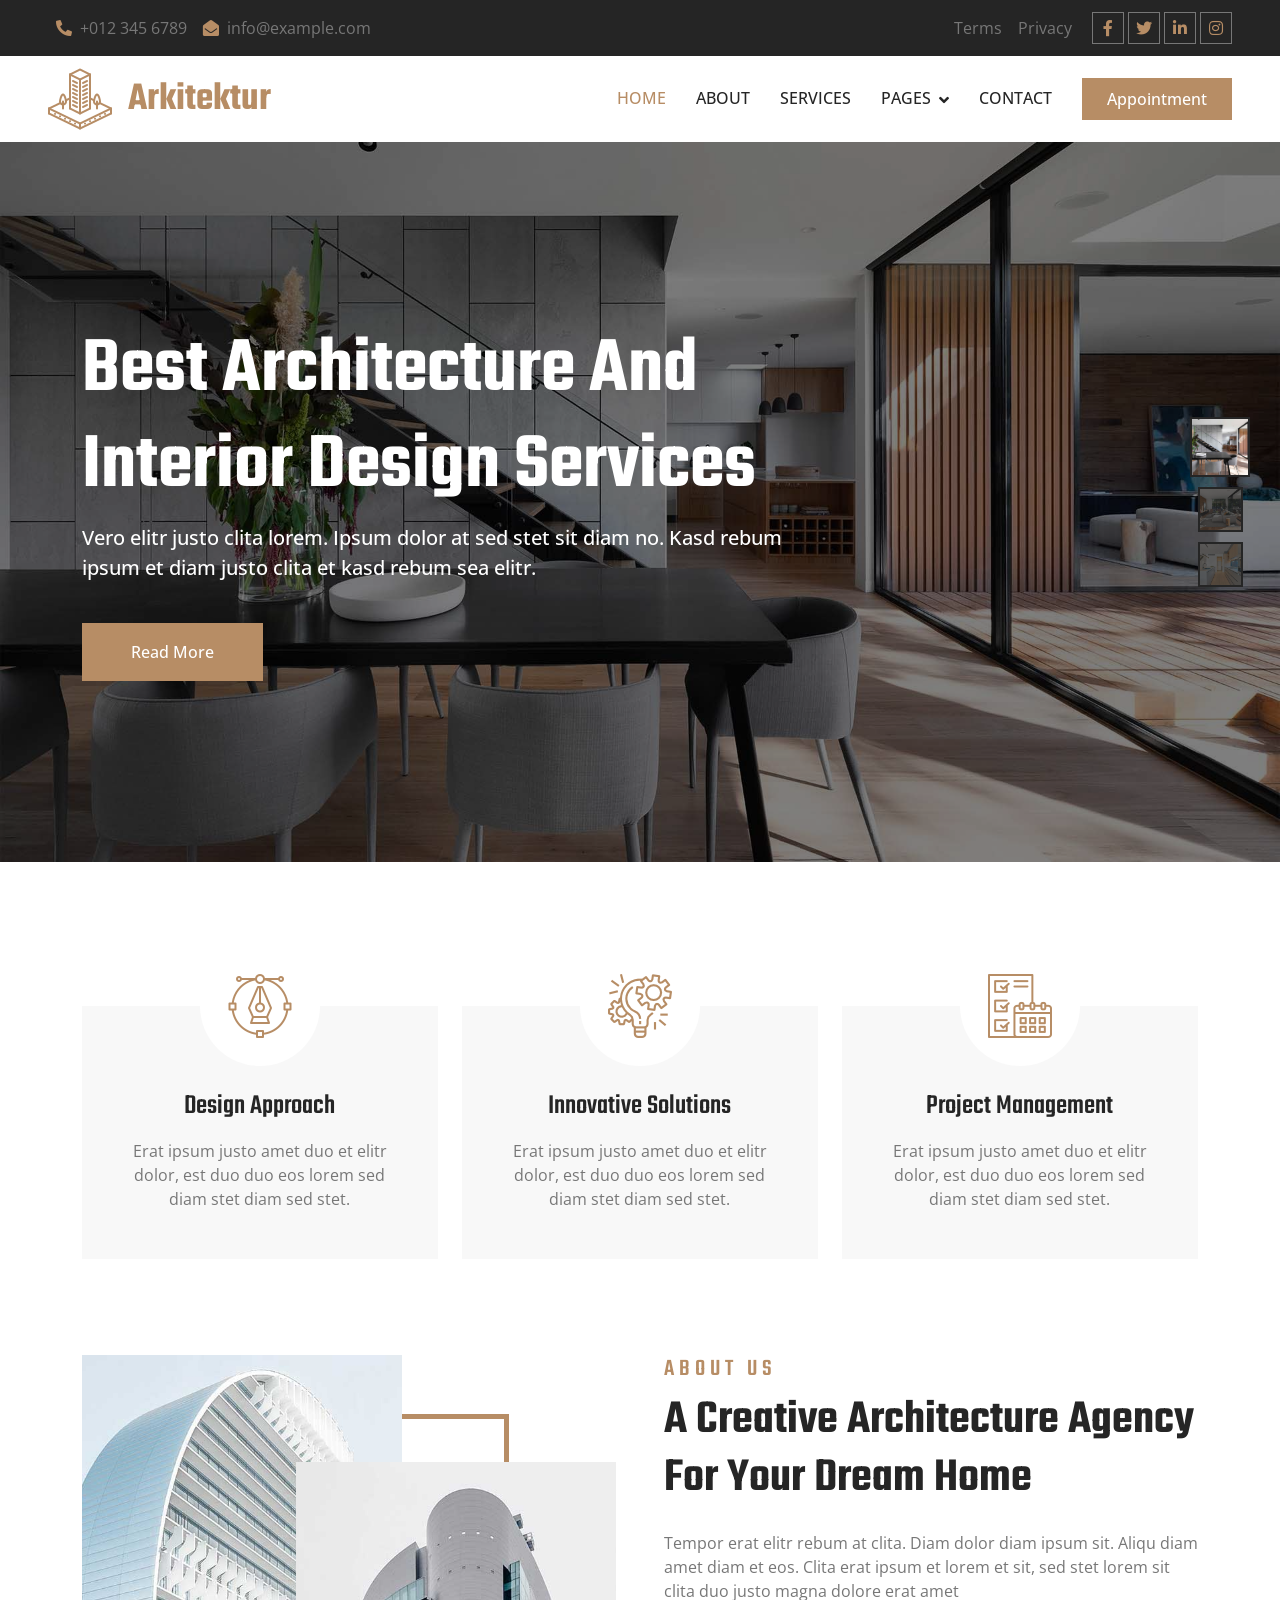
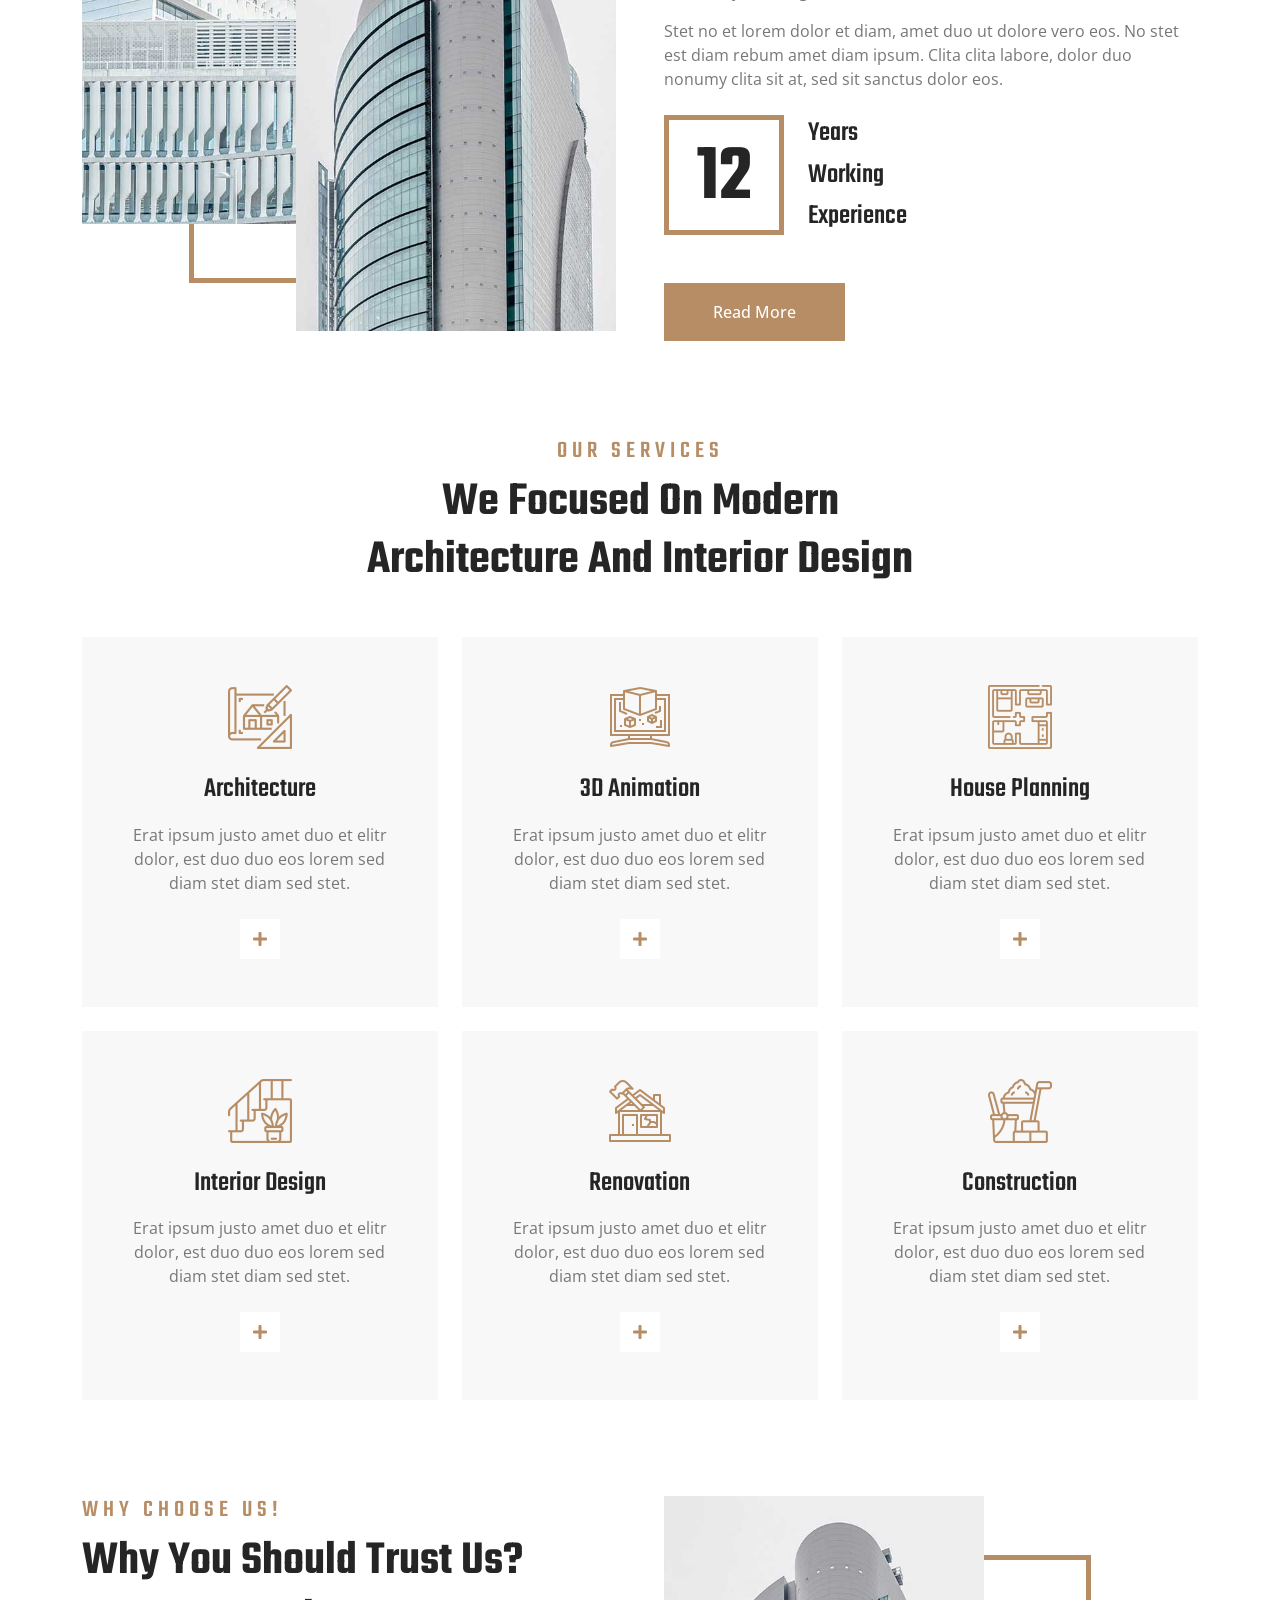
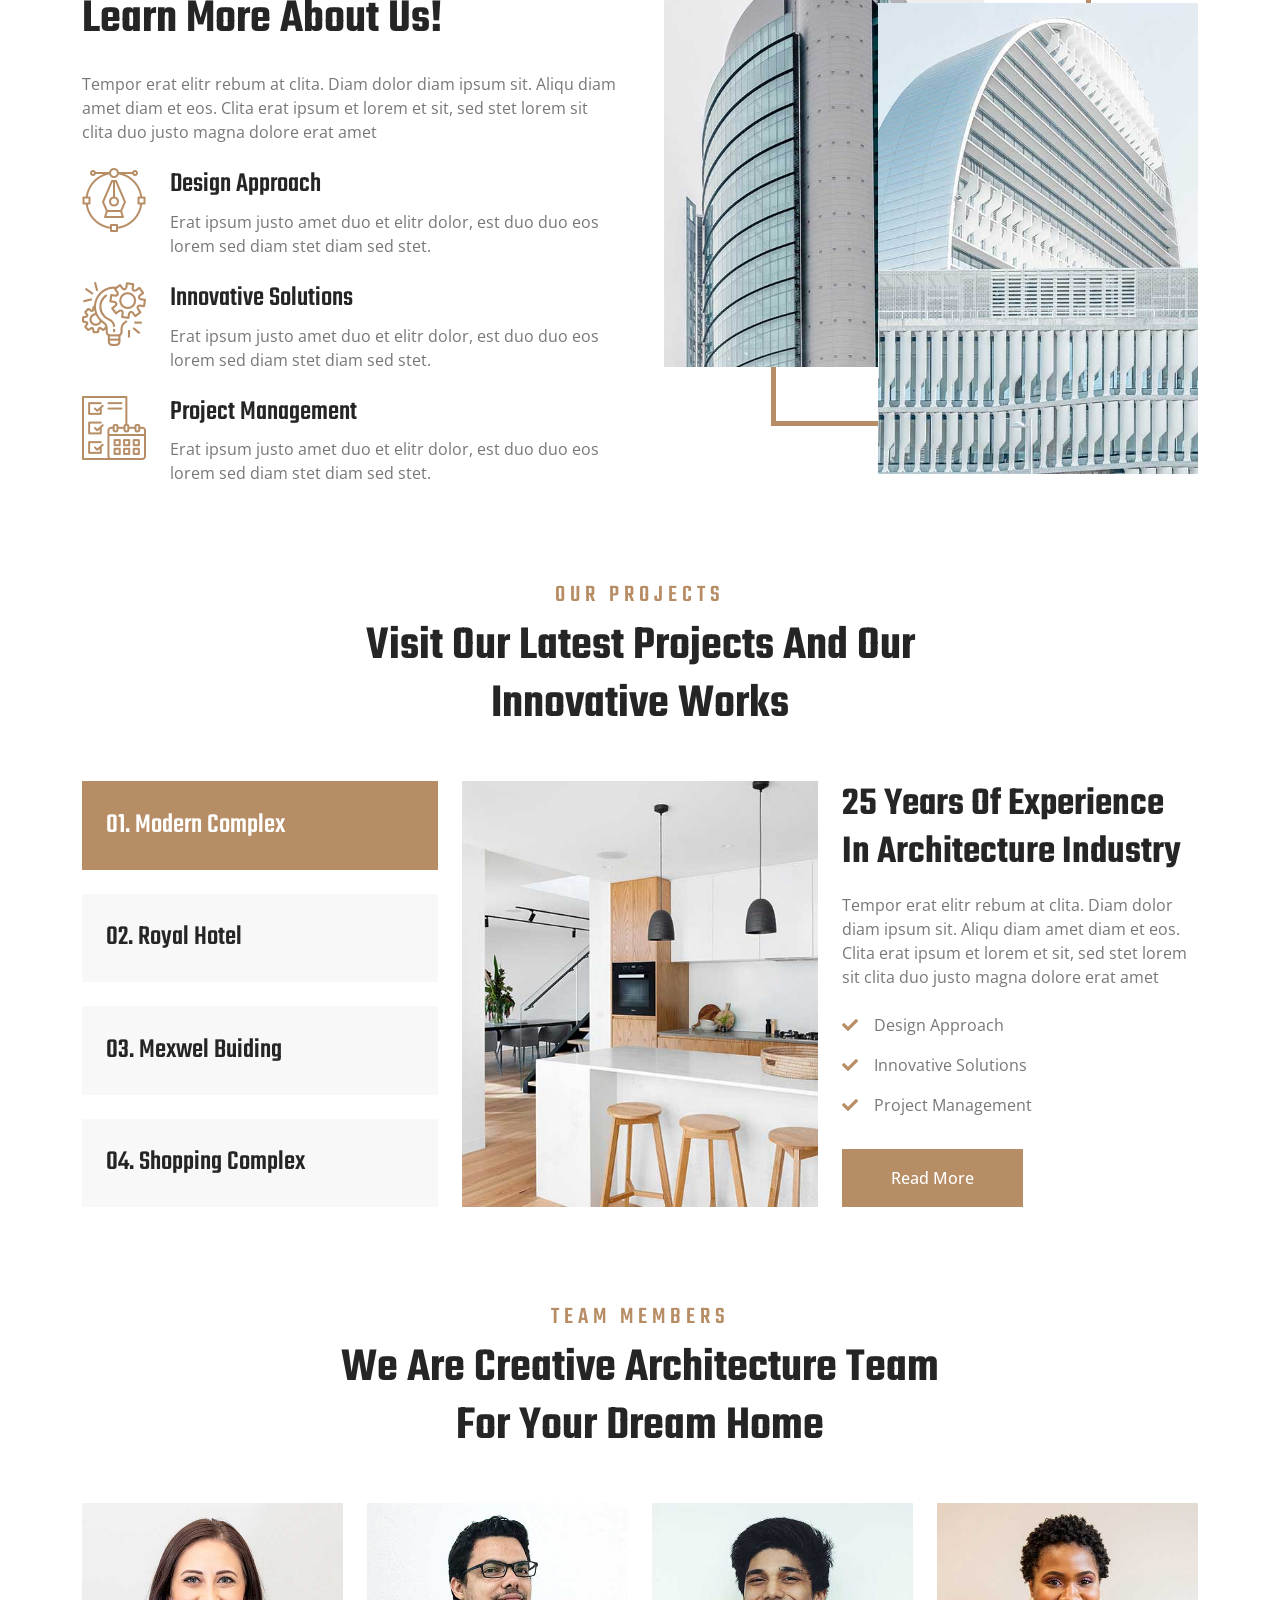
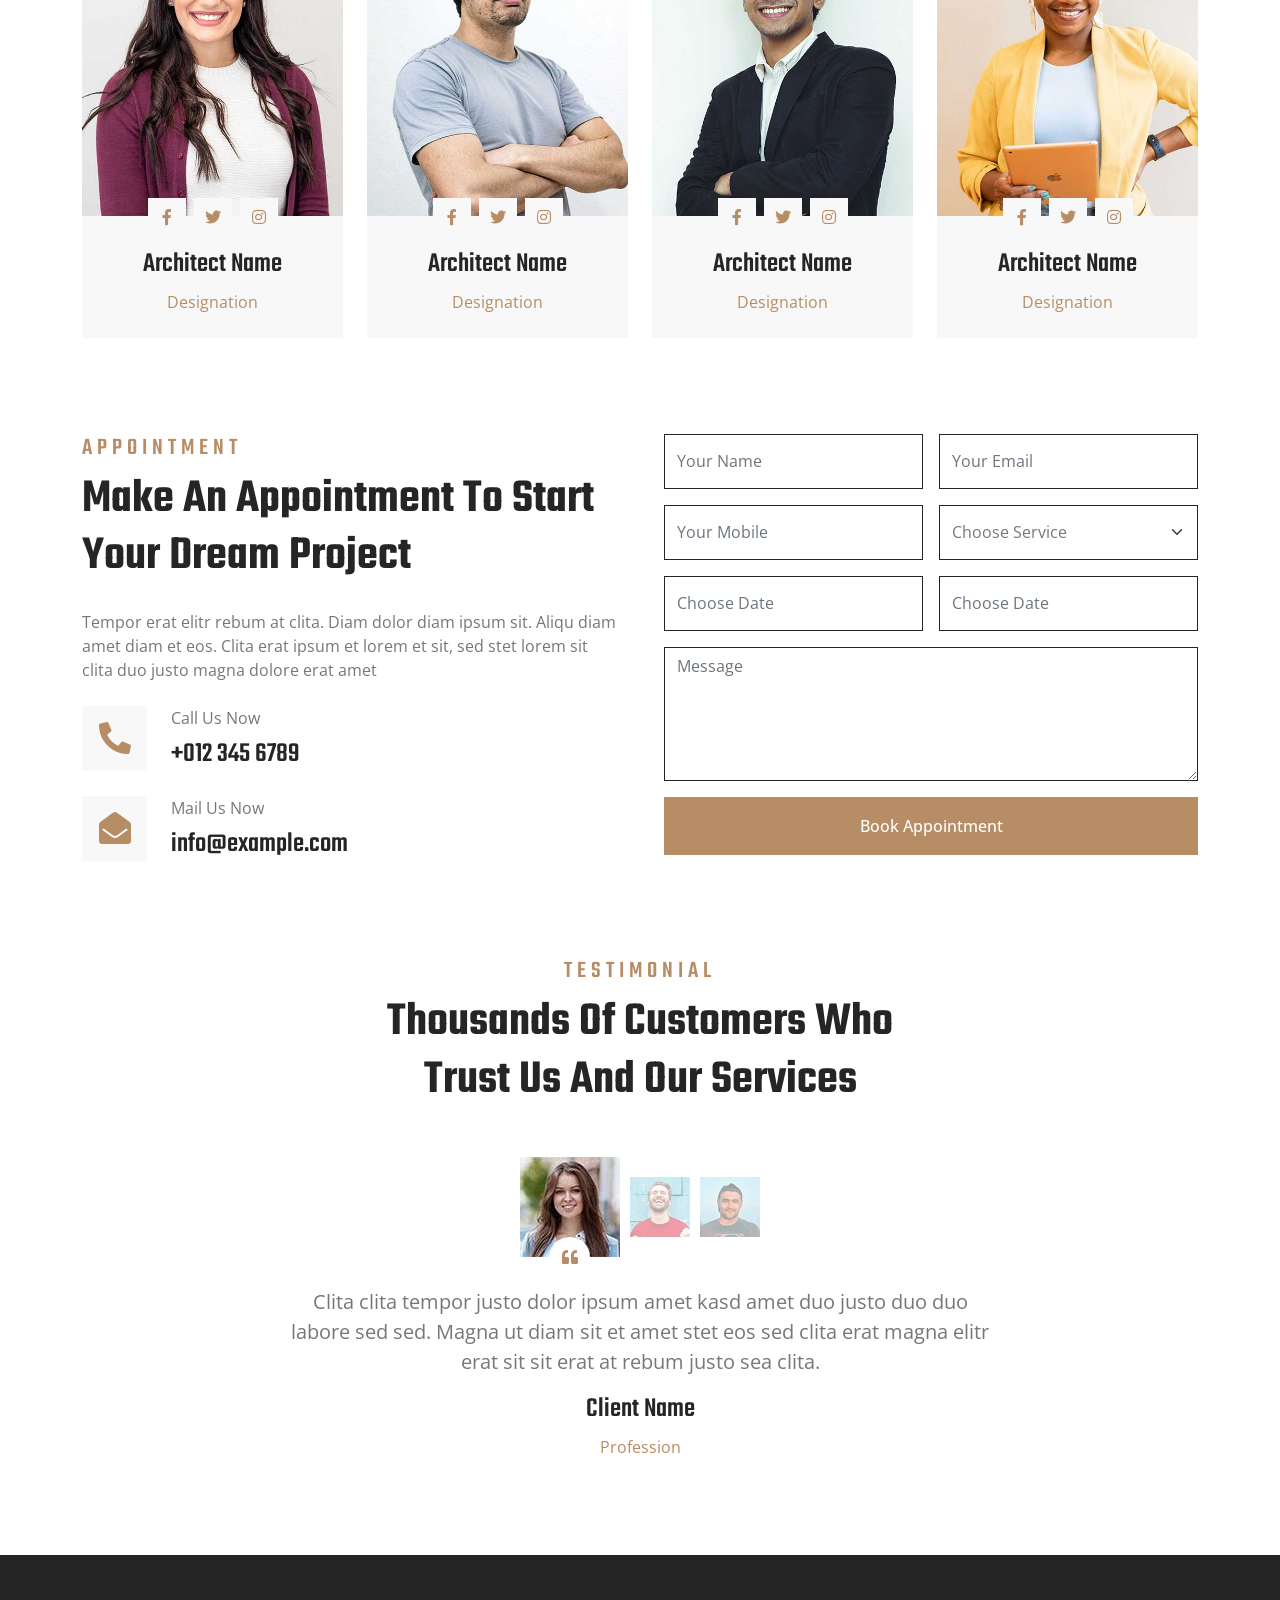
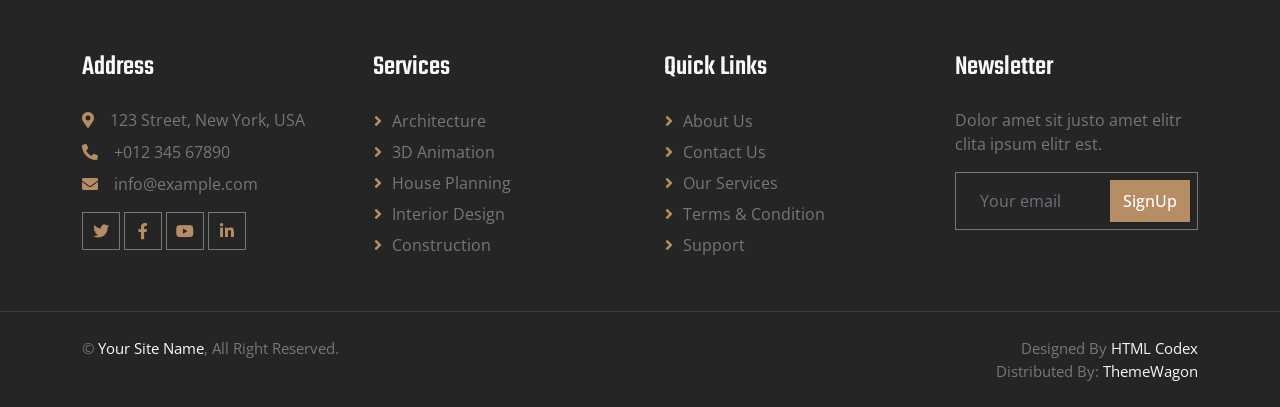
==== index.html @ e040a4ea "new" ====
<!DOCTYPE html>
<html lang="en">

<head>
    <meta charset="utf-8">
    <title>Arkitektur - Architecture HTML Template</title>
    <meta content="width=device-width, initial-scale=1.0" name="viewport">
    <meta content="" name="keywords">
    <meta content="" name="description">

    <!-- Favicon -->
    <link href="img/favicon.ico" rel="icon">

    <!-- Google Web Fonts -->
    <link rel="preconnect" href="https://fonts.googleapis.com">
    <link rel="preconnect" href="https://fonts.gstatic.com" crossorigin>
    <link href="https://fonts.googleapis.com/css2?family=Open+Sans:wght@400;500;600&family=Teko:wght@400;500;600&display=swap" rel="stylesheet">

    <!-- Icon Font Stylesheet -->
    <link href="https://cdnjs.cloudflare.com/ajax/libs/font-awesome/5.10.0/css/all.min.css" rel="stylesheet">
    <link href="https://cdn.jsdelivr.net/npm/bootstrap-icons@1.4.1/font/bootstrap-icons.css" rel="stylesheet">

    <!-- Libraries Stylesheet -->
    <link href="lib/animate/animate.min.css" rel="stylesheet">
    <link href="lib/owlcarousel/assets/owl.carousel.min.css" rel="stylesheet">
    <link href="lib/tempusdominus/css/tempusdominus-bootstrap-4.min.css" rel="stylesheet" />

    <!-- Customized Bootstrap Stylesheet -->
    <link href="css/bootstrap.min.css" rel="stylesheet">

    <!-- Template Stylesheet -->
    <link href="css/style.css" rel="stylesheet">
</head>

<body>
    <!-- Spinner Start -->
    <div id="spinner" class="show bg-white position-fixed translate-middle w-100 vh-100 top-50 start-50 d-flex align-items-center justify-content-center">
        <div class="spinner-border position-relative text-primary" style="width: 6rem; height: 6rem;" role="status"></div>
        <img class="position-absolute top-50 start-50 translate-middle" src="img/icons/icon-1.png" alt="Icon">
    </div>
    <!-- Spinner End -->


    <!-- Topbar Start -->
    <div class="container-fluid bg-dark p-0 wow fadeIn" data-wow-delay="0.1s">
        <div class="row gx-0 d-none d-lg-flex">
            <div class="col-lg-7 px-5 text-start">
                <div class="h-100 d-inline-flex align-items-center py-3 me-3">
                    <a class="text-body px-2" href="tel:+0123456789"><i class="fa fa-phone-alt text-primary me-2"></i>+012 345 6789</a>
                    <a class="text-body px-2" href="mailto:info@example.com"><i class="fa fa-envelope-open text-primary me-2"></i>info@example.com</a>
                </div>
            </div>
            <div class="col-lg-5 px-5 text-end">
                <div class="h-100 d-inline-flex align-items-center py-3 me-2">
                    <a class="text-body px-2" href="">Terms</a>
                    <a class="text-body px-2" href="">Privacy</a>
                </div>
                <div class="h-100 d-inline-flex align-items-center">
                    <a class="btn btn-sm-square btn-outline-body me-1" href=""><i class="fab fa-facebook-f"></i></a>
                    <a class="btn btn-sm-square btn-outline-body me-1" href=""><i class="fab fa-twitter"></i></a>
                    <a class="btn btn-sm-square btn-outline-body me-1" href=""><i class="fab fa-linkedin-in"></i></a>
                    <a class="btn btn-sm-square btn-outline-body me-0" href=""><i class="fab fa-instagram"></i></a>
                </div>
            </div>
        </div>
    </div>
    <!-- Topbar End -->


    <!-- Navbar Start -->
    <nav class="navbar navbar-expand-lg bg-white navbar-light sticky-top py-lg-0 px-lg-5 wow fadeIn" data-wow-delay="0.1s">
        <a href="index.html" class="navbar-brand ms-4 ms-lg-0">
            <h1 class="text-primary m-0"><img class="me-3" src="img/icons/icon-1.png" alt="Icon">Arkitektur</h1>
        </a>
        <button type="button" class="navbar-toggler me-4" data-bs-toggle="collapse" data-bs-target="#navbarCollapse">
            <span class="navbar-toggler-icon"></span>
        </button>
        <div class="collapse navbar-collapse" id="navbarCollapse">
            <div class="navbar-nav ms-auto p-4 p-lg-0">
                <a href="index.html" class="nav-item nav-link active">Home</a>
                <a href="about.html" class="nav-item nav-link">About</a>
                <a href="service.html" class="nav-item nav-link">Services</a>
                <div class="nav-item dropdown">
                    <a href="#" class="nav-link dropdown-toggle" data-bs-toggle="dropdown">Pages</a>
                    <div class="dropdown-menu border-0 m-0">
                        <a href="feature.html" class="dropdown-item">Our Features</a>
                        <a href="project.html" class="dropdown-item">Our Projects</a>
                        <a href="team.html" class="dropdown-item">Team Members</a>
                        <a href="appointment.html" class="dropdown-item">Appointment</a>
                        <a href="testimonial.html" class="dropdown-item">Testimonial</a>
                        <a href="404.html" class="dropdown-item">404 Page</a>
                    </div>
                </div>
                <a href="contact.html" class="nav-item nav-link">Contact</a>
            </div>
            <a href="" class="btn btn-primary py-2 px-4 d-none d-lg-block">Appointment</a>
        </div>
    </nav>
    <!-- Navbar End -->


    <!-- Carousel Start -->
    <div class="container-fluid p-0 pb-5 wow fadeIn" data-wow-delay="0.1s">
        <div class="owl-carousel header-carousel position-relative">
            <div class="owl-carousel-item position-relative" data-dot="<img src='img/carousel-1.jpg'>">
                <img class="img-fluid" src="img/carousel-1.jpg" alt="">
                <div class="owl-carousel-inner">
                    <div class="container">
                        <div class="row justify-content-start">
                            <div class="col-10 col-lg-8">
                                <h1 class="display-1 text-white animated slideInDown">Best Architecture And Interior Design Services</h1>
                                <p class="fs-5 fw-medium text-white mb-4 pb-3">Vero elitr justo clita lorem. Ipsum dolor at sed stet sit diam no. Kasd rebum ipsum et diam justo clita et kasd rebum sea elitr.</p>
                                <a href="" class="btn btn-primary py-3 px-5 animated slideInLeft">Read More</a>
                            </div>
                        </div>
                    </div>
                </div>
            </div>
            <div class="owl-carousel-item position-relative" data-dot="<img src='img/carousel-2.jpg'>">
                <img class="img-fluid" src="img/carousel-2.jpg" alt="">
                <div class="owl-carousel-inner">
                    <div class="container">
                        <div class="row justify-content-start">
                            <div class="col-10 col-lg-8">
                                <h1 class="display-1 text-white animated slideInDown">Best Architecture And Interior Design Services</h1>
                                <p class="fs-5 fw-medium text-white mb-4 pb-3">Vero elitr justo clita lorem. Ipsum dolor at sed stet sit diam no. Kasd rebum ipsum et diam justo clita et kasd rebum sea elitr.</p>
                                <a href="" class="btn btn-primary py-3 px-5 animated slideInLeft">Read More</a>
                            </div>
                        </div>
                    </div>
                </div>
            </div>
            <div class="owl-carousel-item position-relative" data-dot="<img src='img/carousel-3.jpg'>">
                <img class="img-fluid" src="img/carousel-3.jpg" alt="">
                <div class="owl-carousel-inner">
                    <div class="container">
                        <div class="row justify-content-start">
                            <div class="col-10 col-lg-8">
                                <h1 class="display-1 text-white animated slideInDown">Best Architecture And Interior Design Services</h1>
                                <p class="fs-5 fw-medium text-white mb-4 pb-3">Vero elitr justo clita lorem. Ipsum dolor at sed stet sit diam no. Kasd rebum ipsum et diam justo clita et kasd rebum sea elitr.</p>
                                <a href="" class="btn btn-primary py-3 px-5 animated slideInLeft">Read More</a>
                            </div>
                        </div>
                    </div>
                </div>
            </div>
        </div>
    </div>
    <!-- Carousel End -->


    <!-- Facts Start -->
    <div class="container-xxl py-5">
        <div class="container pt-5">
            <div class="row g-4">
                <div class="col-lg-4 col-md-6 wow fadeInUp" data-wow-delay="0.1s">
                    <div class="fact-item text-center bg-light h-100 p-5 pt-0">
                        <div class="fact-icon">
                            <img src="img/icons/icon-2.png" alt="Icon">
                        </div>
                        <h3 class="mb-3">Design Approach</h3>
                        <p class="mb-0">Erat ipsum justo amet duo et elitr dolor, est duo duo eos lorem sed diam stet diam sed stet.</p>
                    </div>
                </div>
                <div class="col-lg-4 col-md-6 wow fadeInUp" data-wow-delay="0.3s">
                    <div class="fact-item text-center bg-light h-100 p-5 pt-0">
                        <div class="fact-icon">
                            <img src="img/icons/icon-3.png" alt="Icon">
                        </div>
                        <h3 class="mb-3">Innovative Solutions</h3>
                        <p class="mb-0">Erat ipsum justo amet duo et elitr dolor, est duo duo eos lorem sed diam stet diam sed stet.</p>
                    </div>
                </div>
                <div class="col-lg-4 col-md-6 wow fadeInUp" data-wow-delay="0.5s">
                    <div class="fact-item text-center bg-light h-100 p-5 pt-0">
                        <div class="fact-icon">
                            <img src="img/icons/icon-4.png" alt="Icon">
                        </div>
                        <h3 class="mb-3">Project Management</h3>
                        <p class="mb-0">Erat ipsum justo amet duo et elitr dolor, est duo duo eos lorem sed diam stet diam sed stet.</p>
                    </div>
                </div>
            </div>
        </div>
    </div>
    <!-- Facts End -->


    <!-- About Start -->
    <div class="container-xxl py-5">
        <div class="container">
            <div class="row g-5">
                <div class="col-lg-6 wow fadeIn" data-wow-delay="0.1s">
                    <div class="about-img">
                        <img class="img-fluid" src="img/about-1.jpg" alt="">
                        <img class="img-fluid" src="img/about-2.jpg" alt="">
                    </div>
                </div>
                <div class="col-lg-6 wow fadeIn" data-wow-delay="0.5s">
                    <h4 class="section-title">About Us</h4>
                    <h1 class="display-5 mb-4">A Creative Architecture Agency For Your Dream Home</h1>
                    <p>Tempor erat elitr rebum at clita. Diam dolor diam ipsum sit. Aliqu diam amet diam et eos. Clita erat ipsum et lorem et sit, sed stet lorem sit clita duo justo magna dolore erat amet</p>
                    <p class="mb-4">Stet no et lorem dolor et diam, amet duo ut dolore vero eos. No stet est diam rebum amet diam ipsum. Clita clita labore, dolor duo nonumy clita sit at, sed sit sanctus dolor eos.</p>
                    <div class="d-flex align-items-center mb-5">
                        <div class="d-flex flex-shrink-0 align-items-center justify-content-center border border-5 border-primary" style="width: 120px; height: 120px;">
                            <h1 class="display-1 mb-n2" data-toggle="counter-up">25</h1>
                        </div>
                        <div class="ps-4">
                            <h3>Years</h3>
                            <h3>Working</h3>
                            <h3 class="mb-0">Experience</h3>
                        </div>
                    </div>
                    <a class="btn btn-primary py-3 px-5" href="">Read More</a>
                </div>
            </div>
        </div>
    </div>
    <!-- About End -->


    <!-- Service Start -->
    <div class="container-xxl py-5">
        <div class="container">
            <div class="text-center mx-auto mb-5 wow fadeInUp" data-wow-delay="0.1s" style="max-width: 600px;">
                <h4 class="section-title">Our Services</h4>
                <h1 class="display-5 mb-4">We Focused On Modern Architecture And Interior Design</h1>
            </div>
            <div class="row g-4">
                <div class="col-lg-4 col-md-6 wow fadeInUp" data-wow-delay="0.1s">
                    <div class="service-item d-flex position-relative text-center h-100">
                        <img class="bg-img" src="img/service-1.jpg" alt="">
                        <div class="service-text p-5">
                            <img class="mb-4" src="img/icons/icon-5.png" alt="Icon">
                            <h3 class="mb-3">Architecture</h3>
                            <p class="mb-4">Erat ipsum justo amet duo et elitr dolor, est duo duo eos lorem sed diam stet diam sed stet.</p>
                            <a class="btn" href=""><i class="fa fa-plus text-primary me-3"></i>Read More</a>
                        </div>
                    </div>
                </div>
                <div class="col-lg-4 col-md-6 wow fadeInUp" data-wow-delay="0.3s">
                    <div class="service-item d-flex position-relative text-center h-100">
                        <img class="bg-img" src="img/service-2.jpg" alt="">
                        <div class="service-text p-5">
                            <img class="mb-4" src="img/icons/icon-6.png" alt="Icon">
                            <h3 class="mb-3">3D Animation</h3>
                            <p class="mb-4">Erat ipsum justo amet duo et elitr dolor, est duo duo eos lorem sed diam stet diam sed stet.</p>
                            <a class="btn" href=""><i class="fa fa-plus text-primary me-3"></i>Read More</a>
                        </div>
                    </div>
                </div>
                <div class="col-lg-4 col-md-6 wow fadeInUp" data-wow-delay="0.5s">
                    <div class="service-item d-flex position-relative text-center h-100">
                        <img class="bg-img" src="img/service-3.jpg" alt="">
                        <div class="service-text p-5">
                            <img class="mb-4" src="img/icons/icon-7.png" alt="Icon">
                            <h3 class="mb-3">House Planning</h3>
                            <p class="mb-4">Erat ipsum justo amet duo et elitr dolor, est duo duo eos lorem sed diam stet diam sed stet.</p>
                            <a class="btn" href=""><i class="fa fa-plus text-primary me-3"></i>Read More</a>
                        </div>
                    </div>
                </div>
                <div class="col-lg-4 col-md-6 wow fadeInUp" data-wow-delay="0.1s">
                    <div class="service-item d-flex position-relative text-center h-100">
                        <img class="bg-img" src="img/service-4.jpg" alt="">
                        <div class="service-text p-5">
                            <img class="mb-4" src="img/icons/icon-8.png" alt="Icon">
                            <h3 class="mb-3">Interior Design</h3>
                            <p class="mb-4">Erat ipsum justo amet duo et elitr dolor, est duo duo eos lorem sed diam stet diam sed stet.</p>
                            <a class="btn" href=""><i class="fa fa-plus text-primary me-3"></i>Read More</a>
                        </div>
                    </div>
                </div>
                <div class="col-lg-4 col-md-6 wow fadeInUp" data-wow-delay="0.3s">
                    <div class="service-item d-flex position-relative text-center h-100">
                        <img class="bg-img" src="img/service-5.jpg" alt="">
                        <div class="service-text p-5">
                            <img class="mb-4" src="img/icons/icon-9.png" alt="Icon">
                            <h3 class="mb-3">Renovation</h3>
                            <p class="mb-4">Erat ipsum justo amet duo et elitr dolor, est duo duo eos lorem sed diam stet diam sed stet.</p>
                            <a class="btn" href=""><i class="fa fa-plus text-primary me-3"></i>Read More</a>
                        </div>
                    </div>
                </div>
                <div class="col-lg-4 col-md-6 wow fadeInUp" data-wow-delay="0.5s">
                    <div class="service-item d-flex position-relative text-center h-100">
                        <img class="bg-img" src="img/service-6.jpg" alt="">
                        <div class="service-text p-5">
                            <img class="mb-4" src="img/icons/icon-10.png" alt="Icon">
                            <h3 class="mb-3">Construction</h3>
                            <p class="mb-4">Erat ipsum justo amet duo et elitr dolor, est duo duo eos lorem sed diam stet diam sed stet.</p>
                            <a class="btn" href=""><i class="fa fa-plus text-primary me-3"></i>Read More</a>
                        </div>
                    </div>
                </div>
            </div>
        </div>
    </div>
    <!-- Service End -->


    <!-- Feature Start -->
    <div class="container-xxl py-5">
        <div class="container">
            <div class="row g-5">
                <div class="col-lg-6 wow fadeInUp" data-wow-delay="0.1s">
                    <h4 class="section-title">Why Choose Us!</h4>
                    <h1 class="display-5 mb-4">Why You Should Trust Us? Learn More About Us!</h1>
                    <p class="mb-4">Tempor erat elitr rebum at clita. Diam dolor diam ipsum sit. Aliqu diam amet diam et eos. Clita erat ipsum et lorem et sit, sed stet lorem sit clita duo justo magna dolore erat amet</p>
                    <div class="row g-4">
                        <div class="col-12">
                            <div class="d-flex align-items-start">
                                <img class="flex-shrink-0" src="img/icons/icon-2.png" alt="Icon">
                                <div class="ms-4">
                                    <h3>Design Approach</h3>
                                    <p class="mb-0">Erat ipsum justo amet duo et elitr dolor, est duo duo eos lorem sed diam stet diam sed stet.</p>
                                </div>
                            </div>
                        </div>
                        <div class="col-12">
                            <div class="d-flex align-items-start">
                                <img class="flex-shrink-0" src="img/icons/icon-3.png" alt="Icon">
                                <div class="ms-4">
                                    <h3>Innovative Solutions</h3>
                                    <p class="mb-0">Erat ipsum justo amet duo et elitr dolor, est duo duo eos lorem sed diam stet diam sed stet.</p>
                                </div>
                            </div>
                        </div>
                        <div class="col-12">
                            <div class="d-flex align-items-start">
                                <img class="flex-shrink-0" src="img/icons/icon-4.png" alt="Icon">
                                <div class="ms-4">
                                    <h3>Project Management</h3>
                                    <p class="mb-0">Erat ipsum justo amet duo et elitr dolor, est duo duo eos lorem sed diam stet diam sed stet.</p>
                                </div>
                            </div>
                        </div>
                    </div>
                </div>
                <div class="col-lg-6 wow fadeInUp" data-wow-delay="0.5s">
                    <div class="feature-img">
                        <img class="img-fluid" src="img/about-2.jpg" alt="">
                        <img class="img-fluid" src="img/about-1.jpg" alt="">
                    </div>
                </div>
            </div>
        </div>
    </div>
    <!-- Feature End -->


    <!-- Project Start -->
    <div class="container-xxl project py-5">
        <div class="container">
            <div class="text-center mx-auto mb-5 wow fadeInUp" data-wow-delay="0.1s" style="max-width: 600px;">
                <h4 class="section-title">Our Projects</h4>
                <h1 class="display-5 mb-4">Visit Our Latest Projects And Our Innovative Works</h1>
            </div>
            <div class="row g-4 wow fadeInUp" data-wow-delay="0.3s">
                <div class="col-lg-4">
                    <div class="nav nav-pills d-flex justify-content-between w-100 h-100 me-4">
                        <button class="nav-link w-100 d-flex align-items-center text-start p-4 mb-4 active" data-bs-toggle="pill" data-bs-target="#tab-pane-1" type="button">
                            <h3 class="m-0">01. Modern Complex</h3>
                        </button>
                        <button class="nav-link w-100 d-flex align-items-center text-start p-4 mb-4" data-bs-toggle="pill" data-bs-target="#tab-pane-2" type="button">
                            <h3 class="m-0">02. Royal Hotel</h3>
                        </button>
                        <button class="nav-link w-100 d-flex align-items-center text-start p-4 mb-4" data-bs-toggle="pill" data-bs-target="#tab-pane-3" type="button">
                            <h3 class="m-0">03. Mexwel Buiding</h3>
                        </button>
                        <button class="nav-link w-100 d-flex align-items-center text-start p-4 mb-0" data-bs-toggle="pill" data-bs-target="#tab-pane-4" type="button">
                            <h3 class="m-0">04. Shopping Complex</h3>
                        </button>
                    </div>
                </div>
                <div class="col-lg-8">
                    <div class="tab-content w-100">
                        <div class="tab-pane fade show active" id="tab-pane-1">
                            <div class="row g-4">
                                <div class="col-md-6" style="min-height: 350px;">
                                    <div class="position-relative h-100">
                                        <img class="position-absolute img-fluid w-100 h-100" src="img/project-1.jpg"
                                            style="object-fit: cover;" alt="">
                                    </div>
                                </div>
                                <div class="col-md-6">
                                    <h1 class="mb-3">25 Years Of Experience In Architecture Industry</h1>
                                    <p class="mb-4">Tempor erat elitr rebum at clita. Diam dolor diam ipsum sit. Aliqu diam amet diam et eos. Clita erat ipsum et lorem et sit, sed stet lorem sit clita duo justo magna dolore erat amet</p>
                                    <p><i class="fa fa-check text-primary me-3"></i>Design Approach</p>
                                    <p><i class="fa fa-check text-primary me-3"></i>Innovative Solutions</p>
                                    <p><i class="fa fa-check text-primary me-3"></i>Project Management</p>
                                    <a href="" class="btn btn-primary py-3 px-5 mt-3">Read More</a>
                                </div>
                            </div>
                        </div>
                        <div class="tab-pane fade" id="tab-pane-2">
                            <div class="row g-4">
                                <div class="col-md-6" style="min-height: 350px;">
                                    <div class="position-relative h-100">
                                        <img class="position-absolute img-fluid w-100 h-100" src="img/project-2.jpg"
                                            style="object-fit: cover;" alt="">
                                    </div>
                                </div>
                                <div class="col-md-6">
                                    <h1 class="mb-3">25 Years Of Experience In Architecture Industry</h1>
                                    <p class="mb-4">Tempor erat elitr rebum at clita. Diam dolor diam ipsum sit. Aliqu diam amet diam et eos. Clita erat ipsum et lorem et sit, sed stet lorem sit clita duo justo magna dolore erat amet</p>
                                    <p><i class="fa fa-check text-primary me-3"></i>Design Approach</p>
                                    <p><i class="fa fa-check text-primary me-3"></i>Innovative Solutions</p>
                                    <p><i class="fa fa-check text-primary me-3"></i>Project Management</p>
                                    <a href="" class="btn btn-primary py-3 px-5 mt-3">Read More</a>
                                </div>
                            </div>
                        </div>
                        <div class="tab-pane fade" id="tab-pane-3">
                            <div class="row g-4">
                                <div class="col-md-6" style="min-height: 350px;">
                                    <div class="position-relative h-100">
                                        <img class="position-absolute img-fluid w-100 h-100" src="img/project-3.jpg"
                                            style="object-fit: cover;" alt="">
                                    </div>
                                </div>
                                <div class="col-md-6">
                                    <h1 class="mb-3">25 Years Of Experience In Architecture Industry</h1>
                                    <p class="mb-4">Tempor erat elitr rebum at clita. Diam dolor diam ipsum sit. Aliqu diam amet diam et eos. Clita erat ipsum et lorem et sit, sed stet lorem sit clita duo justo magna dolore erat amet</p>
                                    <p><i class="fa fa-check text-primary me-3"></i>Design Approach</p>
                                    <p><i class="fa fa-check text-primary me-3"></i>Innovative Solutions</p>
                                    <p><i class="fa fa-check text-primary me-3"></i>Project Management</p>
                                    <a href="" class="btn btn-primary py-3 px-5 mt-3">Read More</a>
                                </div>
                            </div>
                        </div>
                        <div class="tab-pane fade" id="tab-pane-4">
                            <div class="row g-4">
                                <div class="col-md-6" style="min-height: 350px;">
                                    <div class="position-relative h-100">
                                        <img class="position-absolute img-fluid w-100 h-100" src="img/project-4.jpg"
                                            style="object-fit: cover;" alt="">
                                    </div>
                                </div>
                                <div class="col-md-6">
                                    <h1 class="mb-3">25 Years Of Experience In Architecture Industry</h1>
                                    <p class="mb-4">Tempor erat elitr rebum at clita. Diam dolor diam ipsum sit. Aliqu diam amet diam et eos. Clita erat ipsum et lorem et sit, sed stet lorem sit clita duo justo magna dolore erat amet</p>
                                    <p><i class="fa fa-check text-primary me-3"></i>Design Approach</p>
                                    <p><i class="fa fa-check text-primary me-3"></i>Innovative Solutions</p>
                                    <p><i class="fa fa-check text-primary me-3"></i>Project Management</p>
                                    <a href="" class="btn btn-primary py-3 px-5 mt-3">Read More</a>
                                </div>
                            </div>
                        </div>
                    </div>
                </div>
            </div>
        </div>
    </div>
    <!-- Project End -->


    <!-- Team Start -->
    <div class="container-xxl py-5">
        <div class="container">
            <div class="text-center mx-auto mb-5 wow fadeInUp" data-wow-delay="0.1s" style="max-width: 600px;">
                <h4 class="section-title">Team Members</h4>
                <h1 class="display-5 mb-4">We Are Creative Architecture Team For Your Dream Home</h1>
            </div>
            <div class="row g-0 team-items">
                <div class="col-lg-3 col-md-6 wow fadeInUp" data-wow-delay="0.1s">
                    <div class="team-item position-relative">
                        <div class="position-relative">
                            <img class="img-fluid" src="img/team-1.jpg" alt="">
                            <div class="team-social text-center">
                                <a class="btn btn-square" href=""><i class="fab fa-facebook-f"></i></a>
                                <a class="btn btn-square" href=""><i class="fab fa-twitter"></i></a>
                                <a class="btn btn-square" href=""><i class="fab fa-instagram"></i></a>
                            </div>
                        </div>
                        <div class="bg-light text-center p-4">
                            <h3 class="mt-2">Architect Name</h3>
                            <span class="text-primary">Designation</span>
                        </div>
                    </div>
                </div>
                <div class="col-lg-3 col-md-6 wow fadeInUp" data-wow-delay="0.3s">
                    <div class="team-item position-relative">
                        <div class="position-relative">
                            <img class="img-fluid" src="img/team-2.jpg" alt="">
                            <div class="team-social text-center">
                                <a class="btn btn-square" href=""><i class="fab fa-facebook-f"></i></a>
                                <a class="btn btn-square" href=""><i class="fab fa-twitter"></i></a>
                                <a class="btn btn-square" href=""><i class="fab fa-instagram"></i></a>
                            </div>
                        </div>
                        <div class="bg-light text-center p-4">
                            <h3 class="mt-2">Architect Name</h3>
                            <span class="text-primary">Designation</span>
                        </div>
                    </div>
                </div>
                <div class="col-lg-3 col-md-6 wow fadeInUp" data-wow-delay="0.5s">
                    <div class="team-item position-relative">
                        <div class="position-relative">
                            <img class="img-fluid" src="img/team-3.jpg" alt="">
                            <div class="team-social text-center">
                                <a class="btn btn-square" href=""><i class="fab fa-facebook-f"></i></a>
                                <a class="btn btn-square" href=""><i class="fab fa-twitter"></i></a>
                                <a class="btn btn-square" href=""><i class="fab fa-instagram"></i></a>
                            </div>
                        </div>
                        <div class="bg-light text-center p-4">
                            <h3 class="mt-2">Architect Name</h3>
                            <span class="text-primary">Designation</span>
                        </div>
                    </div>
                </div>
                <div class="col-lg-3 col-md-6 wow fadeInUp" data-wow-delay="0.7s">
                    <div class="team-item position-relative">
                        <div class="position-relative">
                            <img class="img-fluid" src="img/team-4.jpg" alt="">
                            <div class="team-social text-center">
                                <a class="btn btn-square" href=""><i class="fab fa-facebook-f"></i></a>
                                <a class="btn btn-square" href=""><i class="fab fa-twitter"></i></a>
                                <a class="btn btn-square" href=""><i class="fab fa-instagram"></i></a>
                            </div>
                        </div>
                        <div class="bg-light text-center p-4">
                            <h3 class="mt-2">Architect Name</h3>
                            <span class="text-primary">Designation</span>
                        </div>
                    </div>
                </div>
            </div>
        </div>
    </div>
    <!-- Team End -->


    <!-- Appointment Start -->
    <div class="container-xxl py-5">
        <div class="container">
            <div class="row g-5">
                <div class="col-lg-6 wow fadeInUp" data-wow-delay="0.1s">
                    <h4 class="section-title">Appointment</h4>
                    <h1 class="display-5 mb-4">Make An Appointment To Start Your Dream Project</h1>
                    <p class="mb-4">Tempor erat elitr rebum at clita. Diam dolor diam ipsum sit. Aliqu diam amet diam et eos. Clita erat ipsum et lorem et sit, sed stet lorem sit clita duo justo magna dolore erat amet</p>
                    <div class="row g-4">
                        <div class="col-12">
                            <div class="d-flex">
                                <div class="d-flex flex-shrink-0 align-items-center justify-content-center bg-light" style="width: 65px; height: 65px;">
                                    <i class="fa fa-2x fa-phone-alt text-primary"></i>
                                </div>
                                <div class="ms-4">
                                    <p class="mb-2">Call Us Now</p>
                                    <h3 class="mb-0">+012 345 6789</h3>
                                </div>
                            </div>
                        </div>
                        <div class="col-12">
                            <div class="d-flex">
                                <div class="d-flex flex-shrink-0 align-items-center justify-content-center bg-light" style="width: 65px; height: 65px;">
                                    <i class="fa fa-2x fa-envelope-open text-primary"></i>
                                </div>
                                <div class="ms-4">
                                    <p class="mb-2">Mail Us Now</p>
                                    <h3 class="mb-0">info@example.com</h3>
                                </div>
                            </div>
                        </div>
                    </div>
                </div>
                <div class="col-lg-6 wow fadeInUp" data-wow-delay="0.5s">
                    <div class="row g-3">
                        <div class="col-12 col-sm-6">
                            <input type="text" class="form-control" placeholder="Your Name" style="height: 55px;">
                        </div>
                        <div class="col-12 col-sm-6">
                            <input type="email" class="form-control" placeholder="Your Email" style="height: 55px;">
                        </div>
                        <div class="col-12 col-sm-6">
                            <input type="text" class="form-control" placeholder="Your Mobile" style="height: 55px;">
                        </div>
                        <div class="col-12 col-sm-6">
                            <select class="form-select" style="height: 55px;">
                                <option selected>Choose Service</option>
                                <option value="1">Service 1</option>
                                <option value="2">Service 2</option>
                                <option value="3">Service 3</option>
                            </select>
                        </div>
                        <div class="col-12 col-sm-6">
                            <div class="date" id="date" data-target-input="nearest">
                                <input type="text"
                                    class="form-control datetimepicker-input"
                                    placeholder="Choose Date" data-target="#date" data-toggle="datetimepicker" style="height: 55px;">
                            </div>
                        </div>
                        <div class="col-12 col-sm-6">
                            <div class="time" id="time" data-target-input="nearest">
                                <input type="text"
                                    class="form-control datetimepicker-input"
                                    placeholder="Choose Date" data-target="#time" data-toggle="datetimepicker" style="height: 55px;">
                            </div>
                        </div>
                        <div class="col-12">
                            <textarea class="form-control" rows="5" placeholder="Message"></textarea>
                        </div>
                        <div class="col-12">
                            <button class="btn btn-primary w-100 py-3" type="submit">Book Appointment</button>
                        </div>
                    </div>
                </div>
            </div>
        </div>
    </div>
    <!-- Appointment End -->


    <!-- Testimonial Start -->
    <div class="container-xxl py-5">
        <div class="container">
            <div class="text-center mx-auto mb-5 wow fadeInUp" data-wow-delay="0.1s" style="max-width: 600px;">
                <h4 class="section-title">Testimonial</h4>
                <h1 class="display-5 mb-4">Thousands Of Customers Who Trust Us And Our Services</h1>
            </div>
            <div class="owl-carousel testimonial-carousel wow fadeInUp" data-wow-delay="0.1s">
                <div class="testimonial-item text-center" data-dot="<img class='img-fluid' src='img/testimonial-1.jpg' alt=''>">
                    <p class="fs-5">Clita clita tempor justo dolor ipsum amet kasd amet duo justo duo duo labore sed sed. Magna ut diam sit et amet stet eos sed clita erat magna elitr erat sit sit erat at rebum justo sea clita.</p>
                    <h3>Client Name</h3>
                    <span class="text-primary">Profession</span>
                </div>
                <div class="testimonial-item text-center" data-dot="<img class='img-fluid' src='img/testimonial-2.jpg' alt=''>">
                    <p class="fs-5">Clita clita tempor justo dolor ipsum amet kasd amet duo justo duo duo labore sed sed. Magna ut diam sit et amet stet eos sed clita erat magna elitr erat sit sit erat at rebum justo sea clita.</p>
                    <h3>Client Name</h3>
                    <span class="text-primary">Profession</span>
                </div>
                <div class="testimonial-item text-center" data-dot="<img class='img-fluid' src='img/testimonial-3.jpg' alt=''>">
                    <p class="fs-5">Clita clita tempor justo dolor ipsum amet kasd amet duo justo duo duo labore sed sed. Magna ut diam sit et amet stet eos sed clita erat magna elitr erat sit sit erat at rebum justo sea clita.</p>
                    <h3>Client Name</h3>
                    <span class="text-primary">Profession</span>
                </div>
            </div>      
        </div>
    </div>
    <!-- Testimonial End -->


    <!-- Footer Start -->
    <div class="container-fluid bg-dark text-body footer mt-5 pt-5 px-0 wow fadeIn" data-wow-delay="0.1s">
        <div class="container py-5">
            <div class="row g-5">
                <div class="col-lg-3 col-md-6">
                    <h3 class="text-light mb-4">Address</h3>
                    <p class="mb-2"><i class="fa fa-map-marker-alt text-primary me-3"></i>123 Street, New York, USA</p>
                    <p class="mb-2"><i class="fa fa-phone-alt text-primary me-3"></i>+012 345 67890</p>
                    <p class="mb-2"><i class="fa fa-envelope text-primary me-3"></i>info@example.com</p>
                    <div class="d-flex pt-2">
                        <a class="btn btn-square btn-outline-body me-1" href=""><i class="fab fa-twitter"></i></a>
                        <a class="btn btn-square btn-outline-body me-1" href=""><i class="fab fa-facebook-f"></i></a>
                        <a class="btn btn-square btn-outline-body me-1" href=""><i class="fab fa-youtube"></i></a>
                        <a class="btn btn-square btn-outline-body me-0" href=""><i class="fab fa-linkedin-in"></i></a>
                    </div>
                </div>
                <div class="col-lg-3 col-md-6">
                    <h3 class="text-light mb-4">Services</h3>
                    <a class="btn btn-link" href="">Architecture</a>
                    <a class="btn btn-link" href="">3D Animation</a>
                    <a class="btn btn-link" href="">House Planning</a>
                    <a class="btn btn-link" href="">Interior Design</a>
                    <a class="btn btn-link" href="">Construction</a>
                </div>
                <div class="col-lg-3 col-md-6">
                    <h3 class="text-light mb-4">Quick Links</h3>
                    <a class="btn btn-link" href="">About Us</a>
                    <a class="btn btn-link" href="">Contact Us</a>
                    <a class="btn btn-link" href="">Our Services</a>
                    <a class="btn btn-link" href="">Terms & Condition</a>
                    <a class="btn btn-link" href="">Support</a>
                </div>
                <div class="col-lg-3 col-md-6">
                    <h3 class="text-light mb-4">Newsletter</h3>
                    <p>Dolor amet sit justo amet elitr clita ipsum elitr est.</p>
                    <div class="position-relative mx-auto" style="max-width: 400px;">
                        <input class="form-control bg-transparent w-100 py-3 ps-4 pe-5" type="text" placeholder="Your email">
                        <button type="button" class="btn btn-primary py-2 position-absolute top-0 end-0 mt-2 me-2">SignUp</button>
                    </div>
                </div>
            </div>
        </div>
        <div class="container-fluid copyright">
            <div class="container">
                <div class="row">
                    <div class="col-md-6 text-center text-md-start mb-3 mb-md-0">
                        &copy; <a href="#">Your Site Name</a>, All Right Reserved.
                    </div>
                    <div class="col-md-6 text-center text-md-end">
                        <!--/*** This template is free as long as you keep the footer author’s credit link/attribution link/backlink. If you'd like to use the template without the footer author’s credit link/attribution link/backlink, you can purchase the Credit Removal License from "https://htmlcodex.com/credit-removal". Thank you for your support. ***/-->
                        Designed By <a href="https://htmlcodex.com">HTML Codex</a>
                        <br> Distributed By: <a class="border-bottom" href="https://themewagon.com" target="_blank">ThemeWagon</a>
                    </div>
                </div>
            </div>
        </div>
    </div>
    <!-- Footer End -->


    <!-- Back to Top -->
    <a href="#" class="btn btn-lg btn-primary btn-lg-square back-to-top"><i class="bi bi-arrow-up"></i></a>


    <!-- JavaScript Libraries -->
    <script src="https://code.jquery.com/jquery-3.4.1.min.js"></script>
    <script src="https://cdn.jsdelivr.net/npm/bootstrap@5.0.0/dist/js/bootstrap.bundle.min.js"></script>
    <script src="lib/wow/wow.min.js"></script>
    <script src="lib/easing/easing.min.js"></script>
    <script src="lib/waypoints/waypoints.min.js"></script>
    <script src="lib/counterup/counterup.min.js"></script>
    <script src="lib/owlcarousel/owl.carousel.min.js"></script>
    <script src="lib/tempusdominus/js/moment.min.js"></script>
    <script src="lib/tempusdominus/js/moment-timezone.min.js"></script>
    <script src="lib/tempusdominus/js/tempusdominus-bootstrap-4.min.js"></script>

    <!-- Template Javascript -->
    <script src="js/main.js"></script>
</body>

</html>
---- css/style.css ----
/********** Template CSS **********/
:root {
    --primary: #B78D65;
    --light: #F8F8F8;
    --dark: #252525;
}

h1,
h2,
.h1,
.h2,
.fw-bold {
    font-weight: 600 !important;
}

h3,
h4,
.h3,
.h4,
.fw-medium {
    font-weight: 500 !important;
}

h5,
h6,
.h5,
.h6,
.fw-normal {
    font-weight: 400 !important;
}

.back-to-top {
    position: fixed;
    display: none;
    right: 30px;
    bottom: 30px;
    z-index: 99;
}


/*** Spinner ***/
#spinner {
    opacity: 0;
    visibility: hidden;
    transition: opacity .5s ease-out, visibility 0s linear .5s;
    z-index: 99999;
}

#spinner.show {
    transition: opacity .5s ease-out, visibility 0s linear 0s;
    visibility: visible;
    opacity: 1;
}


/*** Button ***/
.btn {
    font-weight: 500;
    transition: .5s;
}

.btn.btn-primary,
.btn.btn-secondary {
    color: #FFFFFF;
}

.btn-square {
    width: 38px;
    height: 38px;
}

.btn-sm-square {
    width: 32px;
    height: 32px;
}

.btn-lg-square {
    width: 48px;
    height: 48px;
}

.btn-square,
.btn-sm-square,
.btn-lg-square {
    padding: 0;
    display: flex;
    align-items: center;
    justify-content: center;
    font-weight: normal;
}

.btn-outline-body {
    color: var(--primary);
    border-color: #777777;
}

.btn-outline-body:hover {
    color: #FFFFFF;
    background: var(--primary);
    border-color: var(--primary);
}


/*** Navbar ***/
.navbar .dropdown-toggle::after {
    border: none;
    content: "\f107";
    font-family: "Font Awesome 5 Free";
    font-weight: 900;
    vertical-align: middle;
    margin-left: 8px;
}

.navbar .navbar-nav .nav-link {
    margin-right: 30px;
    padding: 30px 0;
    color: var(--dark);
    font-weight: 500;
    text-transform: uppercase;
    outline: none;
}

.navbar .navbar-nav .nav-link:hover,
.navbar .navbar-nav .nav-link.active {
    color: var(--primary);
}

.navbar.sticky-top {
    top: -100px;
    transition: .5s;
}

@media (max-width: 991.98px) {
    .navbar .navbar-nav .nav-link {
        margin-right: 0;
        padding: 10px 0;
    }

    .navbar .navbar-nav {
        border-top: 1px solid #EEEEEE;
    }
}

@media (min-width: 992px) {
    .navbar .nav-item .dropdown-menu {
        display: block;
        visibility: hidden;
        top: 100%;
        transform: rotateX(-75deg);
        transform-origin: 0% 0%;
        transition: .5s;
        opacity: 0;
    }

    .navbar .nav-item:hover .dropdown-menu {
        transform: rotateX(0deg);
        visibility: visible;
        transition: .5s;
        opacity: 1;
    }
}


/*** Header ***/
.owl-carousel-inner {
    position: absolute;
    width: 100%;
    height: 100%;
    top: 0;
    left: 0;
    display: flex;
    align-items: center;
    background: rgba(0, 0, 0, .5);
}

@media (max-width: 768px) {
    .header-carousel .owl-carousel-item {
        position: relative;
        min-height: 500px;
    }

    .header-carousel .owl-carousel-item img {
        position: absolute;
        width: 100%;
        height: 100%;
        object-fit: cover;
    }

    .header-carousel .owl-carousel-item p {
        font-size: 16px !important;
    }
}

.header-carousel .owl-dots {
    position: absolute;
    width: 60px;
    height: 100%;
    top: 0;
    right: 30px;
    display: flex;
    flex-direction: column;
    align-items: center;
    justify-content: center;
}

.header-carousel .owl-dots .owl-dot {
    position: relative;
    width: 45px;
    height: 45px;
    margin: 5px 0;
    background: var(--dark);
    transition: .5s;
}

.header-carousel .owl-dots .owl-dot.active {
    width: 60px;
    height: 60px;
}

.header-carousel .owl-dots .owl-dot img {
    position: absolute;
    width: 100%;
    height: 100%;
    object-fit: cover;
    padding: 2px;
    transition: .5s;
    opacity: .3;
}

.header-carousel .owl-dots .owl-dot.active img {
    opacity: 1;
}

.page-header {
    background: linear-gradient(rgba(0, 0, 0, .5), rgba(0, 0, 0, .5)), url(../img/carousel-1.jpg) center center no-repeat;
    background-size: cover;
}

.breadcrumb-item+.breadcrumb-item::before {
    color: var(--light);
}


/*** Section Title ***/
.section-title {
    color: var(--primary);
    font-weight: 600;
    letter-spacing: 5px;
    text-transform: uppercase;
}


/*** Facts ***/
.fact-item .fact-icon {
    width: 120px;
    height: 120px;
    margin-top: -60px;
    margin-bottom: 1.5rem;
    display: inline-flex;
    align-items: center;
    justify-content: center;
    background: #FFFFFF;
    border-radius: 120px;
    transition: .5s;
}

.fact-item:hover .fact-icon {
    background: var(--dark);
}

.fact-item .fact-icon i {
    color: var(--primary);
    transition: .5;
}

.fact-item:hover .fact-icon i {
    color: #FFFFFF;
}


/*** About & Feature ***/
.about-img,
.feature-img {
    position: relative;
    height: 100%;
    min-height: 400px;
}

.about-img img,
.feature-img img {
    position: absolute;
    width: 60%;
    height: 80%;
    object-fit: cover;
}

.about-img img:last-child,
.feature-img img:last-child {
    margin: 20% 0 0 40%;
}

.about-img::before,
.feature-img::before {
    position: absolute;
    content: "";
    width: 60%;
    height: 80%;
    top: 10%;
    left: 20%;
    border: 5px solid var(--primary);
    z-index: -1;
}


/*** Service ***/
.service-item .bg-img {
    position: absolute;
    width: 100%;
    height: 100%;
    object-fit: cover;
    z-index: -1;
}

.service-item .service-text {
    background: var(--light);
    transition: .5s;
}

.service-item:hover .service-text {
    background: rgba(0, 0, 0, .7);
}

.service-item * {
    transition: .5;
}

.service-item:hover * {
    color: #FFFFFF;
}

.service-item .btn {
    width: 40px;
    height: 40px;
    display: inline-flex;
    align-items: center;
    color: var(--dark);
    background: #FFFFFF;
    white-space: nowrap;
    overflow: hidden;
    transition: .5s;
}

.service-item:hover .btn {
    width: 140px;
}


/*** Project ***/
.project .nav .nav-link {
    background: var(--light);
    transition: .5s;
}

.project .nav .nav-link.active {
    background: var(--primary);
}

.project .nav .nav-link.active h3 {
    color: #FFFFFF !important;
}


/*** Team ***/
.team-items {
    margin: -.75rem;
}

.team-item {
    padding: .75rem;
}

.team-item::after {
    position: absolute;
    content: "";
    width: 100%;
    height: 0;
    top: 0;
    left: 0;
    background: #FFFFFF;
    transition: .5s;
    z-index: -1;
}

.team-item:hover::after {
    height: 100%;
    background: var(--primary);
}

.team-item .team-social {
    position: absolute;
    width: 100%;
    bottom: -20px;
    left: 0;
}

.team-item .team-social .btn {
    display: inline-flex;
    margin: 0 2px;
    color: var(--primary);
    background: var(--light);
}

.team-item .team-social .btn:hover {
    color: #FFFFFF;
    background: var(--primary);
}


/*** Appointment ***/
.bootstrap-datetimepicker-widget.bottom {
    top: auto !important;
}

.bootstrap-datetimepicker-widget .table * {
    border-bottom-width: 0px;
}

.bootstrap-datetimepicker-widget .table th {
    font-weight: 500;
}

.bootstrap-datetimepicker-widget.dropdown-menu {
    padding: 10px;
    border-radius: 2px;
}

.bootstrap-datetimepicker-widget table td.active,
.bootstrap-datetimepicker-widget table td.active:hover {
    background: var(--primary);
}

.bootstrap-datetimepicker-widget table td.today::before {
    border-bottom-color: var(--primary);
}


/*** Testimonial ***/
.testimonial-carousel {
    display: flex !important;
    flex-direction: column-reverse;
    max-width: 700px;
    margin: 0 auto;
}

.testimonial-carousel .owl-dots {
    height: 100px;
    display: flex;
    align-items: center;
    justify-content: center;
    margin-bottom: 30px;
}

.testimonial-carousel .owl-dots .owl-dot {
    position: relative;
    width: 60px;
    height: 60px;
    margin: 0 5px;
    transition: .5s;
}

.testimonial-carousel .owl-dots .owl-dot.active {
    width: 100px;
    height: 100px;
}

.testimonial-carousel .owl-dots .owl-dot::after {
    position: absolute;
    width: 40px;
    height: 40px;
    bottom: -20px;
    left: 50%;
    transform: translateX(-50%);
    display: flex;
    align-items: center;
    justify-content: center;
    content: "\f10d";
    font-family: "Font Awesome 5 Free";
    font-weight: 900;
    color: var(--primary);
    background: #FFFFFF;
    border-radius: 40px;
    transition: .5s;
    opacity: 0;
}

.testimonial-carousel .owl-dots .owl-dot.active::after {
    opacity: 1;
}

.testimonial-carousel .owl-dots .owl-dot img {
    opacity: .4;
    transition: .5s;
}

.testimonial-carousel .owl-dots .owl-dot.active img {
    opacity: 1;
}


/*** Footer ***/
.footer .btn.btn-link {
    display: block;
    margin-bottom: 5px;
    padding: 0;
    text-align: left;
    color: #777777;
    font-weight: normal;
    text-transform: capitalize;
    transition: .3s;
}

.footer .btn.btn-link::before {
    position: relative;
    content: "\f105";
    font-family: "Font Awesome 5 Free";
    font-weight: 900;
    color: var(--primary);
    margin-right: 10px;
}

.footer .btn.btn-link:hover {
    color: var(--primary);
    letter-spacing: 1px;
    box-shadow: none;
}

.footer .form-control {
    border-color: #777777;
}

.footer .copyright {
    padding: 25px 0;
    font-size: 15px;
    border-top: 1px solid rgba(256, 256, 256, .1);
}

.footer .copyright a {
    color: var(--light);
}

.footer .copyright a:hover {
    color: var(--primary);
}
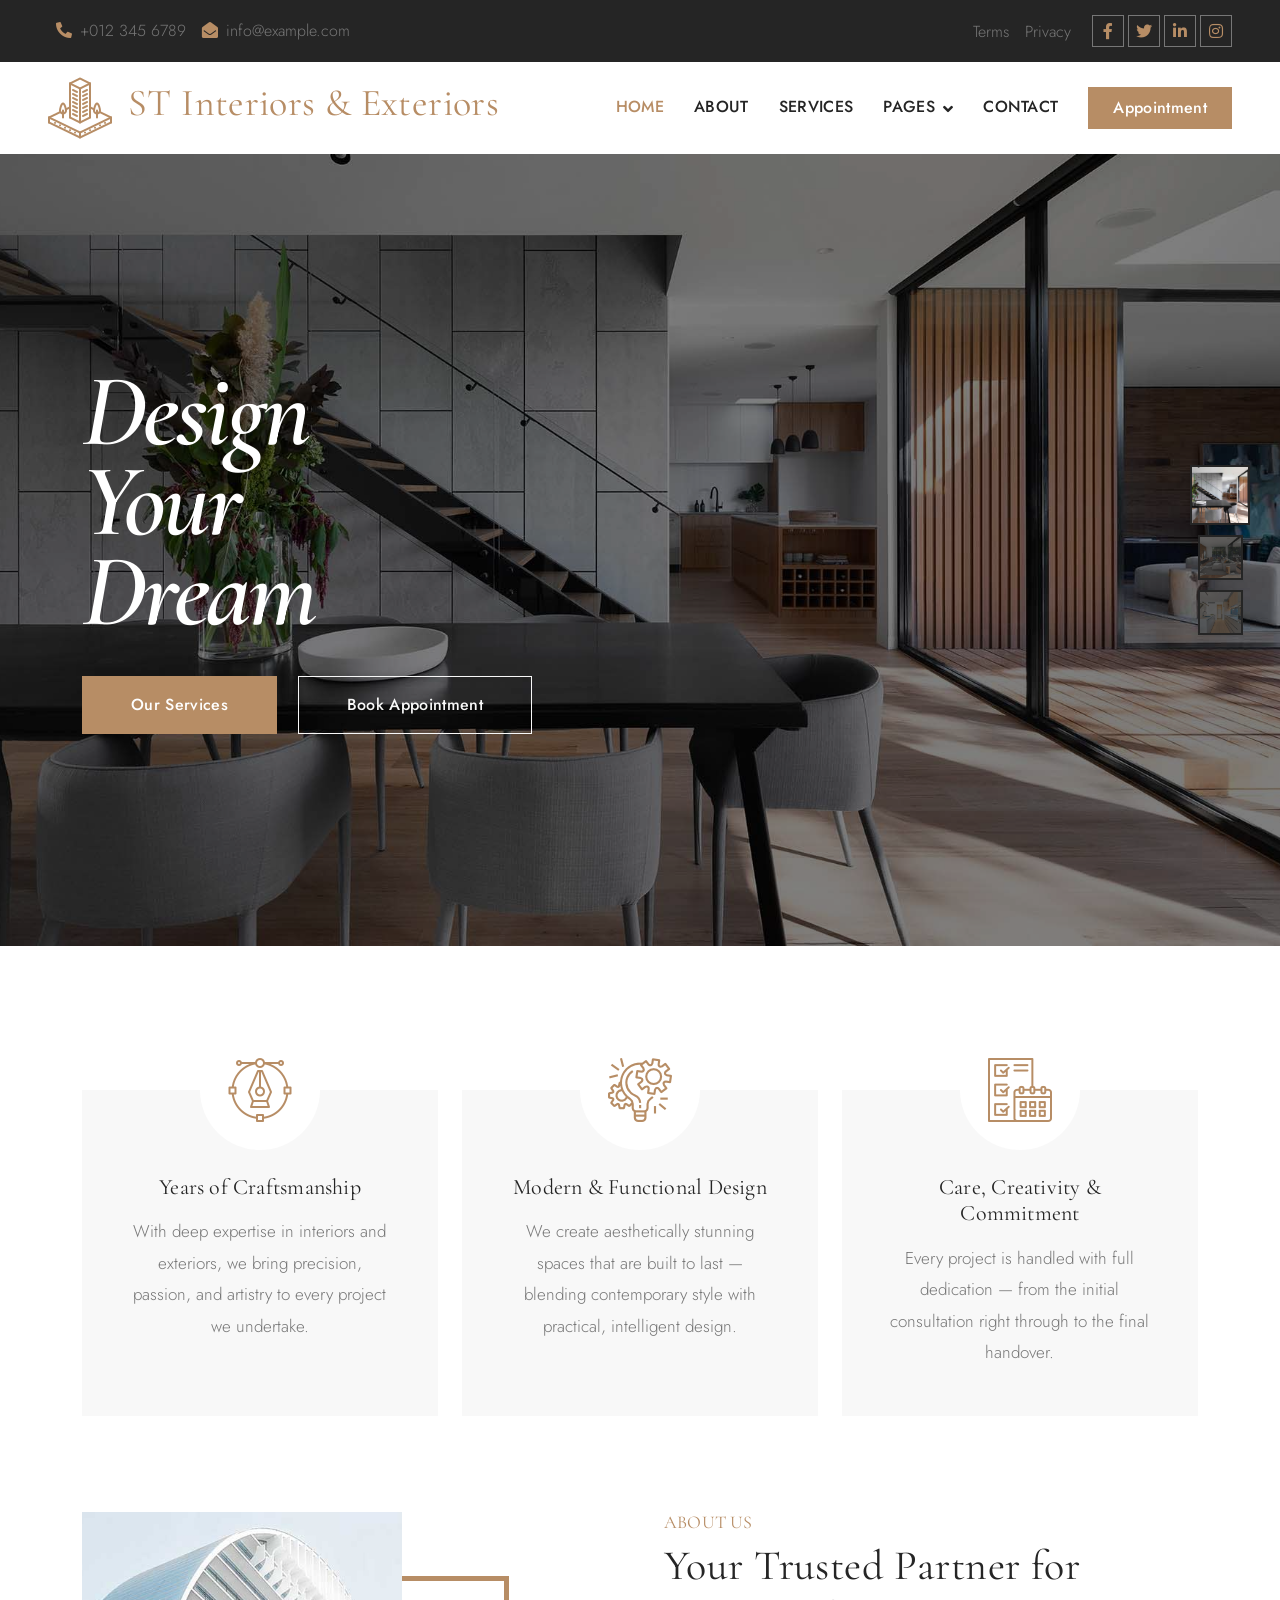
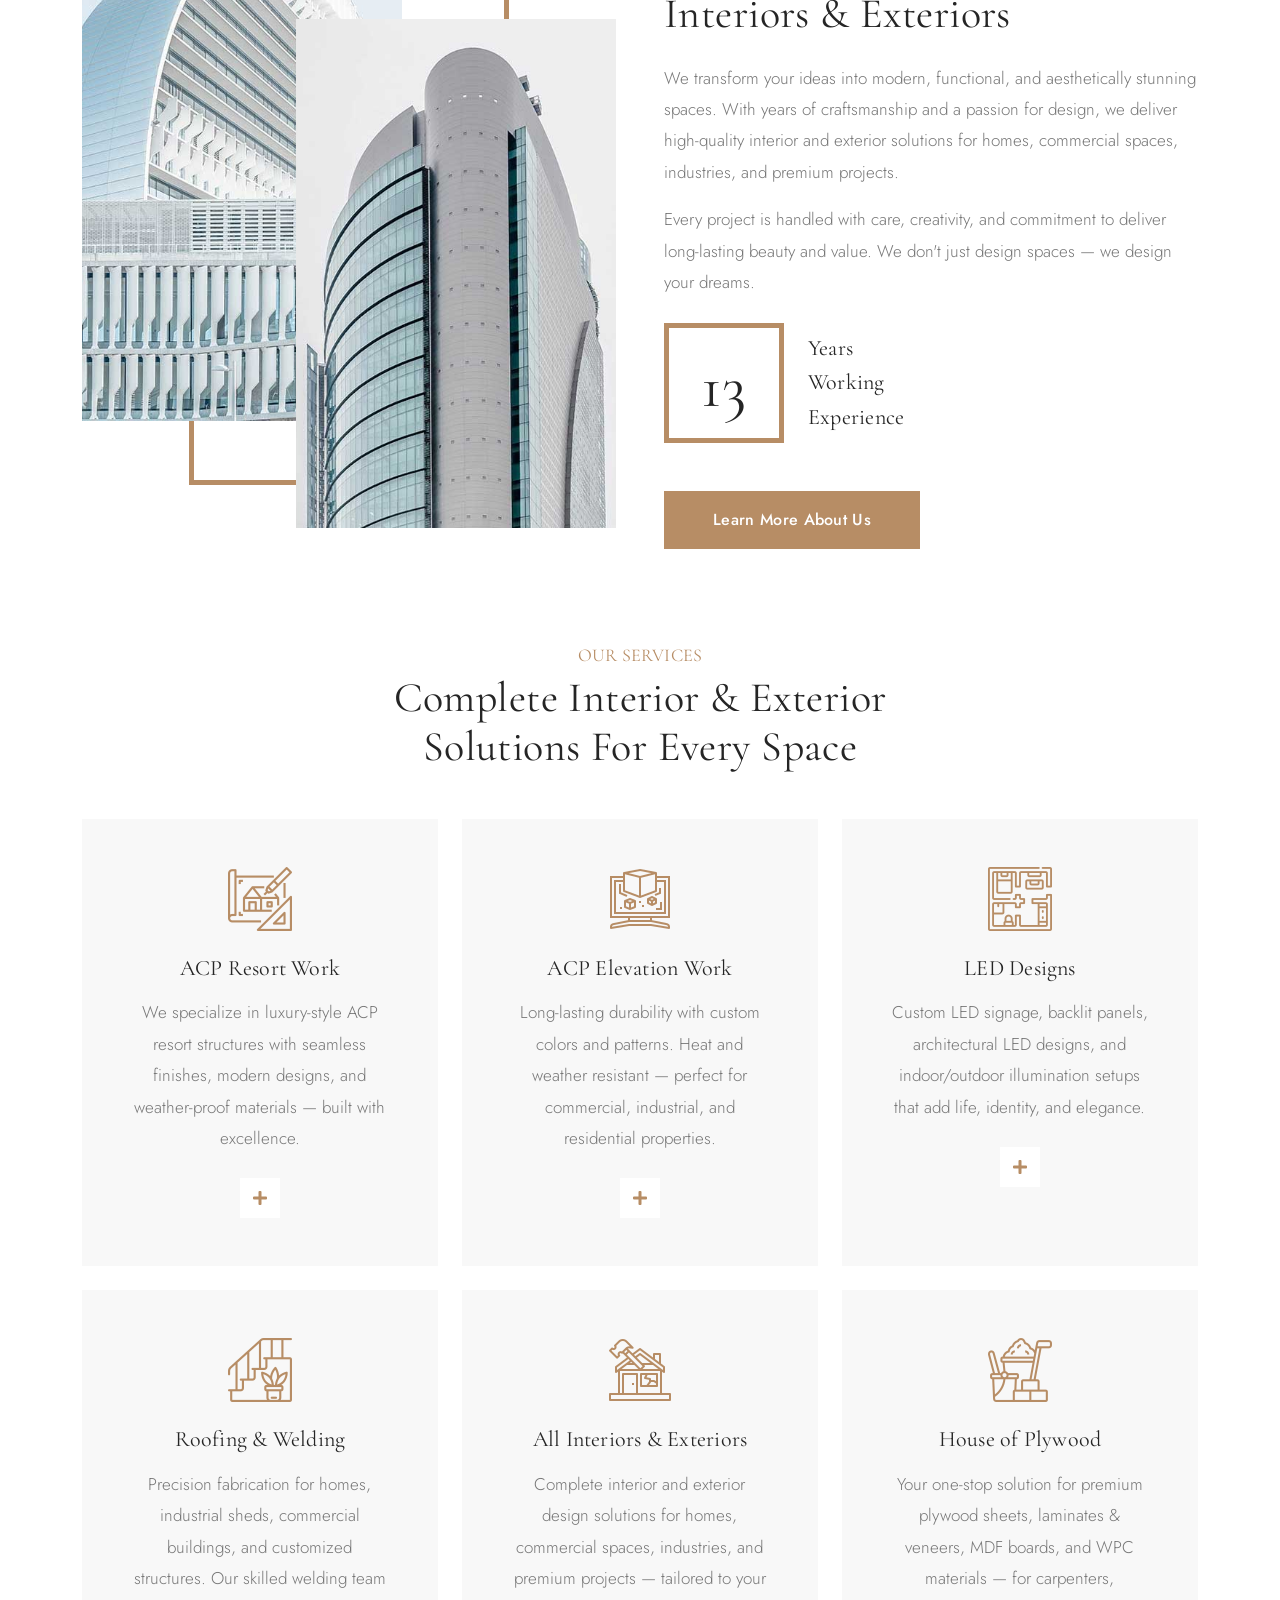
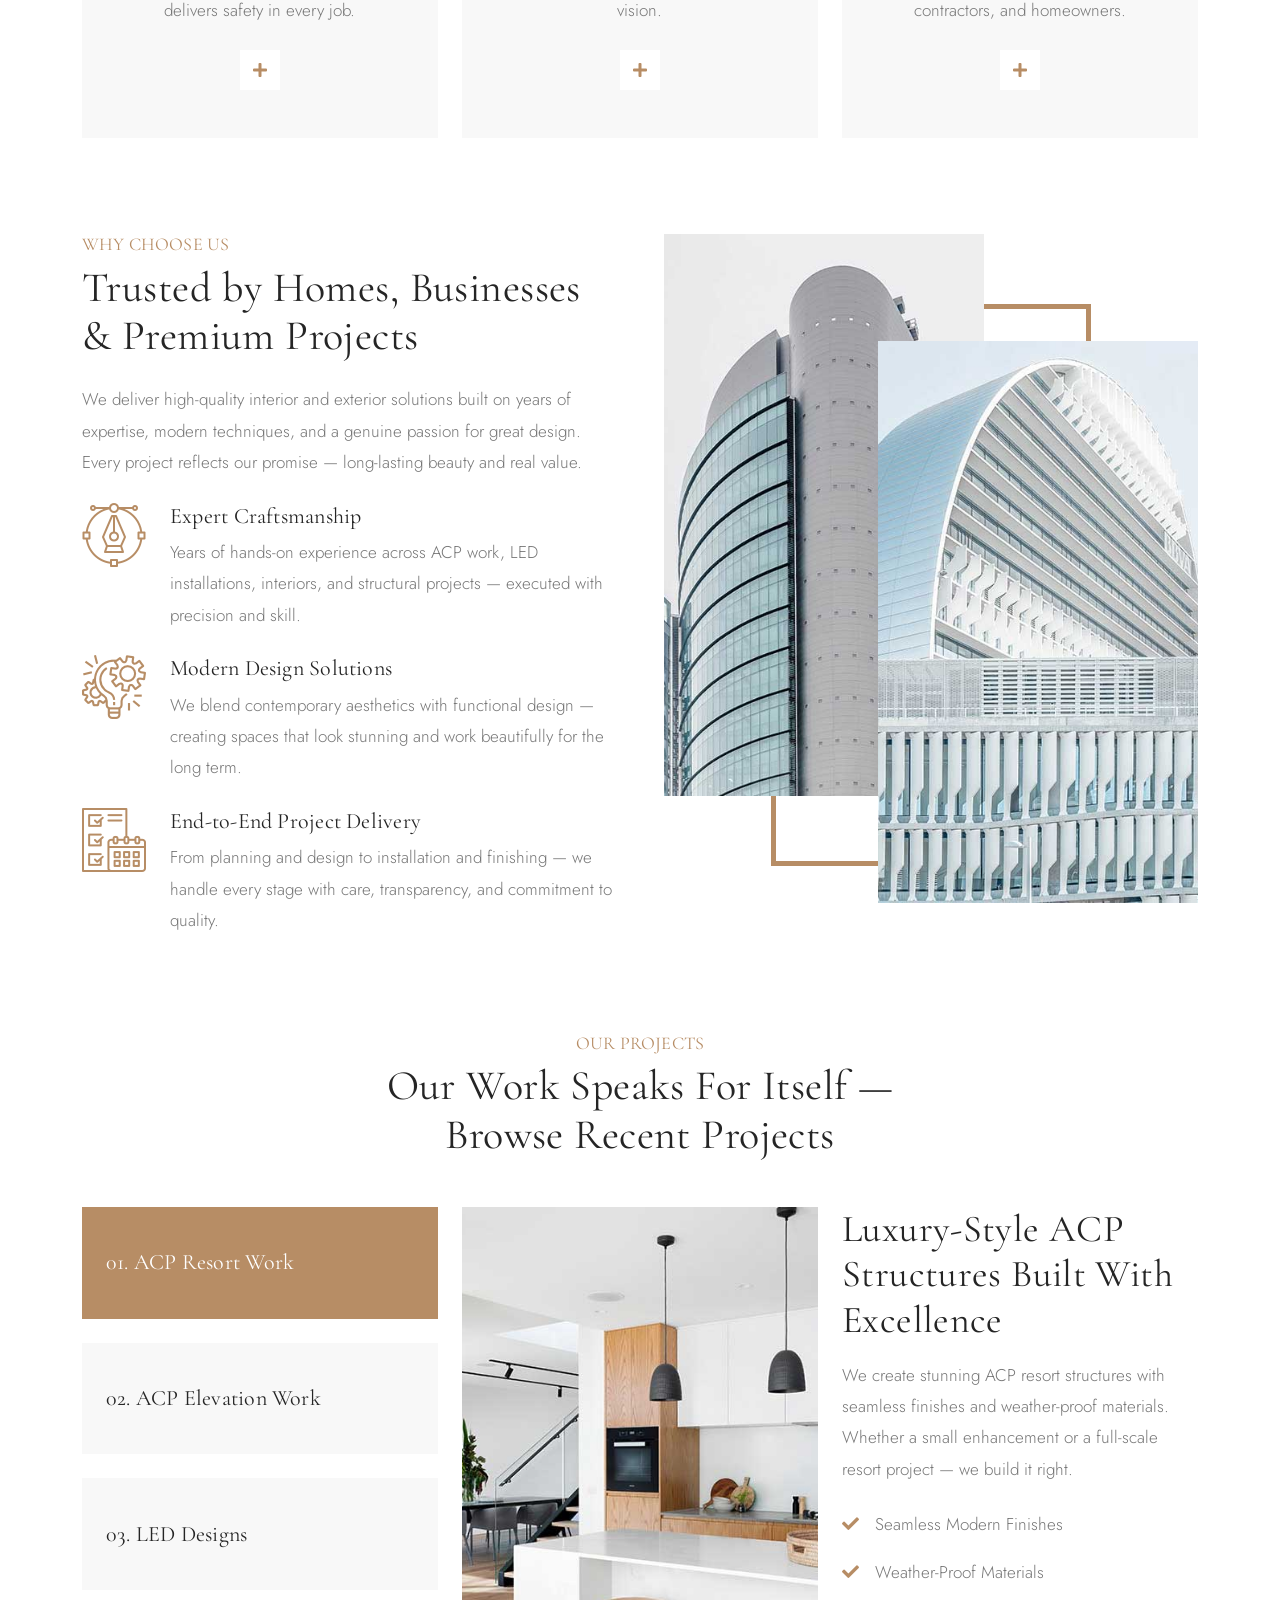
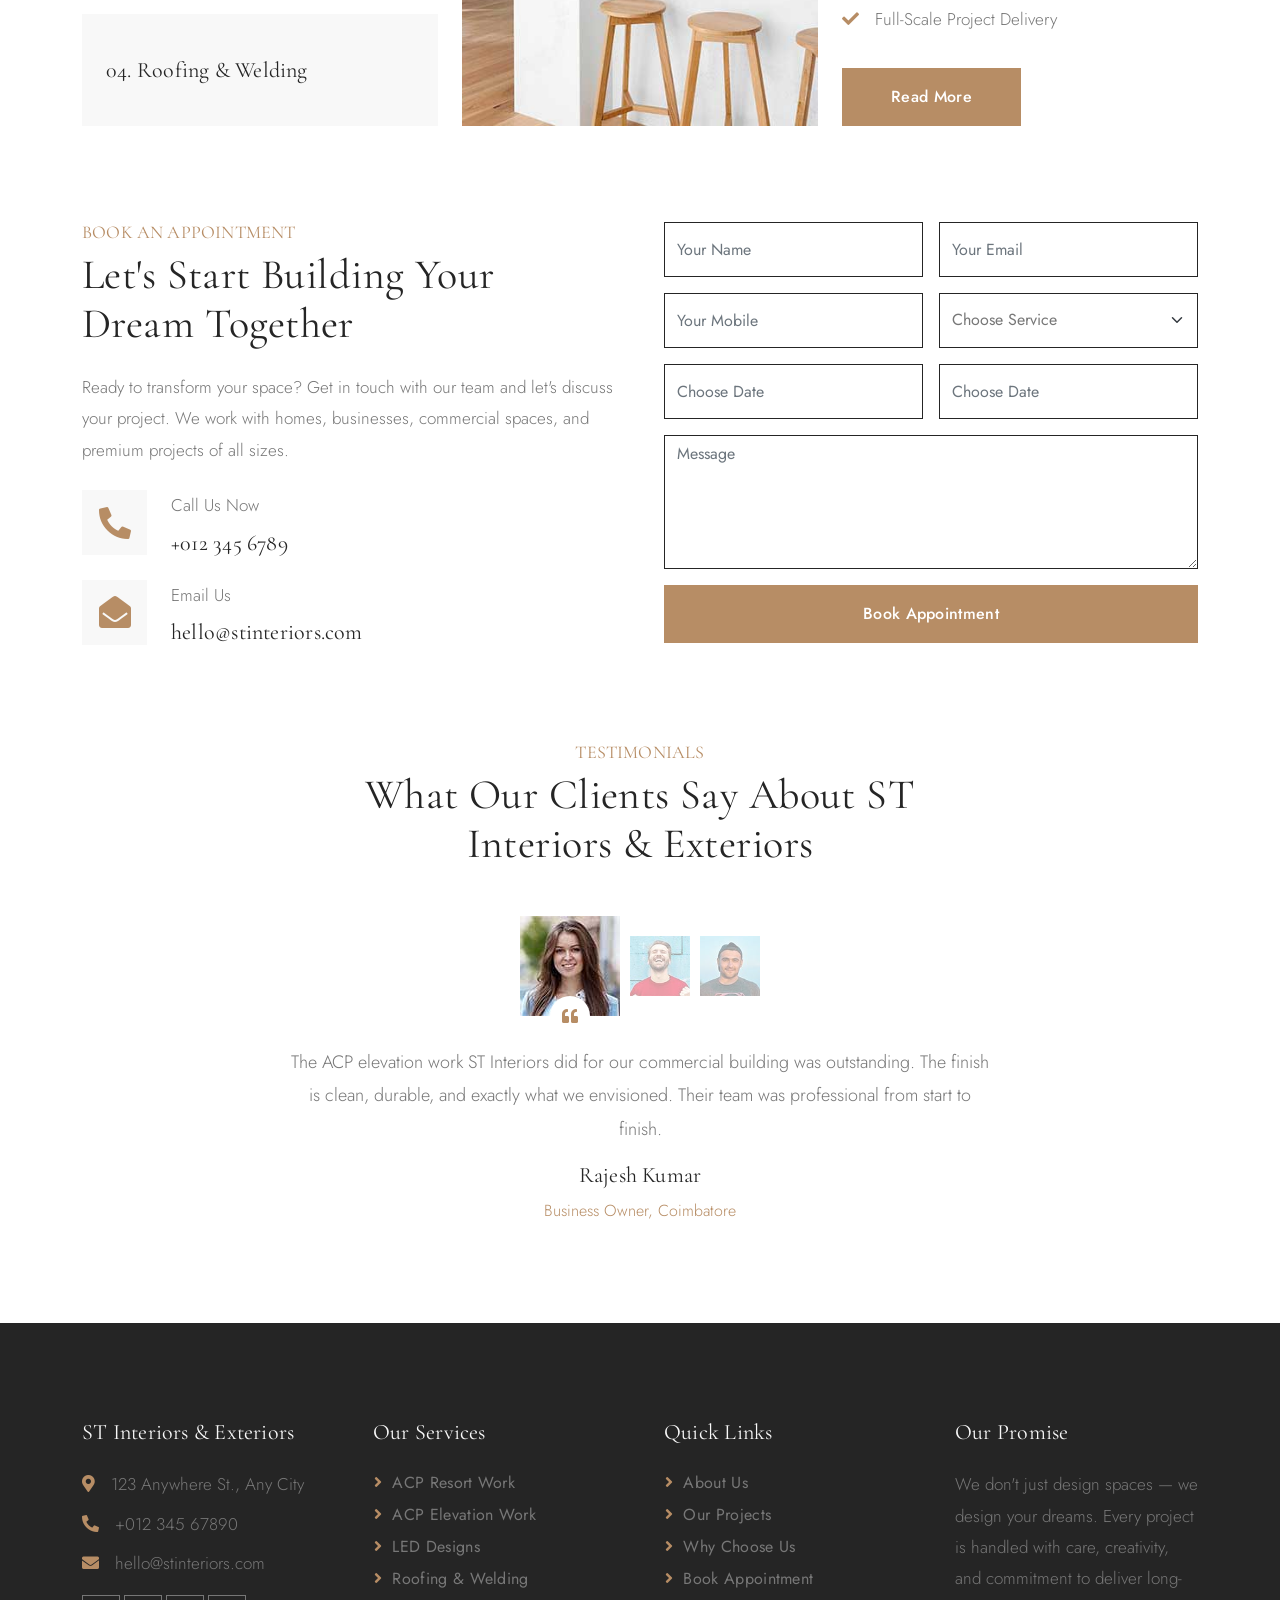
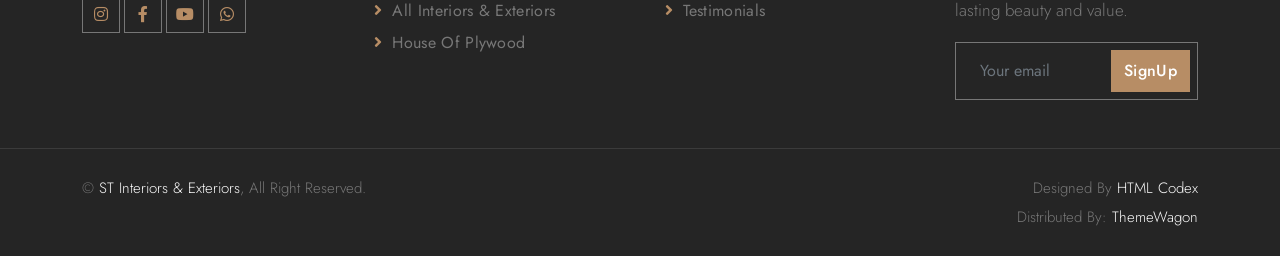
==== commit 88a7c9e5: "puuuuuuuuuuuuuuuuuuuuuuuuuuuuuush" ====
--- a/index.html
+++ b/index.html
@@ -3,7 +3,7 @@
 
 <head>
     <meta charset="utf-8">
-    <title>Arkitektur - Architecture HTML Template</title>
+    <title>ST Interiors & Exteriors — Design Your Dream</title>
     <meta content="width=device-width, initial-scale=1.0" name="viewport">
     <meta content="" name="keywords">
     <meta content="" name="description">
@@ -14,7 +14,7 @@
     <!-- Google Web Fonts -->
     <link rel="preconnect" href="https://fonts.googleapis.com">
     <link rel="preconnect" href="https://fonts.gstatic.com" crossorigin>
-    <link href="https://fonts.googleapis.com/css2?family=Open+Sans:wght@400;500;600&family=Teko:wght@400;500;600&display=swap" rel="stylesheet">
+    <link href="https://fonts.googleapis.com/css2?family=Cormorant+Garamond:ital,wght@0,300;0,400;0,600;1,300;1,400;1,600&family=Jost:wght@300;400;500&display=swap" rel="stylesheet">
 
     <!-- Icon Font Stylesheet -->
     <link href="https://cdnjs.cloudflare.com/ajax/libs/font-awesome/5.10.0/css/all.min.css" rel="stylesheet">
@@ -30,6 +30,64 @@
 
     <!-- Template Stylesheet -->
     <link href="css/style.css" rel="stylesheet">
+
+    <style>
+        /* --- Fonts --- */
+        body {
+            font-family: 'Jost', sans-serif !important;
+            font-weight: 300 !important;
+            font-size: 16px !important;
+            line-height: 1.9 !important;
+        }
+
+        h1, h2, h3, h4, h5, h6,
+        .h1, .h2, .h3, .h4, .h5, .h6,
+        .display-1, .display-5 {
+            font-family: 'Cormorant Garamond', serif !important;
+            font-weight: 400 !important;
+            letter-spacing: 0.02em;
+        }
+
+        /* --- Heading sizes --- */
+        .display-1 { font-size: clamp(36px, 5vw, 62px) !important; line-height: 1.1 !important; }
+        .display-5 { font-size: clamp(28px, 3.5vw, 42px) !important; line-height: 1.15 !important; }
+        h1 { font-size: clamp(26px, 3vw, 38px) !important; }
+        h3 { font-size: 22px !important; }
+        h4 { font-size: 18px !important; }
+
+        /* --- Body text --- */
+        p { font-size: 17px !important; line-height: 1.85 !important; letter-spacing: 0 !important; }
+        .fs-5 { font-size: 18px !important; letter-spacing: 0 !important; }
+        .nav-link, .dropdown-item, .btn { font-family: 'Jost', sans-serif !important; letter-spacing: 0.02em !important; }
+
+        /* --- Reduce letter spacing globally --- */
+        body { letter-spacing: 0 !important; }
+        h1, h2, h3, h4, h5, h6,
+        .h1, .h2, .h3, .h4, .h5, .h6,
+        .display-1, .display-5 { letter-spacing: 0.01em !important; }
+
+        /* --- Hero --- */
+        .header-carousel .owl-carousel-item img {
+            height: 88vh !important;
+            min-height: 560px;
+            width: 100%;
+            object-fit: cover;
+        }
+        .header-carousel .owl-carousel-item {
+            position: relative;
+        }
+        /* Congested display headline */
+        .hero-headline {
+            font-family: 'Cormorant Garamond', serif !important;
+            font-size: clamp(48px, 8vw, 110px) !important;
+            font-weight: 600 !important;
+            font-style: italic !important;
+            line-height: 0.88 !important;
+            letter-spacing: -0.03em !important;
+            color: #fff !important;
+            margin-bottom: 40px;
+        }
+    </style>
 </head>
 
 <body>
@@ -70,7 +128,7 @@
     <!-- Navbar Start -->
     <nav class="navbar navbar-expand-lg bg-white navbar-light sticky-top py-lg-0 px-lg-5 wow fadeIn" data-wow-delay="0.1s">
         <a href="index.html" class="navbar-brand ms-4 ms-lg-0">
-            <h1 class="text-primary m-0"><img class="me-3" src="img/icons/icon-1.png" alt="Icon">Arkitektur</h1>
+            <h1 class="text-primary m-0"><img class="me-3" src="img/icons/icon-1.png" alt="Icon">ST Interiors & Exteriors</h1>
         </a>
         <button type="button" class="navbar-toggler me-4" data-bs-toggle="collapse" data-bs-target="#navbarCollapse">
             <span class="navbar-toggler-icon"></span>
@@ -78,22 +136,20 @@
         <div class="collapse navbar-collapse" id="navbarCollapse">
             <div class="navbar-nav ms-auto p-4 p-lg-0">
                 <a href="index.html" class="nav-item nav-link active">Home</a>
-                <a href="about.html" class="nav-item nav-link">About</a>
-                <a href="service.html" class="nav-item nav-link">Services</a>
+                <a href="#about-section" class="nav-item nav-link">About</a>
+                <a href="#services-section" class="nav-item nav-link">Services</a>
                 <div class="nav-item dropdown">
                     <a href="#" class="nav-link dropdown-toggle" data-bs-toggle="dropdown">Pages</a>
                     <div class="dropdown-menu border-0 m-0">
-                        <a href="feature.html" class="dropdown-item">Our Features</a>
-                        <a href="project.html" class="dropdown-item">Our Projects</a>
-                        <a href="team.html" class="dropdown-item">Team Members</a>
-                        <a href="appointment.html" class="dropdown-item">Appointment</a>
-                        <a href="testimonial.html" class="dropdown-item">Testimonial</a>
-                        <a href="404.html" class="dropdown-item">404 Page</a>
-                    </div>
-                </div>
-                <a href="contact.html" class="nav-item nav-link">Contact</a>
-            </div>
-            <a href="" class="btn btn-primary py-2 px-4 d-none d-lg-block">Appointment</a>
+                        <a href="#features-section" class="dropdown-item">Our Features</a>
+                        <a href="#projects-section" class="dropdown-item">Our Projects</a>
+                        <a href="#appointment-section" class="dropdown-item">Appointment</a>
+                        <a href="#testimonials-section" class="dropdown-item">Testimonial</a>
+                    </div>
+                </div>
+                <a href="#appointment-section" class="nav-item nav-link">Contact</a>
+            </div>
+            <a href="#appointment-section" class="btn btn-primary py-2 px-4 d-none d-lg-block">Appointment</a>
         </div>
     </nav>
     <!-- Navbar End -->
@@ -107,10 +163,10 @@
                 <div class="owl-carousel-inner">
                     <div class="container">
                         <div class="row justify-content-start">
-                            <div class="col-10 col-lg-8">
-                                <h1 class="display-1 text-white animated slideInDown">Best Architecture And Interior Design Services</h1>
-                                <p class="fs-5 fw-medium text-white mb-4 pb-3">Vero elitr justo clita lorem. Ipsum dolor at sed stet sit diam no. Kasd rebum ipsum et diam justo clita et kasd rebum sea elitr.</p>
-                                <a href="" class="btn btn-primary py-3 px-5 animated slideInLeft">Read More</a>
+                            <div class="col-12 col-lg-10">
+                                <h1 class="hero-headline animated slideInDown">Design<br>Your<br>Dream</h1>
+                                <a href="#services-section" class="btn btn-primary py-3 px-5 me-3 animated slideInLeft">Our Services</a>
+                                <a href="#appointment-section" class="btn btn-outline-light py-3 px-5 animated slideInLeft">Book Appointment</a>
                             </div>
                         </div>
                     </div>
@@ -121,10 +177,10 @@
                 <div class="owl-carousel-inner">
                     <div class="container">
                         <div class="row justify-content-start">
-                            <div class="col-10 col-lg-8">
-                                <h1 class="display-1 text-white animated slideInDown">Best Architecture And Interior Design Services</h1>
-                                <p class="fs-5 fw-medium text-white mb-4 pb-3">Vero elitr justo clita lorem. Ipsum dolor at sed stet sit diam no. Kasd rebum ipsum et diam justo clita et kasd rebum sea elitr.</p>
-                                <a href="" class="btn btn-primary py-3 px-5 animated slideInLeft">Read More</a>
+                            <div class="col-12 col-lg-10">
+                                <h1 class="hero-headline animated slideInDown">Design<br>Your<br>Dream</h1>
+                                <a href="#services-section" class="btn btn-primary py-3 px-5 me-3 animated slideInLeft">Our Services</a>
+                                <a href="#appointment-section" class="btn btn-outline-light py-3 px-5 animated slideInLeft">Book Appointment</a>
                             </div>
                         </div>
                     </div>
@@ -135,10 +191,10 @@
                 <div class="owl-carousel-inner">
                     <div class="container">
                         <div class="row justify-content-start">
-                            <div class="col-10 col-lg-8">
-                                <h1 class="display-1 text-white animated slideInDown">Best Architecture And Interior Design Services</h1>
-                                <p class="fs-5 fw-medium text-white mb-4 pb-3">Vero elitr justo clita lorem. Ipsum dolor at sed stet sit diam no. Kasd rebum ipsum et diam justo clita et kasd rebum sea elitr.</p>
-                                <a href="" class="btn btn-primary py-3 px-5 animated slideInLeft">Read More</a>
+                            <div class="col-12 col-lg-10">
+                                <h1 class="hero-headline animated slideInDown">Design<br>Your<br>Dream</h1>
+                                <a href="#services-section" class="btn btn-primary py-3 px-5 me-3 animated slideInLeft">Our Services</a>
+                                <a href="#appointment-section" class="btn btn-outline-light py-3 px-5 animated slideInLeft">Book Appointment</a>
                             </div>
                         </div>
                     </div>
@@ -150,7 +206,7 @@
 
 
     <!-- Facts Start -->
-    <div class="container-xxl py-5">
+    <div id="facts-section" class="container-xxl py-5">
         <div class="container pt-5">
             <div class="row g-4">
                 <div class="col-lg-4 col-md-6 wow fadeInUp" data-wow-delay="0.1s">
@@ -158,8 +214,8 @@
                         <div class="fact-icon">
                             <img src="img/icons/icon-2.png" alt="Icon">
                         </div>
-                        <h3 class="mb-3">Design Approach</h3>
-                        <p class="mb-0">Erat ipsum justo amet duo et elitr dolor, est duo duo eos lorem sed diam stet diam sed stet.</p>
+                        <h3 class="mb-3">Years of Craftsmanship</h3>
+                        <p class="mb-0">With deep expertise in interiors and exteriors, we bring precision, passion, and artistry to every project we undertake.</p>
                     </div>
                 </div>
                 <div class="col-lg-4 col-md-6 wow fadeInUp" data-wow-delay="0.3s">
@@ -167,8 +223,8 @@
                         <div class="fact-icon">
                             <img src="img/icons/icon-3.png" alt="Icon">
                         </div>
-                        <h3 class="mb-3">Innovative Solutions</h3>
-                        <p class="mb-0">Erat ipsum justo amet duo et elitr dolor, est duo duo eos lorem sed diam stet diam sed stet.</p>
+                        <h3 class="mb-3">Modern & Functional Design</h3>
+                        <p class="mb-0">We create aesthetically stunning spaces that are built to last — blending contemporary style with practical, intelligent design.</p>
                     </div>
                 </div>
                 <div class="col-lg-4 col-md-6 wow fadeInUp" data-wow-delay="0.5s">
@@ -176,8 +232,8 @@
                         <div class="fact-icon">
                             <img src="img/icons/icon-4.png" alt="Icon">
                         </div>
-                        <h3 class="mb-3">Project Management</h3>
-                        <p class="mb-0">Erat ipsum justo amet duo et elitr dolor, est duo duo eos lorem sed diam stet diam sed stet.</p>
+                        <h3 class="mb-3">Care, Creativity & Commitment</h3>
+                        <p class="mb-0">Every project is handled with full dedication — from the initial consultation right through to the final handover.</p>
                     </div>
                 </div>
             </div>
@@ -187,7 +243,7 @@
 
 
     <!-- About Start -->
-    <div class="container-xxl py-5">
+    <div id="about-section" class="container-xxl py-5">
         <div class="container">
             <div class="row g-5">
                 <div class="col-lg-6 wow fadeIn" data-wow-delay="0.1s">
@@ -198,9 +254,9 @@
                 </div>
                 <div class="col-lg-6 wow fadeIn" data-wow-delay="0.5s">
                     <h4 class="section-title">About Us</h4>
-                    <h1 class="display-5 mb-4">A Creative Architecture Agency For Your Dream Home</h1>
-                    <p>Tempor erat elitr rebum at clita. Diam dolor diam ipsum sit. Aliqu diam amet diam et eos. Clita erat ipsum et lorem et sit, sed stet lorem sit clita duo justo magna dolore erat amet</p>
-                    <p class="mb-4">Stet no et lorem dolor et diam, amet duo ut dolore vero eos. No stet est diam rebum amet diam ipsum. Clita clita labore, dolor duo nonumy clita sit at, sed sit sanctus dolor eos.</p>
+                    <h1 class="display-5 mb-4">Your Trusted Partner for Interiors & Exteriors</h1>
+                    <p>We transform your ideas into modern, functional, and aesthetically stunning spaces. With years of craftsmanship and a passion for design, we deliver high-quality interior and exterior solutions for homes, commercial spaces, industries, and premium projects.</p>
+                    <p class="mb-4">Every project is handled with care, creativity, and commitment to deliver long-lasting beauty and value. We don't just design spaces — we design your dreams.</p>
                     <div class="d-flex align-items-center mb-5">
                         <div class="d-flex flex-shrink-0 align-items-center justify-content-center border border-5 border-primary" style="width: 120px; height: 120px;">
                             <h1 class="display-1 mb-n2" data-toggle="counter-up">25</h1>
@@ -211,7 +267,7 @@
                             <h3 class="mb-0">Experience</h3>
                         </div>
                     </div>
-                    <a class="btn btn-primary py-3 px-5" href="">Read More</a>
+                    <a class="btn btn-primary py-3 px-5" href="#about-section">Learn More About Us</a>
                 </div>
             </div>
         </div>
@@ -220,11 +276,11 @@
 
 
     <!-- Service Start -->
-    <div class="container-xxl py-5">
+    <div id="services-section" class="container-xxl py-5">
         <div class="container">
             <div class="text-center mx-auto mb-5 wow fadeInUp" data-wow-delay="0.1s" style="max-width: 600px;">
                 <h4 class="section-title">Our Services</h4>
-                <h1 class="display-5 mb-4">We Focused On Modern Architecture And Interior Design</h1>
+                <h1 class="display-5 mb-4">Complete Interior & Exterior Solutions For Every Space</h1>
             </div>
             <div class="row g-4">
                 <div class="col-lg-4 col-md-6 wow fadeInUp" data-wow-delay="0.1s">
@@ -232,8 +288,8 @@
                         <img class="bg-img" src="img/service-1.jpg" alt="">
                         <div class="service-text p-5">
                             <img class="mb-4" src="img/icons/icon-5.png" alt="Icon">
-                            <h3 class="mb-3">Architecture</h3>
-                            <p class="mb-4">Erat ipsum justo amet duo et elitr dolor, est duo duo eos lorem sed diam stet diam sed stet.</p>
+                            <h3 class="mb-3">ACP Resort Work</h3>
+                            <p class="mb-4">We specialize in luxury-style ACP resort structures with seamless finishes, modern designs, and weather-proof materials — built with excellence.</p>
                             <a class="btn" href=""><i class="fa fa-plus text-primary me-3"></i>Read More</a>
                         </div>
                     </div>
@@ -243,8 +299,8 @@
                         <img class="bg-img" src="img/service-2.jpg" alt="">
                         <div class="service-text p-5">
                             <img class="mb-4" src="img/icons/icon-6.png" alt="Icon">
-                            <h3 class="mb-3">3D Animation</h3>
-                            <p class="mb-4">Erat ipsum justo amet duo et elitr dolor, est duo duo eos lorem sed diam stet diam sed stet.</p>
+                            <h3 class="mb-3">ACP Elevation Work</h3>
+                            <p class="mb-4">Long-lasting durability with custom colors and patterns. Heat and weather resistant — perfect for commercial, industrial, and residential properties.</p>
                             <a class="btn" href=""><i class="fa fa-plus text-primary me-3"></i>Read More</a>
                         </div>
                     </div>
@@ -254,8 +310,8 @@
                         <img class="bg-img" src="img/service-3.jpg" alt="">
                         <div class="service-text p-5">
                             <img class="mb-4" src="img/icons/icon-7.png" alt="Icon">
-                            <h3 class="mb-3">House Planning</h3>
-                            <p class="mb-4">Erat ipsum justo amet duo et elitr dolor, est duo duo eos lorem sed diam stet diam sed stet.</p>
+                            <h3 class="mb-3">LED Designs</h3>
+                            <p class="mb-4">Custom LED signage, backlit panels, architectural LED designs, and indoor/outdoor illumination setups that add life, identity, and elegance.</p>
                             <a class="btn" href=""><i class="fa fa-plus text-primary me-3"></i>Read More</a>
                         </div>
                     </div>
@@ -265,8 +321,8 @@
                         <img class="bg-img" src="img/service-4.jpg" alt="">
                         <div class="service-text p-5">
                             <img class="mb-4" src="img/icons/icon-8.png" alt="Icon">
-                            <h3 class="mb-3">Interior Design</h3>
-                            <p class="mb-4">Erat ipsum justo amet duo et elitr dolor, est duo duo eos lorem sed diam stet diam sed stet.</p>
+                            <h3 class="mb-3">Roofing & Welding</h3>
+                            <p class="mb-4">Precision fabrication for homes, industrial sheds, commercial buildings, and customized structures. Our skilled welding team delivers safety in every job.</p>
                             <a class="btn" href=""><i class="fa fa-plus text-primary me-3"></i>Read More</a>
                         </div>
                     </div>
@@ -276,8 +332,8 @@
                         <img class="bg-img" src="img/service-5.jpg" alt="">
                         <div class="service-text p-5">
                             <img class="mb-4" src="img/icons/icon-9.png" alt="Icon">
-                            <h3 class="mb-3">Renovation</h3>
-                            <p class="mb-4">Erat ipsum justo amet duo et elitr dolor, est duo duo eos lorem sed diam stet diam sed stet.</p>
+                            <h3 class="mb-3">All Interiors & Exteriors</h3>
+                            <p class="mb-4">Complete interior and exterior design solutions for homes, commercial spaces, industries, and premium projects — tailored to your vision.</p>
                             <a class="btn" href=""><i class="fa fa-plus text-primary me-3"></i>Read More</a>
                         </div>
                     </div>
@@ -287,8 +343,8 @@
                         <img class="bg-img" src="img/service-6.jpg" alt="">
                         <div class="service-text p-5">
                             <img class="mb-4" src="img/icons/icon-10.png" alt="Icon">
-                            <h3 class="mb-3">Construction</h3>
-                            <p class="mb-4">Erat ipsum justo amet duo et elitr dolor, est duo duo eos lorem sed diam stet diam sed stet.</p>
+                            <h3 class="mb-3">House of Plywood</h3>
+                            <p class="mb-4">Your one-stop solution for premium plywood sheets, laminates & veneers, MDF boards, and WPC materials — for carpenters, contractors, and homeowners.</p>
                             <a class="btn" href=""><i class="fa fa-plus text-primary me-3"></i>Read More</a>
                         </div>
                     </div>
@@ -300,20 +356,20 @@
 
 
     <!-- Feature Start -->
-    <div class="container-xxl py-5">
+    <div id="features-section" class="container-xxl py-5">
         <div class="container">
             <div class="row g-5">
                 <div class="col-lg-6 wow fadeInUp" data-wow-delay="0.1s">
-                    <h4 class="section-title">Why Choose Us!</h4>
-                    <h1 class="display-5 mb-4">Why You Should Trust Us? Learn More About Us!</h1>
-                    <p class="mb-4">Tempor erat elitr rebum at clita. Diam dolor diam ipsum sit. Aliqu diam amet diam et eos. Clita erat ipsum et lorem et sit, sed stet lorem sit clita duo justo magna dolore erat amet</p>
+                    <h4 class="section-title">Why Choose Us</h4>
+                    <h1 class="display-5 mb-4">Trusted by Homes, Businesses & Premium Projects</h1>
+                    <p class="mb-4">We deliver high-quality interior and exterior solutions built on years of expertise, modern techniques, and a genuine passion for great design. Every project reflects our promise — long-lasting beauty and real value.</p>
                     <div class="row g-4">
                         <div class="col-12">
                             <div class="d-flex align-items-start">
                                 <img class="flex-shrink-0" src="img/icons/icon-2.png" alt="Icon">
                                 <div class="ms-4">
-                                    <h3>Design Approach</h3>
-                                    <p class="mb-0">Erat ipsum justo amet duo et elitr dolor, est duo duo eos lorem sed diam stet diam sed stet.</p>
+                                    <h3>Expert Craftsmanship</h3>
+                                    <p class="mb-0">Years of hands-on experience across ACP work, LED installations, interiors, and structural projects — executed with precision and skill.</p>
                                 </div>
                             </div>
                         </div>
@@ -321,8 +377,8 @@
                             <div class="d-flex align-items-start">
                                 <img class="flex-shrink-0" src="img/icons/icon-3.png" alt="Icon">
                                 <div class="ms-4">
-                                    <h3>Innovative Solutions</h3>
-                                    <p class="mb-0">Erat ipsum justo amet duo et elitr dolor, est duo duo eos lorem sed diam stet diam sed stet.</p>
+                                    <h3>Modern Design Solutions</h3>
+                                    <p class="mb-0">We blend contemporary aesthetics with functional design — creating spaces that look stunning and work beautifully for the long term.</p>
                                 </div>
                             </div>
                         </div>
@@ -330,8 +386,8 @@
                             <div class="d-flex align-items-start">
                                 <img class="flex-shrink-0" src="img/icons/icon-4.png" alt="Icon">
                                 <div class="ms-4">
-                                    <h3>Project Management</h3>
-                                    <p class="mb-0">Erat ipsum justo amet duo et elitr dolor, est duo duo eos lorem sed diam stet diam sed stet.</p>
+                                    <h3>End-to-End Project Delivery</h3>
+                                    <p class="mb-0">From planning and design to installation and finishing — we handle every stage with care, transparency, and commitment to quality.</p>
                                 </div>
                             </div>
                         </div>
@@ -350,26 +406,26 @@
 
 
     <!-- Project Start -->
-    <div class="container-xxl project py-5">
+    <div id="projects-section" class="container-xxl project py-5">
         <div class="container">
             <div class="text-center mx-auto mb-5 wow fadeInUp" data-wow-delay="0.1s" style="max-width: 600px;">
                 <h4 class="section-title">Our Projects</h4>
-                <h1 class="display-5 mb-4">Visit Our Latest Projects And Our Innovative Works</h1>
+                <h1 class="display-5 mb-4">Our Work Speaks For Itself — Browse Recent Projects</h1>
             </div>
             <div class="row g-4 wow fadeInUp" data-wow-delay="0.3s">
                 <div class="col-lg-4">
                     <div class="nav nav-pills d-flex justify-content-between w-100 h-100 me-4">
                         <button class="nav-link w-100 d-flex align-items-center text-start p-4 mb-4 active" data-bs-toggle="pill" data-bs-target="#tab-pane-1" type="button">
-                            <h3 class="m-0">01. Modern Complex</h3>
+                            <h3 class="m-0">01. ACP Resort Work</h3>
                         </button>
                         <button class="nav-link w-100 d-flex align-items-center text-start p-4 mb-4" data-bs-toggle="pill" data-bs-target="#tab-pane-2" type="button">
-                            <h3 class="m-0">02. Royal Hotel</h3>
+                            <h3 class="m-0">02. ACP Elevation Work</h3>
                         </button>
                         <button class="nav-link w-100 d-flex align-items-center text-start p-4 mb-4" data-bs-toggle="pill" data-bs-target="#tab-pane-3" type="button">
-                            <h3 class="m-0">03. Mexwel Buiding</h3>
+                            <h3 class="m-0">03. LED Designs</h3>
                         </button>
                         <button class="nav-link w-100 d-flex align-items-center text-start p-4 mb-0" data-bs-toggle="pill" data-bs-target="#tab-pane-4" type="button">
-                            <h3 class="m-0">04. Shopping Complex</h3>
+                            <h3 class="m-0">04. Roofing & Welding</h3>
                         </button>
                     </div>
                 </div>
@@ -384,11 +440,11 @@
                                     </div>
                                 </div>
                                 <div class="col-md-6">
-                                    <h1 class="mb-3">25 Years Of Experience In Architecture Industry</h1>
-                                    <p class="mb-4">Tempor erat elitr rebum at clita. Diam dolor diam ipsum sit. Aliqu diam amet diam et eos. Clita erat ipsum et lorem et sit, sed stet lorem sit clita duo justo magna dolore erat amet</p>
-                                    <p><i class="fa fa-check text-primary me-3"></i>Design Approach</p>
-                                    <p><i class="fa fa-check text-primary me-3"></i>Innovative Solutions</p>
-                                    <p><i class="fa fa-check text-primary me-3"></i>Project Management</p>
+                                    <h1 class="mb-3">Luxury-Style ACP Structures Built With Excellence</h1>
+                                    <p class="mb-4">We create stunning ACP resort structures with seamless finishes and weather-proof materials. Whether a small enhancement or a full-scale resort project — we build it right.</p>
+                                    <p><i class="fa fa-check text-primary me-3"></i>Seamless Modern Finishes</p>
+                                    <p><i class="fa fa-check text-primary me-3"></i>Weather-Proof Materials</p>
+                                    <p><i class="fa fa-check text-primary me-3"></i>Full-Scale Project Delivery</p>
                                     <a href="" class="btn btn-primary py-3 px-5 mt-3">Read More</a>
                                 </div>
                             </div>
@@ -402,11 +458,11 @@
                                     </div>
                                 </div>
                                 <div class="col-md-6">
-                                    <h1 class="mb-3">25 Years Of Experience In Architecture Industry</h1>
-                                    <p class="mb-4">Tempor erat elitr rebum at clita. Diam dolor diam ipsum sit. Aliqu diam amet diam et eos. Clita erat ipsum et lorem et sit, sed stet lorem sit clita duo justo magna dolore erat amet</p>
-                                    <p><i class="fa fa-check text-primary me-3"></i>Design Approach</p>
-                                    <p><i class="fa fa-check text-primary me-3"></i>Innovative Solutions</p>
-                                    <p><i class="fa fa-check text-primary me-3"></i>Project Management</p>
+                                    <h1 class="mb-3">Durable ACP Elevations For Any Property Type</h1>
+                                    <p class="mb-4">Our ACP elevation work combines long-lasting durability with custom colors and patterns — heat and weather resistant, ideal for commercial, industrial, and residential properties.</p>
+                                    <p><i class="fa fa-check text-primary me-3"></i>Long-Lasting Durability</p>
+                                    <p><i class="fa fa-check text-primary me-3"></i>Custom Colors & Patterns</p>
+                                    <p><i class="fa fa-check text-primary me-3"></i>Heat & Weather Resistant</p>
                                     <a href="" class="btn btn-primary py-3 px-5 mt-3">Read More</a>
                                 </div>
                             </div>
@@ -420,11 +476,11 @@
                                     </div>
                                 </div>
                                 <div class="col-md-6">
-                                    <h1 class="mb-3">25 Years Of Experience In Architecture Industry</h1>
-                                    <p class="mb-4">Tempor erat elitr rebum at clita. Diam dolor diam ipsum sit. Aliqu diam amet diam et eos. Clita erat ipsum et lorem et sit, sed stet lorem sit clita duo justo magna dolore erat amet</p>
-                                    <p><i class="fa fa-check text-primary me-3"></i>Design Approach</p>
-                                    <p><i class="fa fa-check text-primary me-3"></i>Innovative Solutions</p>
-                                    <p><i class="fa fa-check text-primary me-3"></i>Project Management</p>
+                                    <h1 class="mb-3">LED Designs That Add Life & Identity to Your Space</h1>
+                                    <p class="mb-4">From custom LED signage and backlit panels to architectural LED and outdoor illumination setups — our LED concepts add elegance and impact to your brand or home.</p>
+                                    <p><i class="fa fa-check text-primary me-3"></i>Custom LED Signage</p>
+                                    <p><i class="fa fa-check text-primary me-3"></i>Backlit & Architectural Panels</p>
+                                    <p><i class="fa fa-check text-primary me-3"></i>Indoor & Outdoor Setups</p>
                                     <a href="" class="btn btn-primary py-3 px-5 mt-3">Read More</a>
                                 </div>
                             </div>
@@ -438,11 +494,11 @@
                                     </div>
                                 </div>
                                 <div class="col-md-6">
-                                    <h1 class="mb-3">25 Years Of Experience In Architecture Industry</h1>
-                                    <p class="mb-4">Tempor erat elitr rebum at clita. Diam dolor diam ipsum sit. Aliqu diam amet diam et eos. Clita erat ipsum et lorem et sit, sed stet lorem sit clita duo justo magna dolore erat amet</p>
-                                    <p><i class="fa fa-check text-primary me-3"></i>Design Approach</p>
-                                    <p><i class="fa fa-check text-primary me-3"></i>Innovative Solutions</p>
-                                    <p><i class="fa fa-check text-primary me-3"></i>Project Management</p>
+                                    <h1 class="mb-3">Precision Roofing & Welding for Every Structure</h1>
+                                    <p class="mb-4">Our skilled welding team delivers safety and precision across homes, industrial sheds, commercial buildings, and fully customized structures — built to last.</p>
+                                    <p><i class="fa fa-check text-primary me-3"></i>Homes & Industrial Sheds</p>
+                                    <p><i class="fa fa-check text-primary me-3"></i>Commercial Buildings</p>
+                                    <p><i class="fa fa-check text-primary me-3"></i>Customized Structures</p>
                                     <a href="" class="btn btn-primary py-3 px-5 mt-3">Read More</a>
                                 </div>
                             </div>
@@ -455,92 +511,16 @@
     <!-- Project End -->
 
 
-    <!-- Team Start -->
-    <div class="container-xxl py-5">
-        <div class="container">
-            <div class="text-center mx-auto mb-5 wow fadeInUp" data-wow-delay="0.1s" style="max-width: 600px;">
-                <h4 class="section-title">Team Members</h4>
-                <h1 class="display-5 mb-4">We Are Creative Architecture Team For Your Dream Home</h1>
-            </div>
-            <div class="row g-0 team-items">
-                <div class="col-lg-3 col-md-6 wow fadeInUp" data-wow-delay="0.1s">
-                    <div class="team-item position-relative">
-                        <div class="position-relative">
-                            <img class="img-fluid" src="img/team-1.jpg" alt="">
-                            <div class="team-social text-center">
-                                <a class="btn btn-square" href=""><i class="fab fa-facebook-f"></i></a>
-                                <a class="btn btn-square" href=""><i class="fab fa-twitter"></i></a>
-                                <a class="btn btn-square" href=""><i class="fab fa-instagram"></i></a>
-                            </div>
-                        </div>
-                        <div class="bg-light text-center p-4">
-                            <h3 class="mt-2">Architect Name</h3>
-                            <span class="text-primary">Designation</span>
-                        </div>
-                    </div>
-                </div>
-                <div class="col-lg-3 col-md-6 wow fadeInUp" data-wow-delay="0.3s">
-                    <div class="team-item position-relative">
-                        <div class="position-relative">
-                            <img class="img-fluid" src="img/team-2.jpg" alt="">
-                            <div class="team-social text-center">
-                                <a class="btn btn-square" href=""><i class="fab fa-facebook-f"></i></a>
-                                <a class="btn btn-square" href=""><i class="fab fa-twitter"></i></a>
-                                <a class="btn btn-square" href=""><i class="fab fa-instagram"></i></a>
-                            </div>
-                        </div>
-                        <div class="bg-light text-center p-4">
-                            <h3 class="mt-2">Architect Name</h3>
-                            <span class="text-primary">Designation</span>
-                        </div>
-                    </div>
-                </div>
-                <div class="col-lg-3 col-md-6 wow fadeInUp" data-wow-delay="0.5s">
-                    <div class="team-item position-relative">
-                        <div class="position-relative">
-                            <img class="img-fluid" src="img/team-3.jpg" alt="">
-                            <div class="team-social text-center">
-                                <a class="btn btn-square" href=""><i class="fab fa-facebook-f"></i></a>
-                                <a class="btn btn-square" href=""><i class="fab fa-twitter"></i></a>
-                                <a class="btn btn-square" href=""><i class="fab fa-instagram"></i></a>
-                            </div>
-                        </div>
-                        <div class="bg-light text-center p-4">
-                            <h3 class="mt-2">Architect Name</h3>
-                            <span class="text-primary">Designation</span>
-                        </div>
-                    </div>
-                </div>
-                <div class="col-lg-3 col-md-6 wow fadeInUp" data-wow-delay="0.7s">
-                    <div class="team-item position-relative">
-                        <div class="position-relative">
-                            <img class="img-fluid" src="img/team-4.jpg" alt="">
-                            <div class="team-social text-center">
-                                <a class="btn btn-square" href=""><i class="fab fa-facebook-f"></i></a>
-                                <a class="btn btn-square" href=""><i class="fab fa-twitter"></i></a>
-                                <a class="btn btn-square" href=""><i class="fab fa-instagram"></i></a>
-                            </div>
-                        </div>
-                        <div class="bg-light text-center p-4">
-                            <h3 class="mt-2">Architect Name</h3>
-                            <span class="text-primary">Designation</span>
-                        </div>
-                    </div>
-                </div>
-            </div>
-        </div>
-    </div>
-    <!-- Team End -->
 
 
     <!-- Appointment Start -->
-    <div class="container-xxl py-5">
+    <div id="appointment-section" class="container-xxl py-5">
         <div class="container">
             <div class="row g-5">
                 <div class="col-lg-6 wow fadeInUp" data-wow-delay="0.1s">
-                    <h4 class="section-title">Appointment</h4>
-                    <h1 class="display-5 mb-4">Make An Appointment To Start Your Dream Project</h1>
-                    <p class="mb-4">Tempor erat elitr rebum at clita. Diam dolor diam ipsum sit. Aliqu diam amet diam et eos. Clita erat ipsum et lorem et sit, sed stet lorem sit clita duo justo magna dolore erat amet</p>
+                    <h4 class="section-title">Book an Appointment</h4>
+                    <h1 class="display-5 mb-4">Let's Start Building Your Dream Together</h1>
+                    <p class="mb-4">Ready to transform your space? Get in touch with our team and let's discuss your project. We work with homes, businesses, commercial spaces, and premium projects of all sizes.</p>
                     <div class="row g-4">
                         <div class="col-12">
                             <div class="d-flex">
@@ -559,8 +539,8 @@
                                     <i class="fa fa-2x fa-envelope-open text-primary"></i>
                                 </div>
                                 <div class="ms-4">
-                                    <p class="mb-2">Mail Us Now</p>
-                                    <h3 class="mb-0">info@example.com</h3>
+                                    <p class="mb-2">Email Us</p>
+                                    <h3 class="mb-0">hello@stinteriors.com</h3>
                                 </div>
                             </div>
                         </div>
@@ -580,9 +560,12 @@
                         <div class="col-12 col-sm-6">
                             <select class="form-select" style="height: 55px;">
                                 <option selected>Choose Service</option>
-                                <option value="1">Service 1</option>
-                                <option value="2">Service 2</option>
-                                <option value="3">Service 3</option>
+                                <option>ACP Resort Work</option>
+                                <option>ACP Elevation Work</option>
+                                <option>LED Designs</option>
+                                <option>Roofing & Welding</option>
+                                <option>All Interiors & Exteriors</option>
+                                <option>House of Plywood</option>
                             </select>
                         </div>
                         <div class="col-12 col-sm-6">
@@ -614,27 +597,27 @@
 
 
     <!-- Testimonial Start -->
-    <div class="container-xxl py-5">
+    <div id="testimonials-section" class="container-xxl py-5">
         <div class="container">
             <div class="text-center mx-auto mb-5 wow fadeInUp" data-wow-delay="0.1s" style="max-width: 600px;">
-                <h4 class="section-title">Testimonial</h4>
-                <h1 class="display-5 mb-4">Thousands Of Customers Who Trust Us And Our Services</h1>
+                <h4 class="section-title">Testimonials</h4>
+                <h1 class="display-5 mb-4">What Our Clients Say About ST Interiors & Exteriors</h1>
             </div>
             <div class="owl-carousel testimonial-carousel wow fadeInUp" data-wow-delay="0.1s">
                 <div class="testimonial-item text-center" data-dot="<img class='img-fluid' src='img/testimonial-1.jpg' alt=''>">
-                    <p class="fs-5">Clita clita tempor justo dolor ipsum amet kasd amet duo justo duo duo labore sed sed. Magna ut diam sit et amet stet eos sed clita erat magna elitr erat sit sit erat at rebum justo sea clita.</p>
-                    <h3>Client Name</h3>
-                    <span class="text-primary">Profession</span>
+                    <p class="fs-5">The ACP elevation work ST Interiors did for our commercial building was outstanding. The finish is clean, durable, and exactly what we envisioned. Their team was professional from start to finish.</p>
+                    <h3>Rajesh Kumar</h3>
+                    <span class="text-primary">Business Owner, Coimbatore</span>
                 </div>
                 <div class="testimonial-item text-center" data-dot="<img class='img-fluid' src='img/testimonial-2.jpg' alt=''>">
-                    <p class="fs-5">Clita clita tempor justo dolor ipsum amet kasd amet duo justo duo duo labore sed sed. Magna ut diam sit et amet stet eos sed clita erat magna elitr erat sit sit erat at rebum justo sea clita.</p>
-                    <h3>Client Name</h3>
-                    <span class="text-primary">Profession</span>
+                    <p class="fs-5">We got complete interior work done for our new home and the results were beyond our expectations. The LED designs in the living room and the plywood work are absolutely stunning.</p>
+                    <h3>Priya & Suresh</h3>
+                    <span class="text-primary">Homeowners, Salem</span>
                 </div>
                 <div class="testimonial-item text-center" data-dot="<img class='img-fluid' src='img/testimonial-3.jpg' alt=''>">
-                    <p class="fs-5">Clita clita tempor justo dolor ipsum amet kasd amet duo justo duo duo labore sed sed. Magna ut diam sit et amet stet eos sed clita erat magna elitr erat sit sit erat at rebum justo sea clita.</p>
-                    <h3>Client Name</h3>
-                    <span class="text-primary">Profession</span>
+                    <p class="fs-5">ST Interiors handled our resort ACP work from design to installation. The quality of materials and the craftsmanship were top class. We would highly recommend them to anyone.</p>
+                    <h3>Murugan Selvam</h3>
+                    <span class="text-primary">Resort Owner, Ooty</span>
                 </div>
             </div>      
         </div>
@@ -647,36 +630,37 @@
         <div class="container py-5">
             <div class="row g-5">
                 <div class="col-lg-3 col-md-6">
-                    <h3 class="text-light mb-4">Address</h3>
-                    <p class="mb-2"><i class="fa fa-map-marker-alt text-primary me-3"></i>123 Street, New York, USA</p>
+                    <h3 class="text-light mb-4">ST Interiors & Exteriors</h3>
+                    <p class="mb-2"><i class="fa fa-map-marker-alt text-primary me-3"></i>123 Anywhere St., Any City</p>
                     <p class="mb-2"><i class="fa fa-phone-alt text-primary me-3"></i>+012 345 67890</p>
-                    <p class="mb-2"><i class="fa fa-envelope text-primary me-3"></i>info@example.com</p>
+                    <p class="mb-2"><i class="fa fa-envelope text-primary me-3"></i>hello@stinteriors.com</p>
                     <div class="d-flex pt-2">
-                        <a class="btn btn-square btn-outline-body me-1" href=""><i class="fab fa-twitter"></i></a>
+                        <a class="btn btn-square btn-outline-body me-1" href=""><i class="fab fa-instagram"></i></a>
                         <a class="btn btn-square btn-outline-body me-1" href=""><i class="fab fa-facebook-f"></i></a>
                         <a class="btn btn-square btn-outline-body me-1" href=""><i class="fab fa-youtube"></i></a>
-                        <a class="btn btn-square btn-outline-body me-0" href=""><i class="fab fa-linkedin-in"></i></a>
+                        <a class="btn btn-square btn-outline-body me-0" href=""><i class="fab fa-whatsapp"></i></a>
                     </div>
                 </div>
                 <div class="col-lg-3 col-md-6">
-                    <h3 class="text-light mb-4">Services</h3>
-                    <a class="btn btn-link" href="">Architecture</a>
-                    <a class="btn btn-link" href="">3D Animation</a>
-                    <a class="btn btn-link" href="">House Planning</a>
-                    <a class="btn btn-link" href="">Interior Design</a>
-                    <a class="btn btn-link" href="">Construction</a>
+                    <h3 class="text-light mb-4">Our Services</h3>
+                    <a class="btn btn-link" href="#services-section">ACP Resort Work</a>
+                    <a class="btn btn-link" href="#services-section">ACP Elevation Work</a>
+                    <a class="btn btn-link" href="#services-section">LED Designs</a>
+                    <a class="btn btn-link" href="#services-section">Roofing & Welding</a>
+                    <a class="btn btn-link" href="#services-section">All Interiors & Exteriors</a>
+                    <a class="btn btn-link" href="#services-section">House of Plywood</a>
                 </div>
                 <div class="col-lg-3 col-md-6">
                     <h3 class="text-light mb-4">Quick Links</h3>
-                    <a class="btn btn-link" href="">About Us</a>
-                    <a class="btn btn-link" href="">Contact Us</a>
-                    <a class="btn btn-link" href="">Our Services</a>
-                    <a class="btn btn-link" href="">Terms & Condition</a>
-                    <a class="btn btn-link" href="">Support</a>
+                    <a class="btn btn-link" href="#about-section">About Us</a>
+                    <a class="btn btn-link" href="#projects-section">Our Projects</a>
+                    <a class="btn btn-link" href="#features-section">Why Choose Us</a>
+                    <a class="btn btn-link" href="#appointment-section">Book Appointment</a>
+                    <a class="btn btn-link" href="#testimonials-section">Testimonials</a>
                 </div>
                 <div class="col-lg-3 col-md-6">
-                    <h3 class="text-light mb-4">Newsletter</h3>
-                    <p>Dolor amet sit justo amet elitr clita ipsum elitr est.</p>
+                    <h3 class="text-light mb-4">Our Promise</h3>
+                    <p>We don't just design spaces — we design your dreams. Every project is handled with care, creativity, and commitment to deliver long-lasting beauty and value.</p>
                     <div class="position-relative mx-auto" style="max-width: 400px;">
                         <input class="form-control bg-transparent w-100 py-3 ps-4 pe-5" type="text" placeholder="Your email">
                         <button type="button" class="btn btn-primary py-2 position-absolute top-0 end-0 mt-2 me-2">SignUp</button>
@@ -688,7 +672,7 @@
             <div class="container">
                 <div class="row">
                     <div class="col-md-6 text-center text-md-start mb-3 mb-md-0">
-                        &copy; <a href="#">Your Site Name</a>, All Right Reserved.
+                        &copy; <a href="#">ST Interiors & Exteriors</a>, All Right Reserved.
                     </div>
                     <div class="col-md-6 text-center text-md-end">
                         <!--/*** This template is free as long as you keep the footer author’s credit link/attribution link/backlink. If you'd like to use the template without the footer author’s credit link/attribution link/backlink, you can purchase the Credit Removal License from "https://htmlcodex.com/credit-removal". Thank you for your support. ***/-->
--- a/css/style.css
+++ b/css/style.css
@@ -5,12 +5,25 @@
     --dark: #252525;
 }
 
+body {
+    font-family: 'Lato', sans-serif;
+    font-weight: 400;
+    letter-spacing: 0.01em;
+}
+
+h1, h2, h3, h4, h5, h6,
+.h1, .h2, .h3, .h4, .h5, .h6,
+.display-1, .display-5 {
+    font-family: 'Playfair Display', serif;
+    letter-spacing: 0.02em;
+}
+
 h1,
 h2,
 .h1,
 .h2,
 .fw-bold {
-    font-weight: 600 !important;
+    font-weight: 700 !important;
 }
 
 h3,
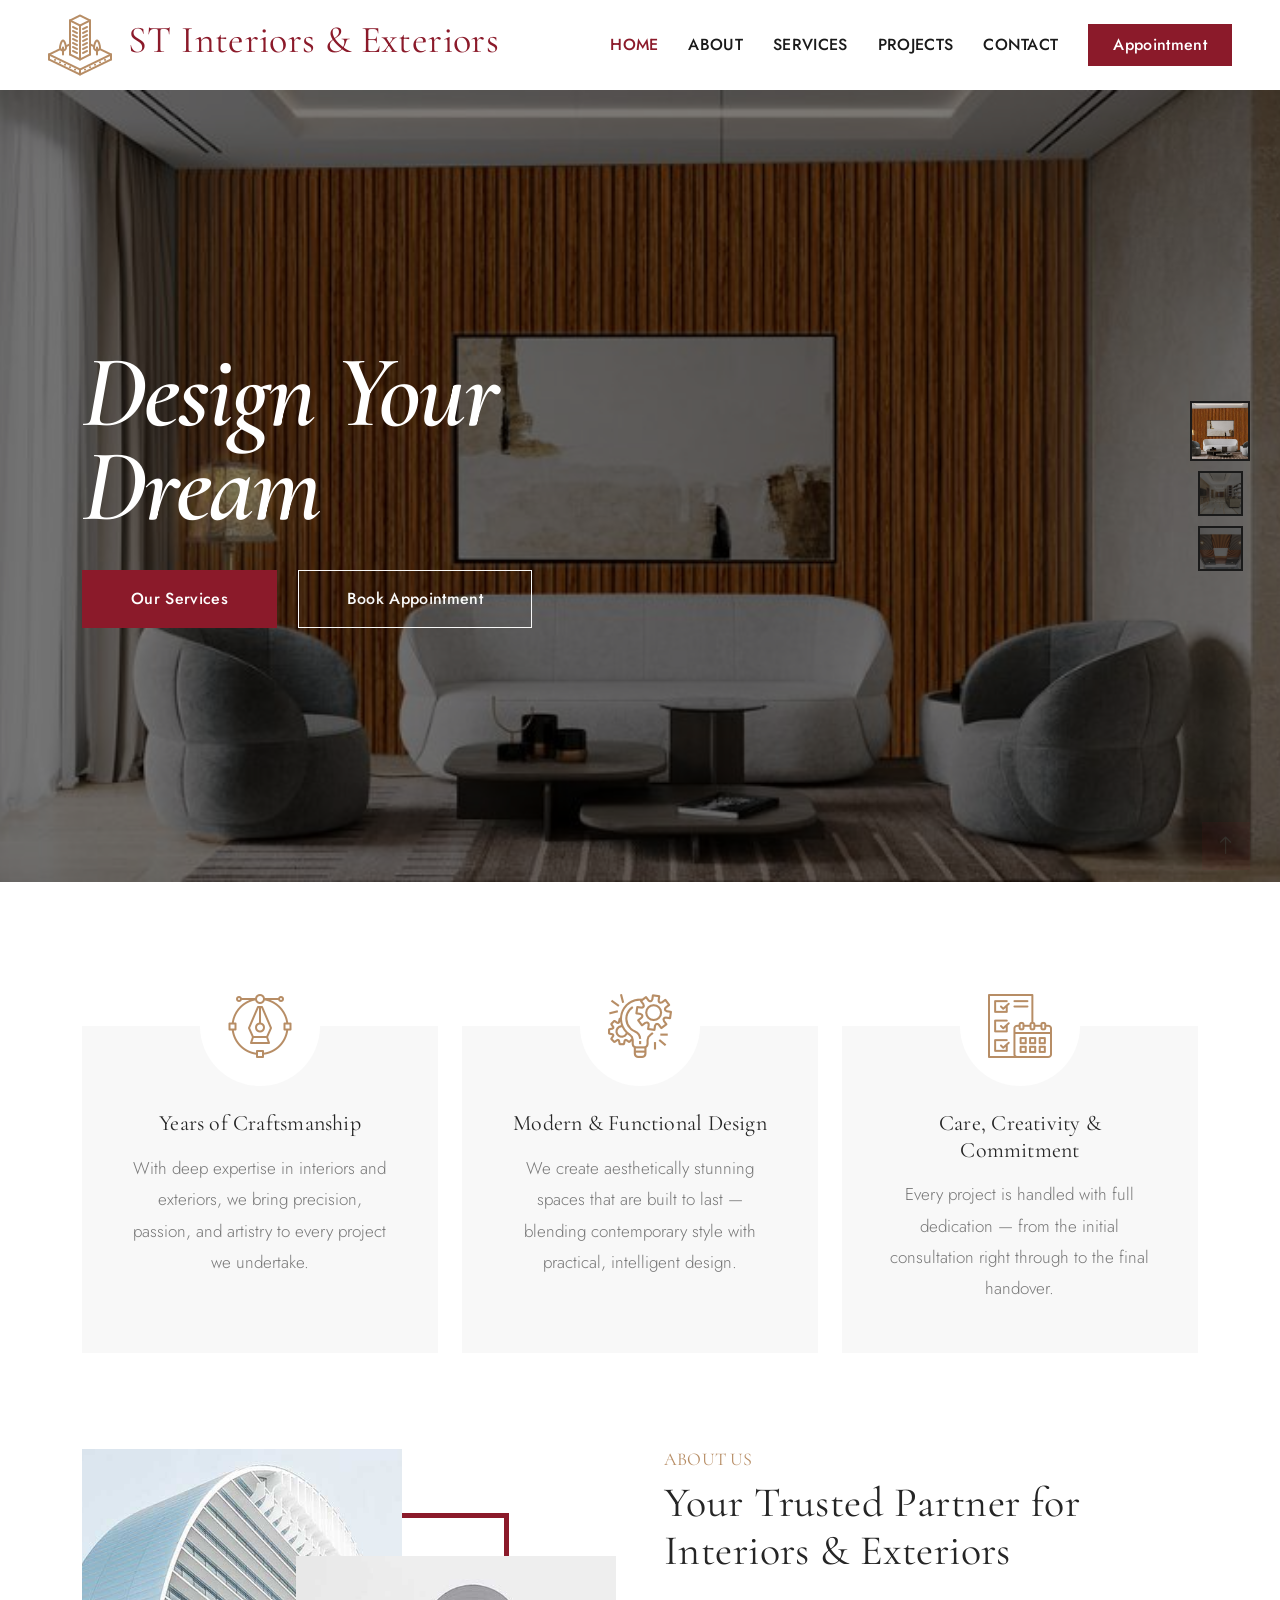
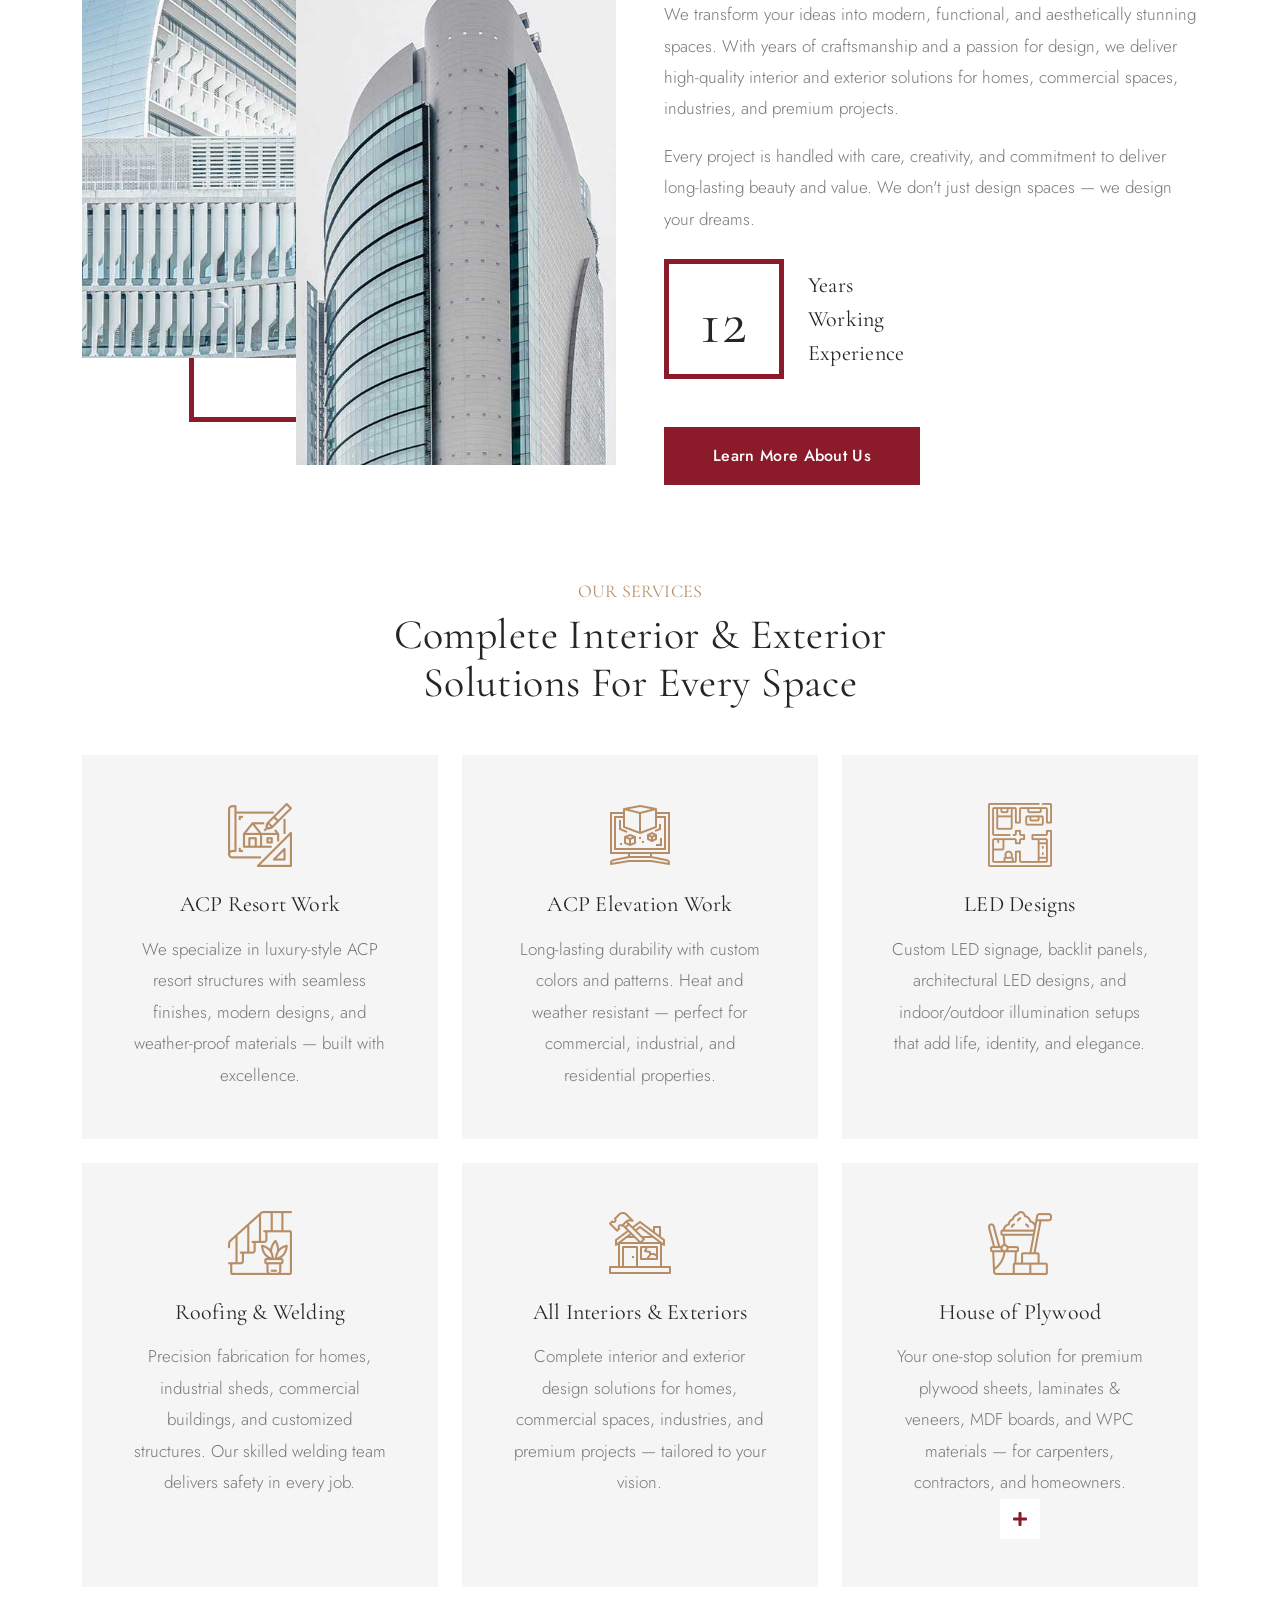
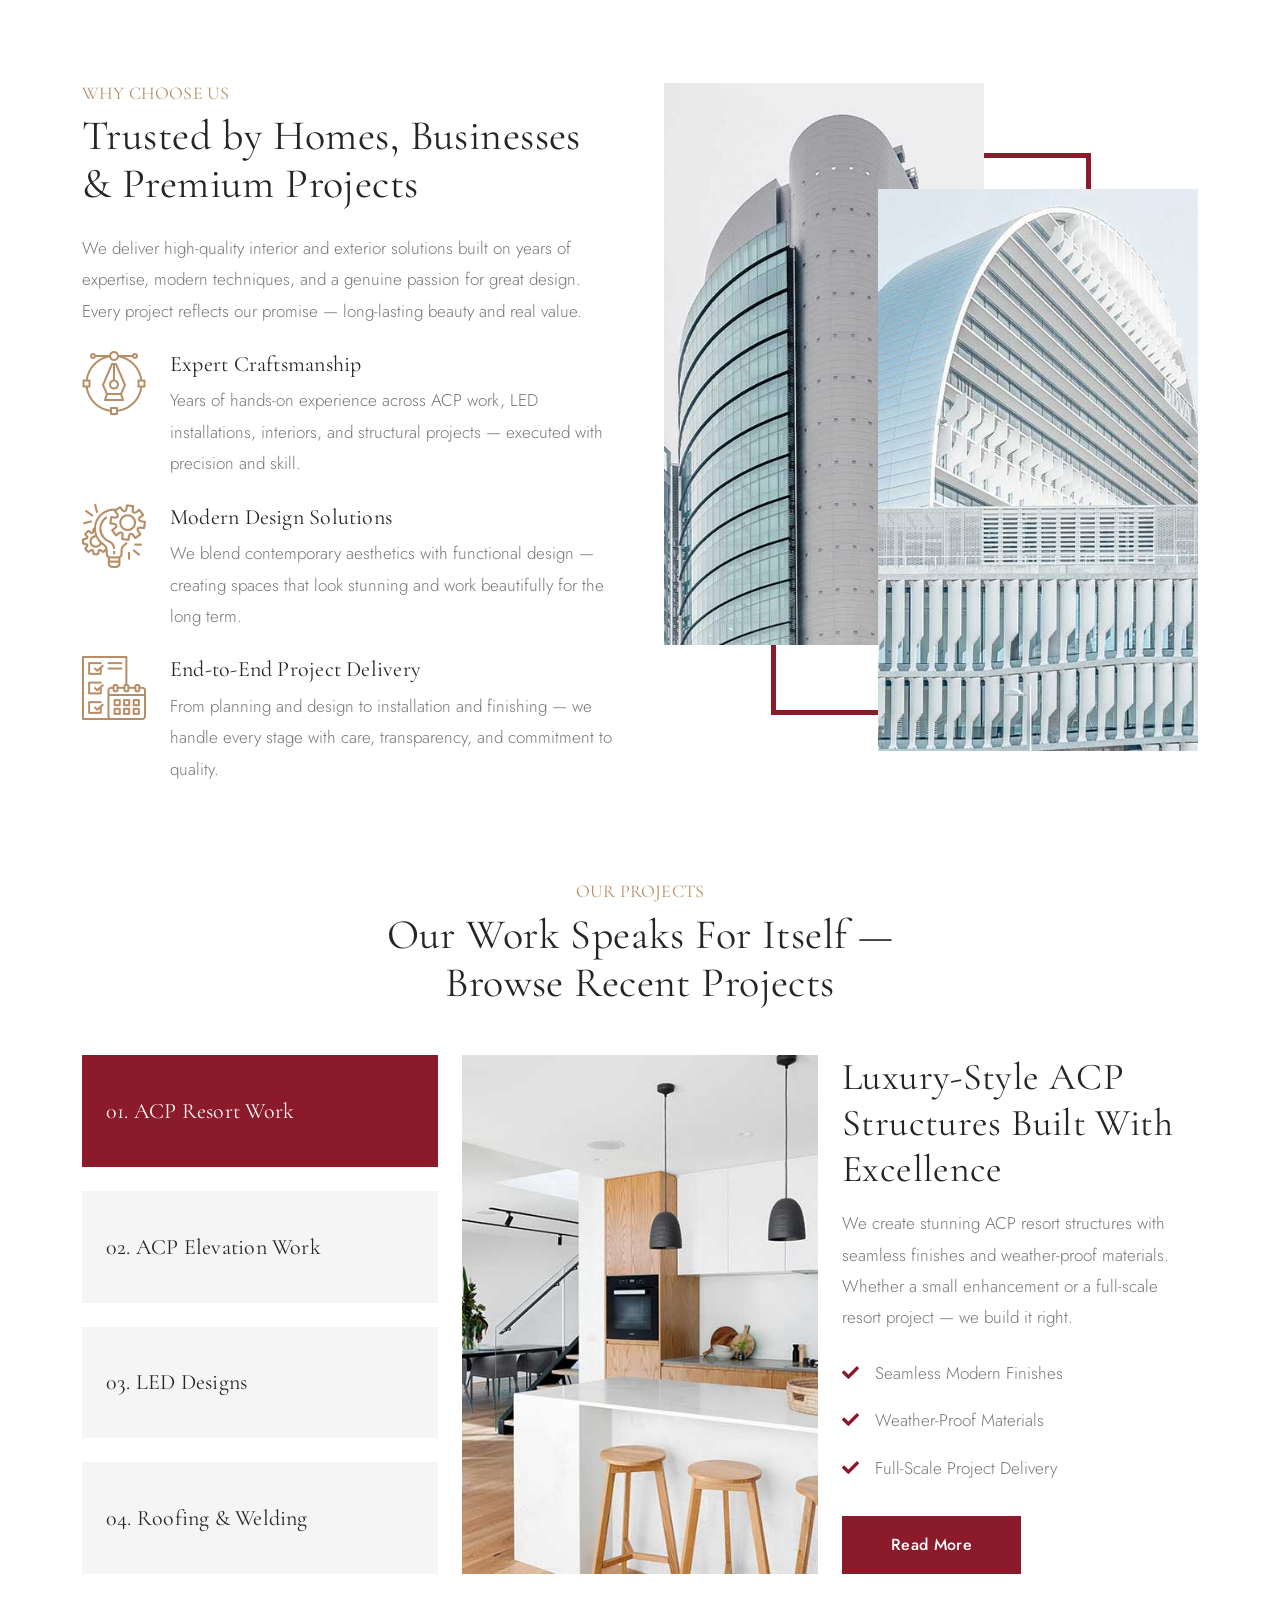
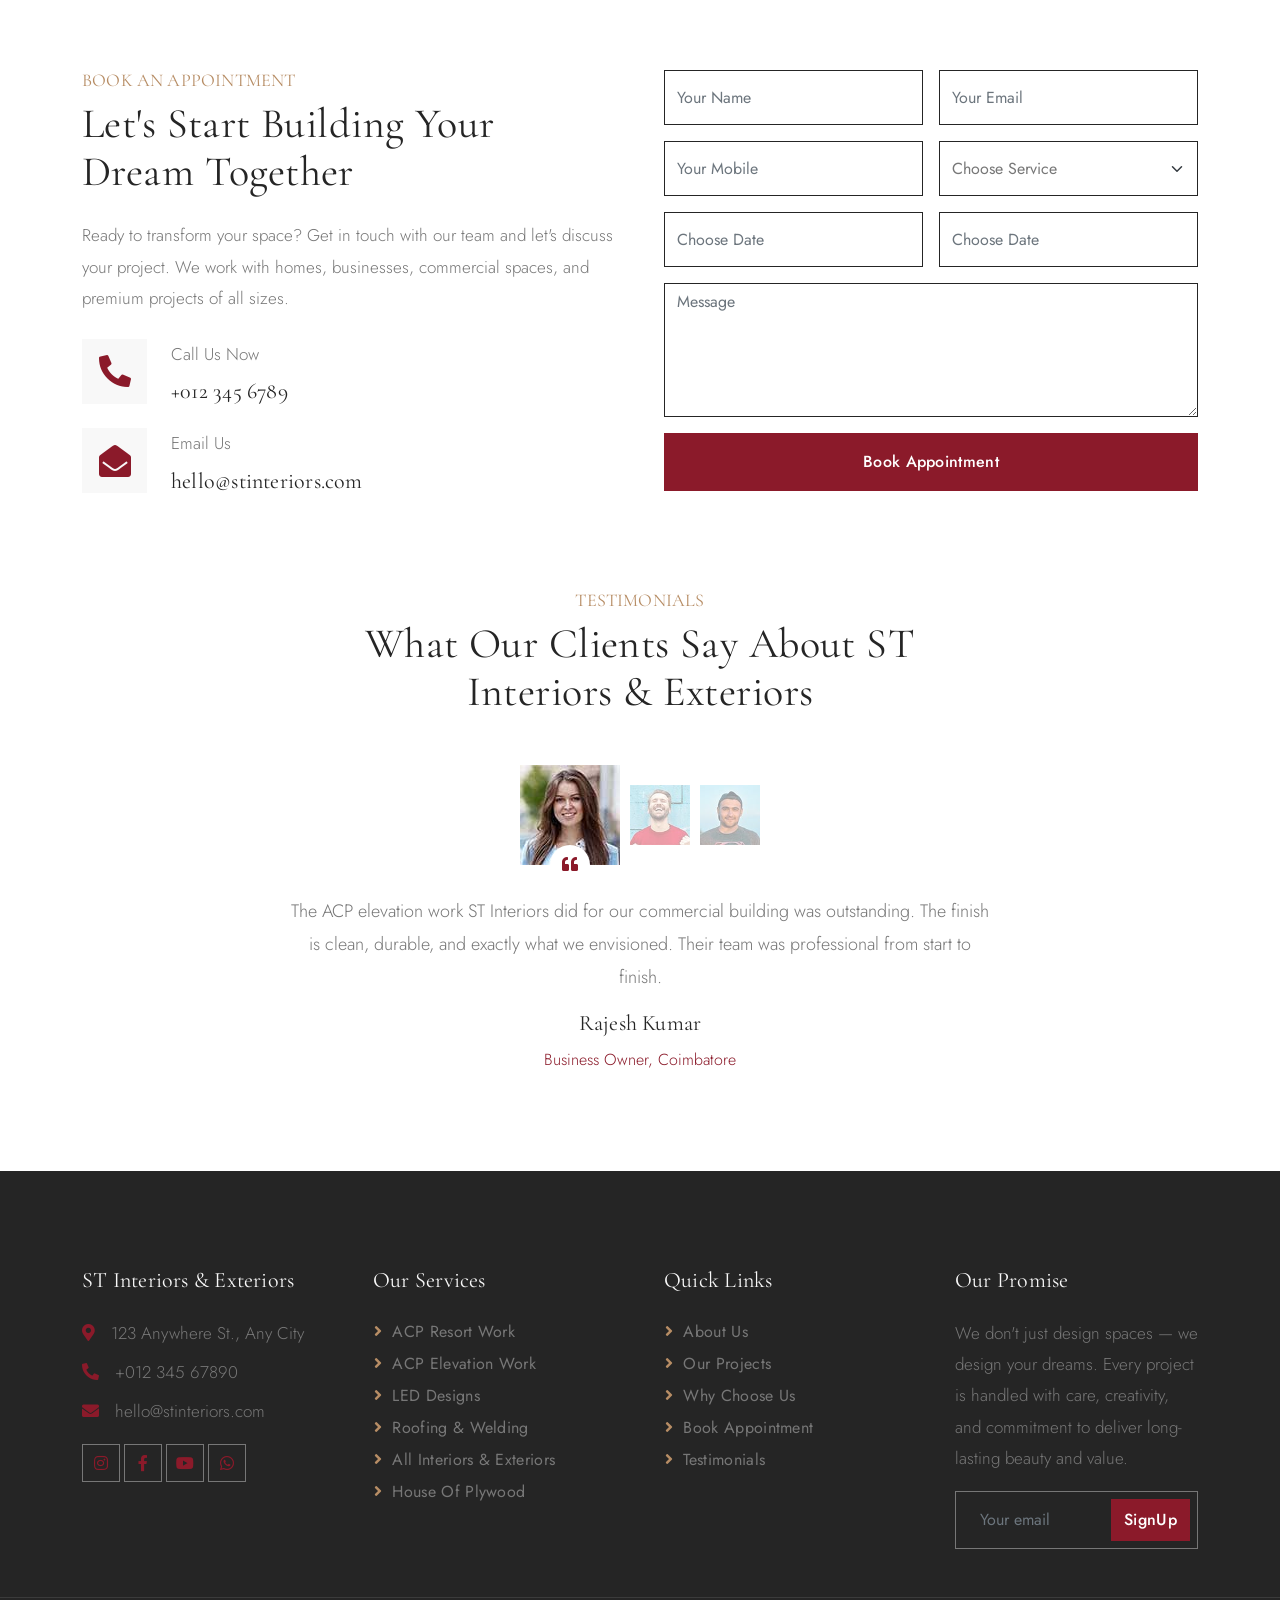
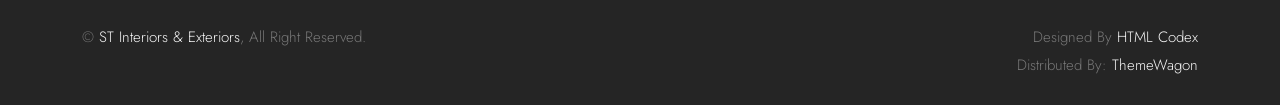
==== commit e1f06f11: "j" ====
--- a/index.html
+++ b/index.html
@@ -32,6 +32,49 @@
     <link href="css/style.css" rel="stylesheet">
 
     <style>
+        /* --- Color scheme: Red dominant + Sandal accent --- */
+        :root {
+            --primary: #8B1A2A;
+            --sandal: #B78D65;
+            --dark: #1A1A1A;
+            --light: #F5F5F5;
+        }
+
+        /* Red — buttons, borders, major UI */
+        .text-primary { color: #8B1A2A !important; }
+        .bg-primary { background-color: #8B1A2A !important; }
+        .border-primary { border-color: #8B1A2A !important; }
+
+        .btn-primary {
+            background-color: #8B1A2A !important;
+            border-color: #8B1A2A !important;
+            color: #fff !important;
+        }
+        .btn-primary:hover {
+            background-color: #6B1020 !important;
+            border-color: #6B1020 !important;
+        }
+
+        /* Sandal — section labels, icons, subtle accents */
+        .section-title { color: #B78D65 !important; }
+
+        .fact-item .fact-icon i,
+        .feature-img + div i,
+        .appointment-info i { color: #B78D65 !important; }
+
+        /* Nav hover stays red */
+        .navbar .navbar-nav .nav-link:hover,
+        .navbar .navbar-nav .nav-link.active { color: #8B1A2A !important; }
+
+        /* About years box border: red */
+        .border-5.border-primary { border-color: #8B1A2A !important; }
+
+        /* Project nav pill active: red */
+        .project .nav .nav-link.active { background-color: #8B1A2A !important; }
+
+        /* Footer icon accents: sandal */
+        .footer .btn.btn-link::before { color: #B78D65 !important; }
+
         /* --- Fonts --- */
         body {
             font-family: 'Jost', sans-serif !important;
@@ -82,10 +125,57 @@
             font-size: clamp(48px, 8vw, 110px) !important;
             font-weight: 600 !important;
             font-style: italic !important;
-            line-height: 0.88 !important;
-            letter-spacing: -0.03em !important;
+            line-height: 0.92 !important;
+            letter-spacing: -0.02em !important;
             color: #fff !important;
-            margin-bottom: 40px;
+            margin-bottom: 36px;
+        }
+
+        /* --- Mobile responsiveness --- */
+        @media (max-width: 767.98px) {
+            /* Navbar brand smaller */
+            .navbar-brand h1 { font-size: 18px !important; }
+
+            /* Hero headline tighter on mobile */
+            .hero-headline {
+                font-size: clamp(38px, 11vw, 64px) !important;
+                margin-bottom: 24px;
+            }
+
+            /* Hero buttons stack */
+            .owl-carousel-inner .btn {
+                display: block !important;
+                width: 100% !important;
+                margin-right: 0 !important;
+                margin-bottom: 12px;
+                text-align: center;
+            }
+
+            /* About image block: hide stacked layout, show single image */
+            .about-img, .feature-img { min-height: 260px !important; }
+
+            /* Service items full width */
+            .service-item { min-height: 280px; }
+
+            /* Fact section top padding */
+            .container.pt-5 { padding-top: 2rem !important; }
+
+            /* Project tabs full width */
+            .project .nav .nav-link { margin-bottom: 8px; }
+
+            /* Appointment form spacing */
+            .col-lg-6.wow.fadeInUp .d-flex { flex-direction: column; align-items: flex-start !important; }
+
+            /* Section headings */
+            .display-5 { font-size: clamp(24px, 6vw, 34px) !important; }
+
+            /* Footer columns spacing */
+            .footer .col-lg-3 { margin-bottom: 1.5rem; }
+        }
+
+        @media (max-width: 991.98px) {
+            /* Navbar appointment button hidden on tablet — already d-none d-lg-block but ensure */
+            .header-carousel .owl-carousel-item img { height: 70vh !important; min-height: 400px; }
         }
     </style>
 </head>
@@ -99,30 +189,6 @@
     <!-- Spinner End -->
 
 
-    <!-- Topbar Start -->
-    <div class="container-fluid bg-dark p-0 wow fadeIn" data-wow-delay="0.1s">
-        <div class="row gx-0 d-none d-lg-flex">
-            <div class="col-lg-7 px-5 text-start">
-                <div class="h-100 d-inline-flex align-items-center py-3 me-3">
-                    <a class="text-body px-2" href="tel:+0123456789"><i class="fa fa-phone-alt text-primary me-2"></i>+012 345 6789</a>
-                    <a class="text-body px-2" href="mailto:info@example.com"><i class="fa fa-envelope-open text-primary me-2"></i>info@example.com</a>
-                </div>
-            </div>
-            <div class="col-lg-5 px-5 text-end">
-                <div class="h-100 d-inline-flex align-items-center py-3 me-2">
-                    <a class="text-body px-2" href="">Terms</a>
-                    <a class="text-body px-2" href="">Privacy</a>
-                </div>
-                <div class="h-100 d-inline-flex align-items-center">
-                    <a class="btn btn-sm-square btn-outline-body me-1" href=""><i class="fab fa-facebook-f"></i></a>
-                    <a class="btn btn-sm-square btn-outline-body me-1" href=""><i class="fab fa-twitter"></i></a>
-                    <a class="btn btn-sm-square btn-outline-body me-1" href=""><i class="fab fa-linkedin-in"></i></a>
-                    <a class="btn btn-sm-square btn-outline-body me-0" href=""><i class="fab fa-instagram"></i></a>
-                </div>
-            </div>
-        </div>
-    </div>
-    <!-- Topbar End -->
 
 
     <!-- Navbar Start -->
@@ -138,15 +204,7 @@
                 <a href="index.html" class="nav-item nav-link active">Home</a>
                 <a href="#about-section" class="nav-item nav-link">About</a>
                 <a href="#services-section" class="nav-item nav-link">Services</a>
-                <div class="nav-item dropdown">
-                    <a href="#" class="nav-link dropdown-toggle" data-bs-toggle="dropdown">Pages</a>
-                    <div class="dropdown-menu border-0 m-0">
-                        <a href="#features-section" class="dropdown-item">Our Features</a>
-                        <a href="#projects-section" class="dropdown-item">Our Projects</a>
-                        <a href="#appointment-section" class="dropdown-item">Appointment</a>
-                        <a href="#testimonials-section" class="dropdown-item">Testimonial</a>
-                    </div>
-                </div>
+                <a href="#projects-section" class="nav-item nav-link">Projects</a>
                 <a href="#appointment-section" class="nav-item nav-link">Contact</a>
             </div>
             <a href="#appointment-section" class="btn btn-primary py-2 px-4 d-none d-lg-block">Appointment</a>
@@ -158,13 +216,13 @@
     <!-- Carousel Start -->
     <div class="container-fluid p-0 pb-5 wow fadeIn" data-wow-delay="0.1s">
         <div class="owl-carousel header-carousel position-relative">
-            <div class="owl-carousel-item position-relative" data-dot="<img src='img/carousel-1.jpg'>">
-                <img class="img-fluid" src="img/carousel-1.jpg" alt="">
+            <div class="owl-carousel-item position-relative" data-dot="<img src='img/new/interior.jpg'>">
+                <img class="img-fluid" src="img/new/interior.jpg" alt="">
                 <div class="owl-carousel-inner">
                     <div class="container">
                         <div class="row justify-content-start">
-                            <div class="col-12 col-lg-10">
-                                <h1 class="hero-headline animated slideInDown">Design<br>Your<br>Dream</h1>
+                            <div class="col-12 col-lg-9">
+                                <h1 class="hero-headline animated slideInDown">Design Your<br>Dream</h1>
                                 <a href="#services-section" class="btn btn-primary py-3 px-5 me-3 animated slideInLeft">Our Services</a>
                                 <a href="#appointment-section" class="btn btn-outline-light py-3 px-5 animated slideInLeft">Book Appointment</a>
                             </div>
@@ -172,13 +230,13 @@
                     </div>
                 </div>
             </div>
-            <div class="owl-carousel-item position-relative" data-dot="<img src='img/carousel-2.jpg'>">
-                <img class="img-fluid" src="img/carousel-2.jpg" alt="">
+            <div class="owl-carousel-item position-relative" data-dot="<img src='img/new/ACP-Interior-Design-A-Modern-Choice-for-Stylish-Interiors.jpg'>">
+                <img class="img-fluid" src="img/new/ACP-Interior-Design-A-Modern-Choice-for-Stylish-Interiors.jpg" alt="">
                 <div class="owl-carousel-inner">
                     <div class="container">
                         <div class="row justify-content-start">
-                            <div class="col-12 col-lg-10">
-                                <h1 class="hero-headline animated slideInDown">Design<br>Your<br>Dream</h1>
+                            <div class="col-12 col-lg-9">
+                                <h1 class="hero-headline animated slideInDown">Design Your<br>Dream</h1>
                                 <a href="#services-section" class="btn btn-primary py-3 px-5 me-3 animated slideInLeft">Our Services</a>
                                 <a href="#appointment-section" class="btn btn-outline-light py-3 px-5 animated slideInLeft">Book Appointment</a>
                             </div>
@@ -186,13 +244,13 @@
                     </div>
                 </div>
             </div>
-            <div class="owl-carousel-item position-relative" data-dot="<img src='img/carousel-3.jpg'>">
-                <img class="img-fluid" src="img/carousel-3.jpg" alt="">
+            <div class="owl-carousel-item position-relative" data-dot="<img src='img/new/Residence-of-Mr.-Kannan-Srinivasan.jpg'>">
+                <img class="img-fluid" src="img/new/Residence-of-Mr.-Kannan-Srinivasan.jpg" alt="">
                 <div class="owl-carousel-inner">
                     <div class="container">
                         <div class="row justify-content-start">
-                            <div class="col-12 col-lg-10">
-                                <h1 class="hero-headline animated slideInDown">Design<br>Your<br>Dream</h1>
+                            <div class="col-12 col-lg-9">
+                                <h1 class="hero-headline animated slideInDown">Design Your<br>Dream</h1>
                                 <a href="#services-section" class="btn btn-primary py-3 px-5 me-3 animated slideInLeft">Our Services</a>
                                 <a href="#appointment-section" class="btn btn-outline-light py-3 px-5 animated slideInLeft">Book Appointment</a>
                             </div>
@@ -289,8 +347,7 @@
                         <div class="service-text p-5">
                             <img class="mb-4" src="img/icons/icon-5.png" alt="Icon">
                             <h3 class="mb-3">ACP Resort Work</h3>
-                            <p class="mb-4">We specialize in luxury-style ACP resort structures with seamless finishes, modern designs, and weather-proof materials — built with excellence.</p>
-                            <a class="btn" href=""><i class="fa fa-plus text-primary me-3"></i>Read More</a>
+                            <p class="mb-0">We specialize in luxury-style ACP resort structures with seamless finishes, modern designs, and weather-proof materials — built with excellence.</p>
                         </div>
                     </div>
                 </div>
@@ -300,8 +357,7 @@
                         <div class="service-text p-5">
                             <img class="mb-4" src="img/icons/icon-6.png" alt="Icon">
                             <h3 class="mb-3">ACP Elevation Work</h3>
-                            <p class="mb-4">Long-lasting durability with custom colors and patterns. Heat and weather resistant — perfect for commercial, industrial, and residential properties.</p>
-                            <a class="btn" href=""><i class="fa fa-plus text-primary me-3"></i>Read More</a>
+                            <p class="mb-0">Long-lasting durability with custom colors and patterns. Heat and weather resistant — perfect for commercial, industrial, and residential properties.</p>
                         </div>
                     </div>
                 </div>
@@ -311,8 +367,7 @@
                         <div class="service-text p-5">
                             <img class="mb-4" src="img/icons/icon-7.png" alt="Icon">
                             <h3 class="mb-3">LED Designs</h3>
-                            <p class="mb-4">Custom LED signage, backlit panels, architectural LED designs, and indoor/outdoor illumination setups that add life, identity, and elegance.</p>
-                            <a class="btn" href=""><i class="fa fa-plus text-primary me-3"></i>Read More</a>
+                            <p class="mb-0">Custom LED signage, backlit panels, architectural LED designs, and indoor/outdoor illumination setups that add life, identity, and elegance.</p>
                         </div>
                     </div>
                 </div>
@@ -322,8 +377,7 @@
                         <div class="service-text p-5">
                             <img class="mb-4" src="img/icons/icon-8.png" alt="Icon">
                             <h3 class="mb-3">Roofing & Welding</h3>
-                            <p class="mb-4">Precision fabrication for homes, industrial sheds, commercial buildings, and customized structures. Our skilled welding team delivers safety in every job.</p>
-                            <a class="btn" href=""><i class="fa fa-plus text-primary me-3"></i>Read More</a>
+                            <p class="mb-0">Precision fabrication for homes, industrial sheds, commercial buildings, and customized structures. Our skilled welding team delivers safety in every job.</p>
                         </div>
                     </div>
                 </div>
@@ -333,8 +387,7 @@
                         <div class="service-text p-5">
                             <img class="mb-4" src="img/icons/icon-9.png" alt="Icon">
                             <h3 class="mb-3">All Interiors & Exteriors</h3>
-                            <p class="mb-4">Complete interior and exterior design solutions for homes, commercial spaces, industries, and premium projects — tailored to your vision.</p>
-                            <a class="btn" href=""><i class="fa fa-plus text-primary me-3"></i>Read More</a>
+                            <p class="mb-0">Complete interior and exterior design solutions for homes, commercial spaces, industries, and premium projects — tailored to your vision.</p>
                         </div>
                     </div>
                 </div>
@@ -344,7 +397,7 @@
                         <div class="service-text p-5">
                             <img class="mb-4" src="img/icons/icon-10.png" alt="Icon">
                             <h3 class="mb-3">House of Plywood</h3>
-                            <p class="mb-4">Your one-stop solution for premium plywood sheets, laminates & veneers, MDF boards, and WPC materials — for carpenters, contractors, and homeowners.</p>
+                            <p class="mb-0">Your one-stop solution for premium plywood sheets, laminates & veneers, MDF boards, and WPC materials — for carpenters, contractors, and homeowners.</p>
                             <a class="btn" href=""><i class="fa fa-plus text-primary me-3"></i>Read More</a>
                         </div>
                     </div>
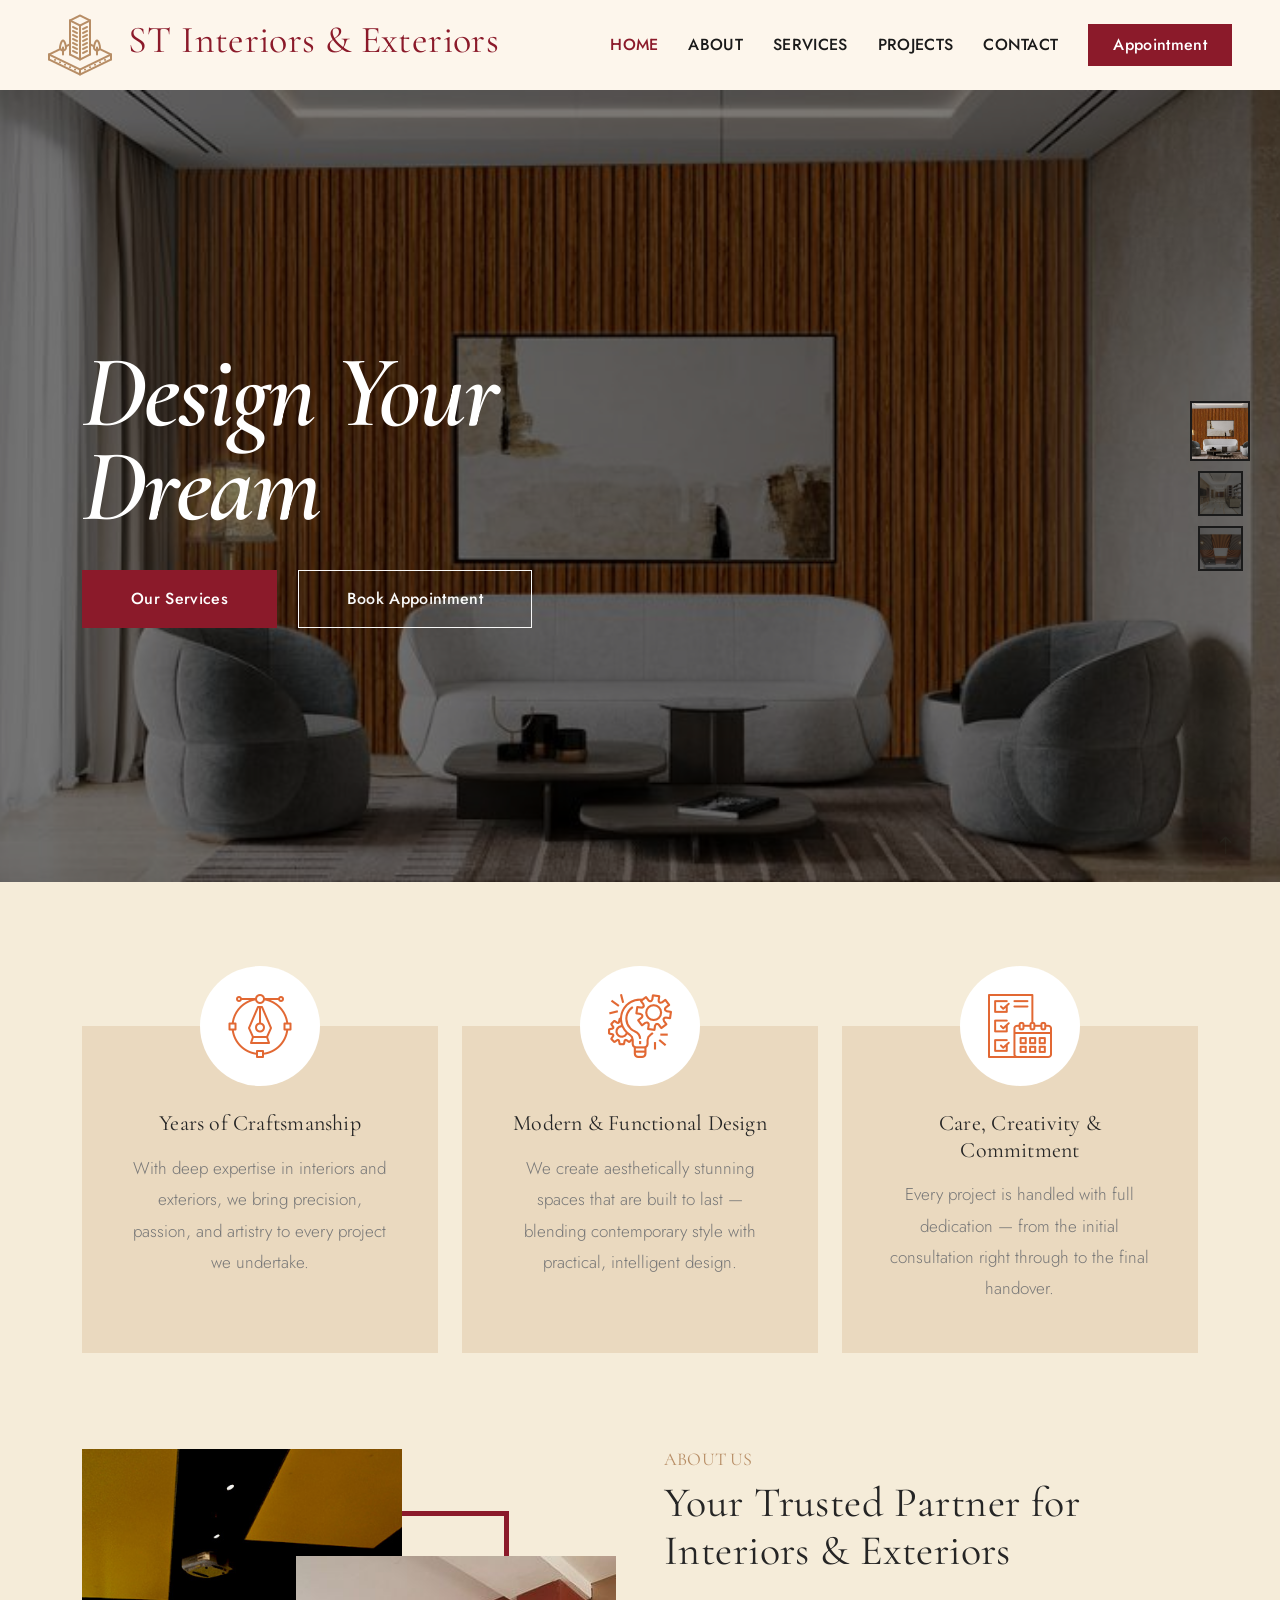
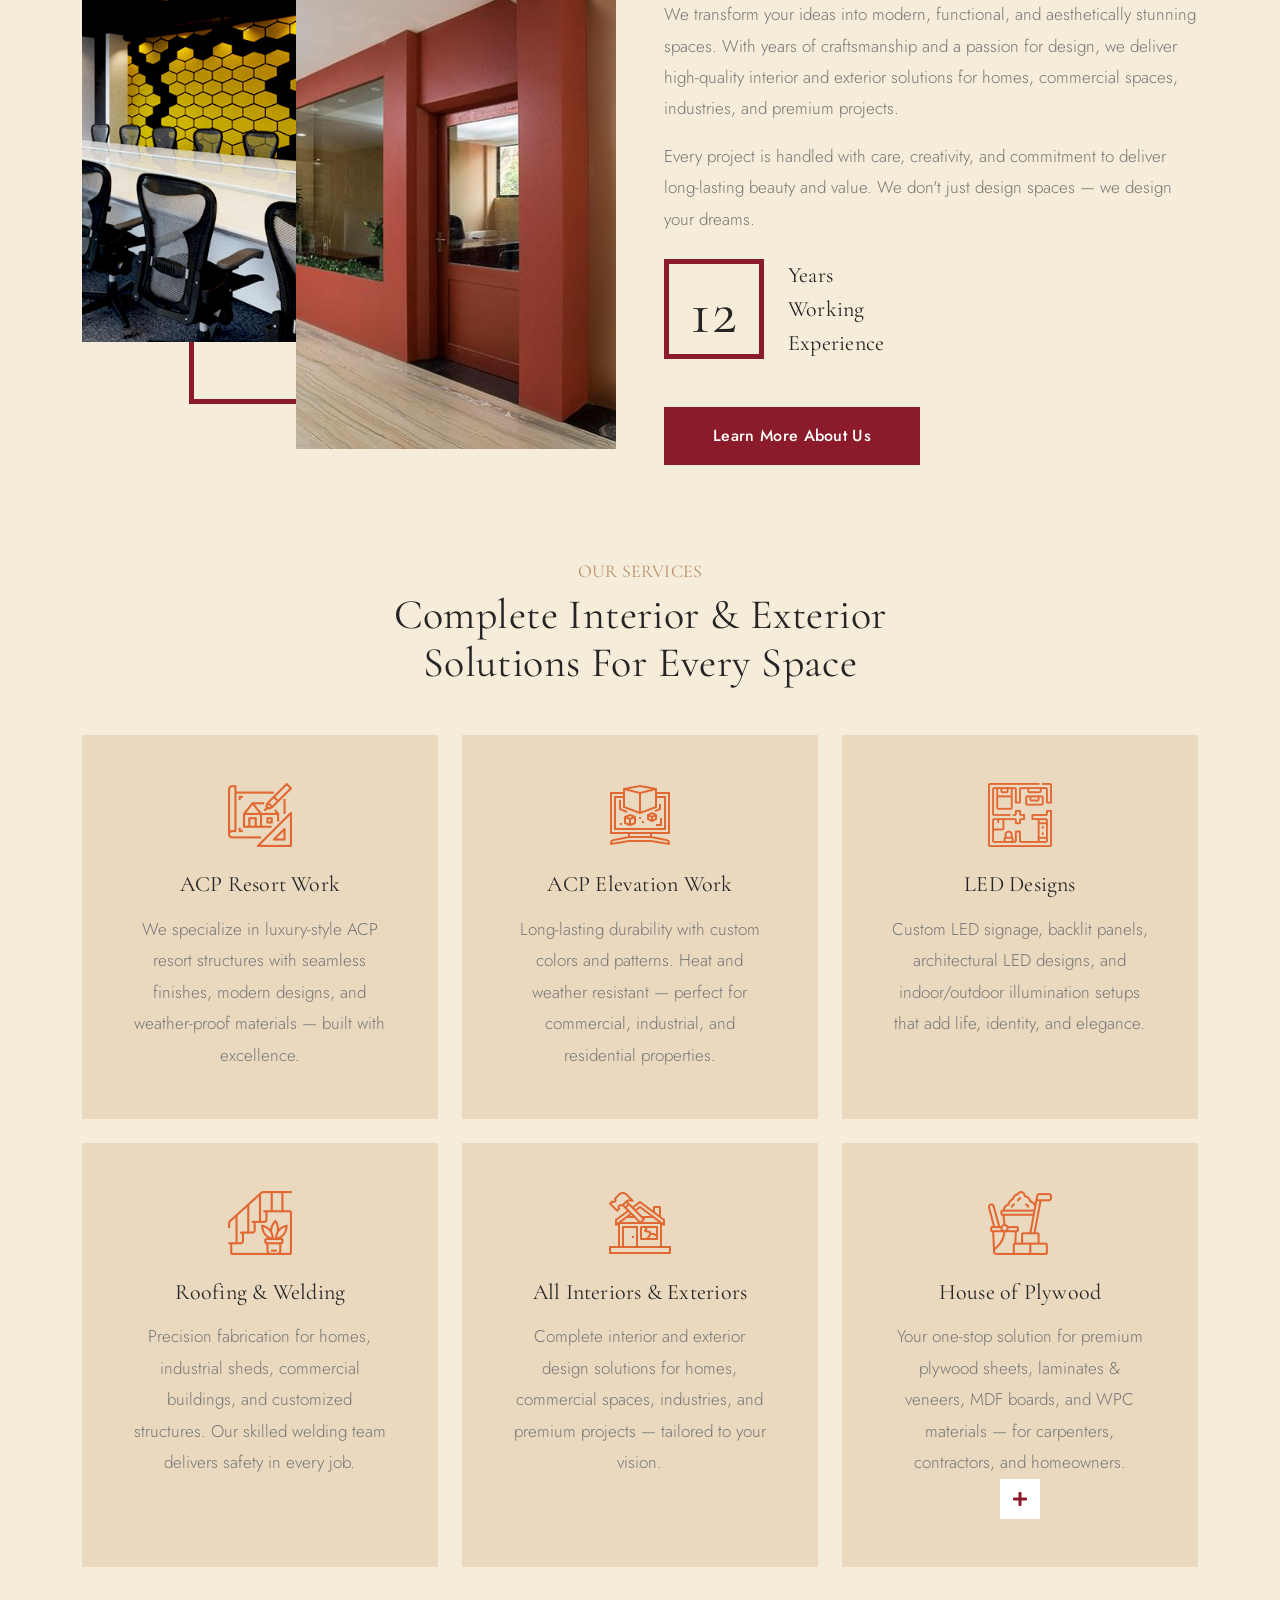
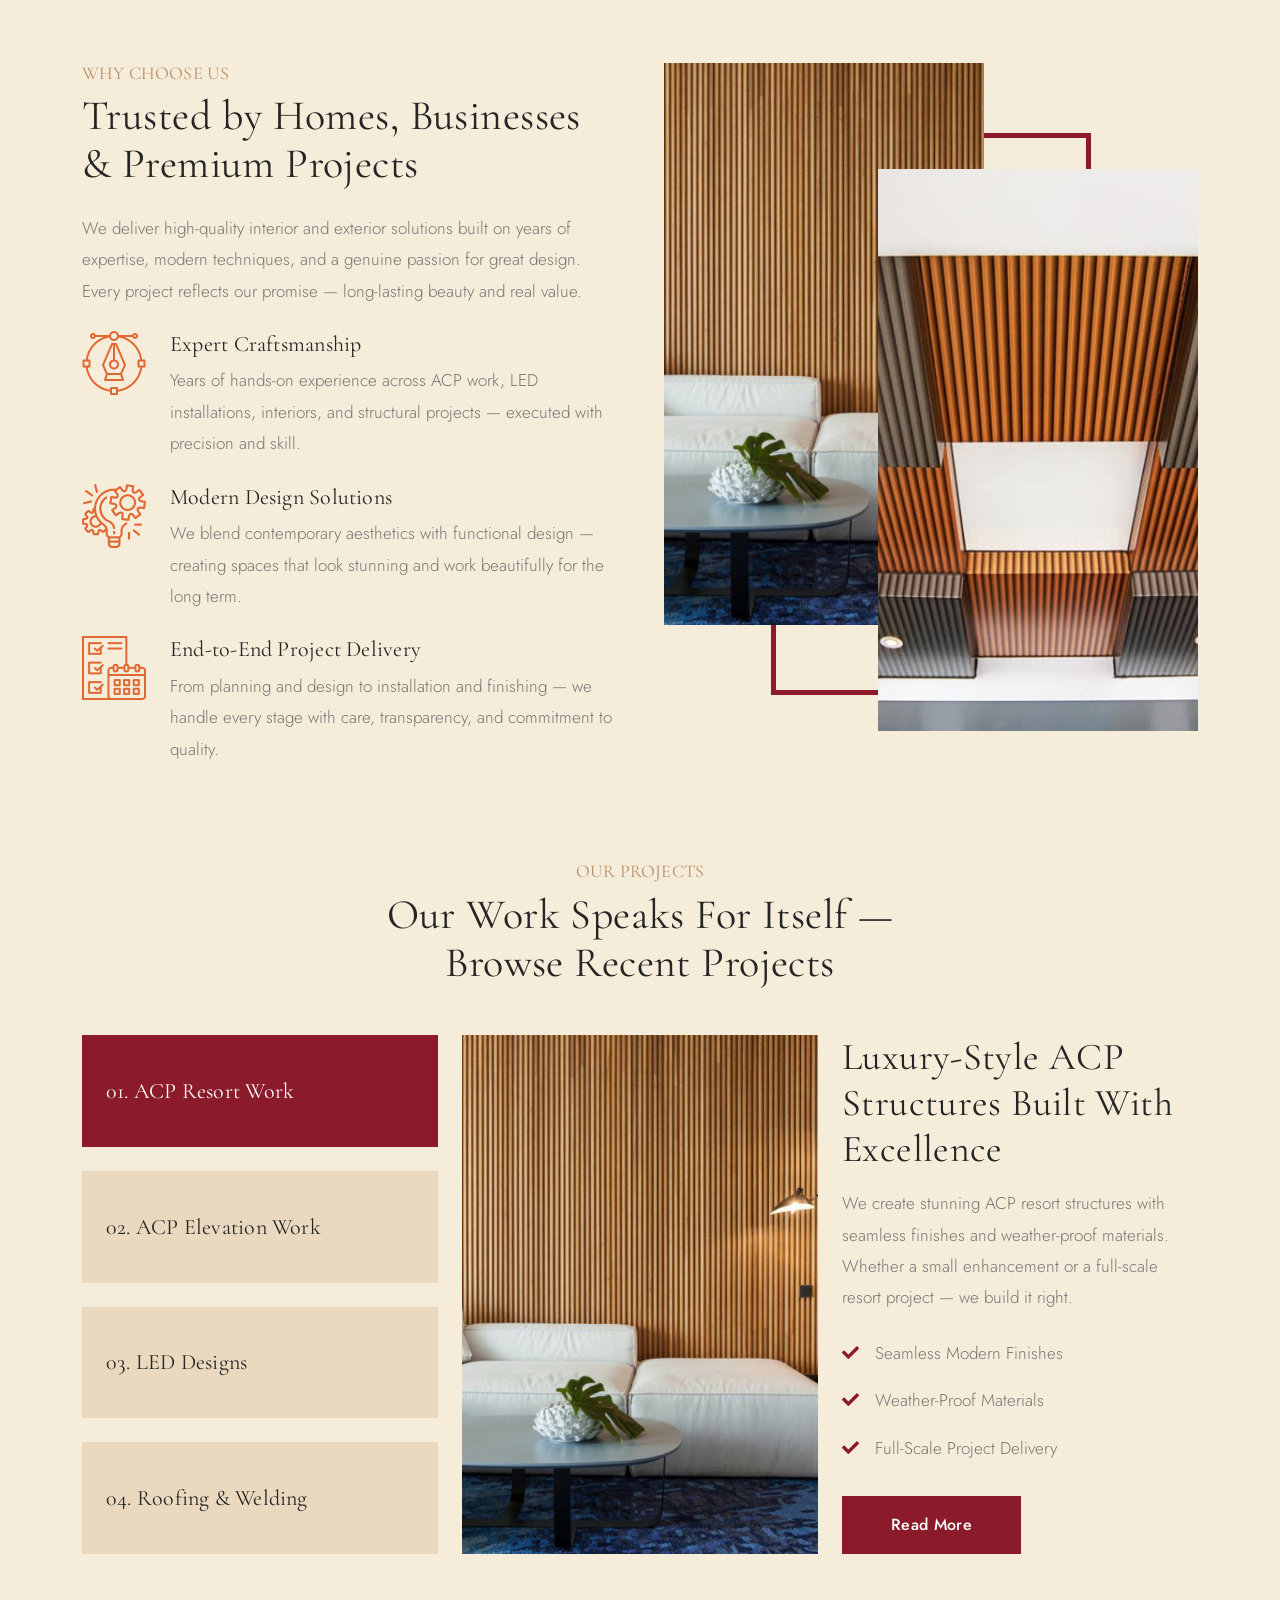
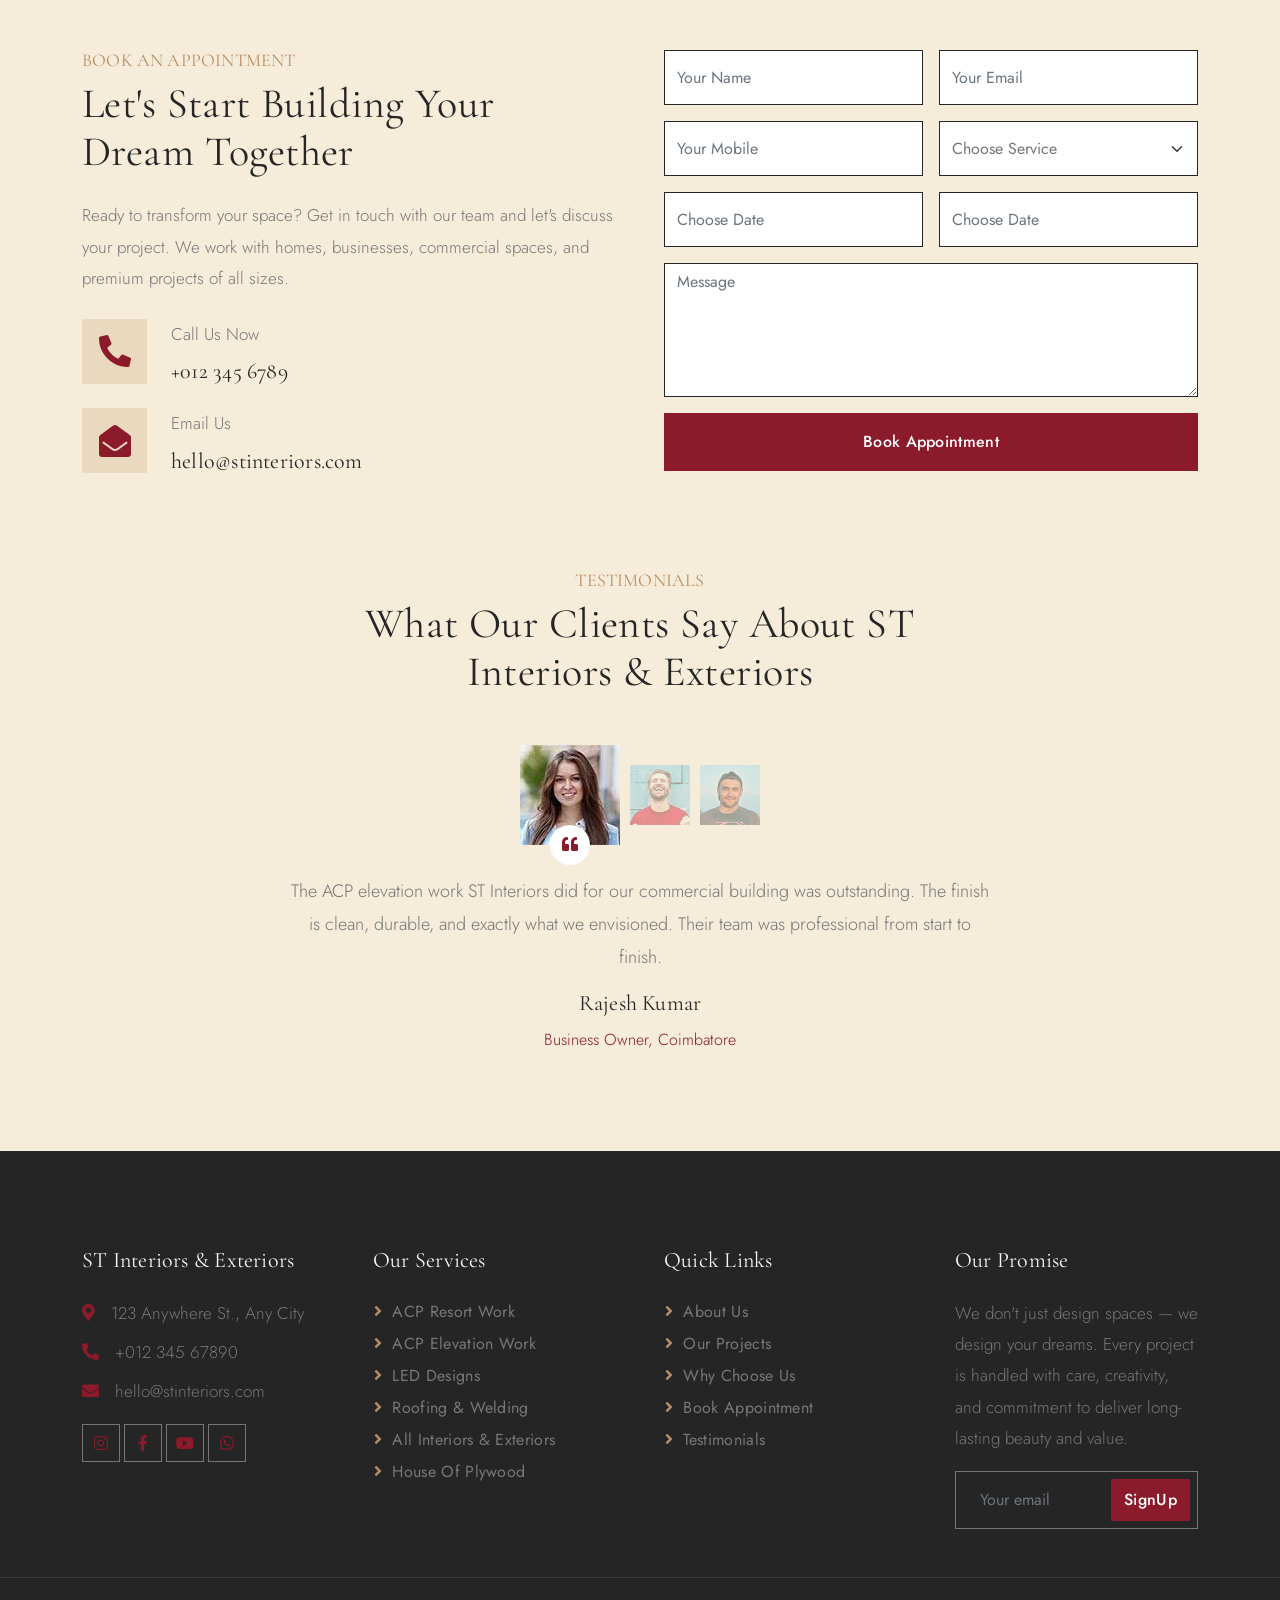
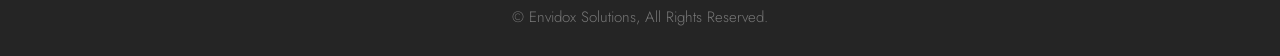
==== commit 01a02845: "Update index.html" ====
--- a/index.html
+++ b/index.html
@@ -32,13 +32,21 @@
     <link href="css/style.css" rel="stylesheet">
 
     <style>
-        /* --- Color scheme: Red dominant + Sandal accent --- */
+        /* --- Color scheme: Red dominant + Sandal background --- */
         :root {
             --primary: #8B1A2A;
             --sandal: #B78D65;
             --dark: #1A1A1A;
-            --light: #F5F5F5;
-        }
+            --light: #EAD9BF;
+        }
+
+        /* Warm sandal backgrounds replace all whites */
+        body { background-color: #F5ECD9 !important; }
+        .bg-white { background-color: #FDF6EC !important; }
+        .bg-light { background-color: #EAD9BF !important; }
+        .navbar.bg-white { background-color: #FDF6EC !important; }
+        .service-item .service-text { background: #EAD9BF !important; }
+        #spinner { background: #F5ECD9 !important; }
 
         /* Red — buttons, borders, major UI */
         .text-primary { color: #8B1A2A !important; }
@@ -74,6 +82,37 @@
 
         /* Footer icon accents: sandal */
         .footer .btn.btn-link::before { color: #B78D65 !important; }
+
+        /* Icons → red (filter converts dark PNG icons to maroon) */
+        .fact-icon img,
+        .service-text img,
+        .d-flex.align-items-start img.flex-shrink-0 {
+            filter: invert(12%) sepia(90%) saturate(900%) hue-rotate(330deg) brightness(0.85) contrast(1.1);
+        }
+
+        /* About years box — mobile fix */
+        .about-years-box {
+            width: 100px;
+            height: 100px;
+            flex-shrink: 0;
+        }
+        @media (max-width: 575.98px) {
+            .about-years-box {
+                width: 80px;
+                height: 80px;
+            }
+            .about-years-box .display-1 {
+                font-size: 32px !important;
+            }
+            .d-flex.align-items-center.mb-5 {
+                flex-direction: column;
+                align-items: flex-start !important;
+                gap: 16px;
+            }
+            .d-flex.align-items-center.mb-5 .ps-4 {
+                padding-left: 0 !important;
+            }
+        }
 
         /* --- Fonts --- */
         body {
@@ -306,8 +345,8 @@
             <div class="row g-5">
                 <div class="col-lg-6 wow fadeIn" data-wow-delay="0.1s">
                     <div class="about-img">
-                        <img class="img-fluid" src="img/about-1.jpg" alt="">
-                        <img class="img-fluid" src="img/about-2.jpg" alt="">
+                        <img class="img-fluid" src="img/new/Office-interior-with-Aludecor-ACP-sheet.jpg" alt="">
+                        <img class="img-fluid" src="img/new/071ac6475a4b9de229039e4a5f3a762e.jpg" alt="">
                     </div>
                 </div>
                 <div class="col-lg-6 wow fadeIn" data-wow-delay="0.5s">
@@ -316,7 +355,7 @@
                     <p>We transform your ideas into modern, functional, and aesthetically stunning spaces. With years of craftsmanship and a passion for design, we deliver high-quality interior and exterior solutions for homes, commercial spaces, industries, and premium projects.</p>
                     <p class="mb-4">Every project is handled with care, creativity, and commitment to deliver long-lasting beauty and value. We don't just design spaces — we design your dreams.</p>
                     <div class="d-flex align-items-center mb-5">
-                        <div class="d-flex flex-shrink-0 align-items-center justify-content-center border border-5 border-primary" style="width: 120px; height: 120px;">
+                        <div class="about-years-box d-flex flex-shrink-0 align-items-center justify-content-center border border-5 border-primary">
                             <h1 class="display-1 mb-n2" data-toggle="counter-up">25</h1>
                         </div>
                         <div class="ps-4">
@@ -343,7 +382,7 @@
             <div class="row g-4">
                 <div class="col-lg-4 col-md-6 wow fadeInUp" data-wow-delay="0.1s">
                     <div class="service-item d-flex position-relative text-center h-100">
-                        <img class="bg-img" src="img/service-1.jpg" alt="">
+                        <img class="bg-img" src="img/new/acp-sheet-design-compressed.jpg" alt="">
                         <div class="service-text p-5">
                             <img class="mb-4" src="img/icons/icon-5.png" alt="Icon">
                             <h3 class="mb-3">ACP Resort Work</h3>
@@ -353,7 +392,7 @@
                 </div>
                 <div class="col-lg-4 col-md-6 wow fadeInUp" data-wow-delay="0.3s">
                     <div class="service-item d-flex position-relative text-center h-100">
-                        <img class="bg-img" src="img/service-2.jpg" alt="">
+                        <img class="bg-img" src="img/new/Customized-Interior-Aluminium-Sheet-Manufacturer-Wall-3mm-Black-ACP-Aluminum-Composite-Panel.avif" alt="">
                         <div class="service-text p-5">
                             <img class="mb-4" src="img/icons/icon-6.png" alt="Icon">
                             <h3 class="mb-3">ACP Elevation Work</h3>
@@ -363,7 +402,7 @@
                 </div>
                 <div class="col-lg-4 col-md-6 wow fadeInUp" data-wow-delay="0.5s">
                     <div class="service-item d-flex position-relative text-center h-100">
-                        <img class="bg-img" src="img/service-3.jpg" alt="">
+                        <img class="bg-img" src="img/new/images (2).jpg" alt="">
                         <div class="service-text p-5">
                             <img class="mb-4" src="img/icons/icon-7.png" alt="Icon">
                             <h3 class="mb-3">LED Designs</h3>
@@ -373,7 +412,7 @@
                 </div>
                 <div class="col-lg-4 col-md-6 wow fadeInUp" data-wow-delay="0.1s">
                     <div class="service-item d-flex position-relative text-center h-100">
-                        <img class="bg-img" src="img/service-4.jpg" alt="">
+                        <img class="bg-img" src="img/new/images (3).jpg" alt="">
                         <div class="service-text p-5">
                             <img class="mb-4" src="img/icons/icon-8.png" alt="Icon">
                             <h3 class="mb-3">Roofing & Welding</h3>
@@ -383,7 +422,7 @@
                 </div>
                 <div class="col-lg-4 col-md-6 wow fadeInUp" data-wow-delay="0.3s">
                     <div class="service-item d-flex position-relative text-center h-100">
-                        <img class="bg-img" src="img/service-5.jpg" alt="">
+                        <img class="bg-img" src="img/new/ACP-Interior-Design-A-Modern-Choice-for-Stylish-Interiors.jpg" alt="">
                         <div class="service-text p-5">
                             <img class="mb-4" src="img/icons/icon-9.png" alt="Icon">
                             <h3 class="mb-3">All Interiors & Exteriors</h3>
@@ -393,7 +432,7 @@
                 </div>
                 <div class="col-lg-4 col-md-6 wow fadeInUp" data-wow-delay="0.5s">
                     <div class="service-item d-flex position-relative text-center h-100">
-                        <img class="bg-img" src="img/service-6.jpg" alt="">
+                        <img class="bg-img" src="img/new/interior.jpg" alt="">
                         <div class="service-text p-5">
                             <img class="mb-4" src="img/icons/icon-10.png" alt="Icon">
                             <h3 class="mb-3">House of Plywood</h3>
@@ -448,8 +487,8 @@
                 </div>
                 <div class="col-lg-6 wow fadeInUp" data-wow-delay="0.5s">
                     <div class="feature-img">
-                        <img class="img-fluid" src="img/about-2.jpg" alt="">
-                        <img class="img-fluid" src="img/about-1.jpg" alt="">
+                        <img class="img-fluid" src="img/new/acp-sheet-design-compressed.jpg" alt="">
+                        <img class="img-fluid" src="img/new/Residence-of-Mr.-Kannan-Srinivasan.jpg" alt="">
                     </div>
                 </div>
             </div>
@@ -488,7 +527,7 @@
                             <div class="row g-4">
                                 <div class="col-md-6" style="min-height: 350px;">
                                     <div class="position-relative h-100">
-                                        <img class="position-absolute img-fluid w-100 h-100" src="img/project-1.jpg"
+                                        <img class="position-absolute img-fluid w-100 h-100" src="img/new/acp-sheet-design-compressed.jpg"
                                             style="object-fit: cover;" alt="">
                                     </div>
                                 </div>
@@ -506,7 +545,7 @@
                             <div class="row g-4">
                                 <div class="col-md-6" style="min-height: 350px;">
                                     <div class="position-relative h-100">
-                                        <img class="position-absolute img-fluid w-100 h-100" src="img/project-2.jpg"
+                                        <img class="position-absolute img-fluid w-100 h-100" src="img/new/Office-interior-with-Aludecor-ACP-sheet.jpg"
                                             style="object-fit: cover;" alt="">
                                     </div>
                                 </div>
@@ -524,7 +563,7 @@
                             <div class="row g-4">
                                 <div class="col-md-6" style="min-height: 350px;">
                                     <div class="position-relative h-100">
-                                        <img class="position-absolute img-fluid w-100 h-100" src="img/project-3.jpg"
+                                        <img class="position-absolute img-fluid w-100 h-100" src="img/new/images (2).jpg"
                                             style="object-fit: cover;" alt="">
                                     </div>
                                 </div>
@@ -542,7 +581,7 @@
                             <div class="row g-4">
                                 <div class="col-md-6" style="min-height: 350px;">
                                     <div class="position-relative h-100">
-                                        <img class="position-absolute img-fluid w-100 h-100" src="img/project-4.jpg"
+                                        <img class="position-absolute img-fluid w-100 h-100" src="img/new/images (3).jpg"
                                             style="object-fit: cover;" alt="">
                                     </div>
                                 </div>
@@ -724,13 +763,8 @@
         <div class="container-fluid copyright">
             <div class="container">
                 <div class="row">
-                    <div class="col-md-6 text-center text-md-start mb-3 mb-md-0">
-                        &copy; <a href="#">ST Interiors & Exteriors</a>, All Right Reserved.
-                    </div>
-                    <div class="col-md-6 text-center text-md-end">
-                        <!--/*** This template is free as long as you keep the footer author’s credit link/attribution link/backlink. If you'd like to use the template without the footer author’s credit link/attribution link/backlink, you can purchase the Credit Removal License from "https://htmlcodex.com/credit-removal". Thank you for your support. ***/-->
-                        Designed By <a href="https://htmlcodex.com">HTML Codex</a>
-                        <br> Distributed By: <a class="border-bottom" href="https://themewagon.com" target="_blank">ThemeWagon</a>
+                    <div class="col-12 text-center">
+                        &copy; Envidox Solutions, All Rights Reserved.
                     </div>
                 </div>
             </div>
